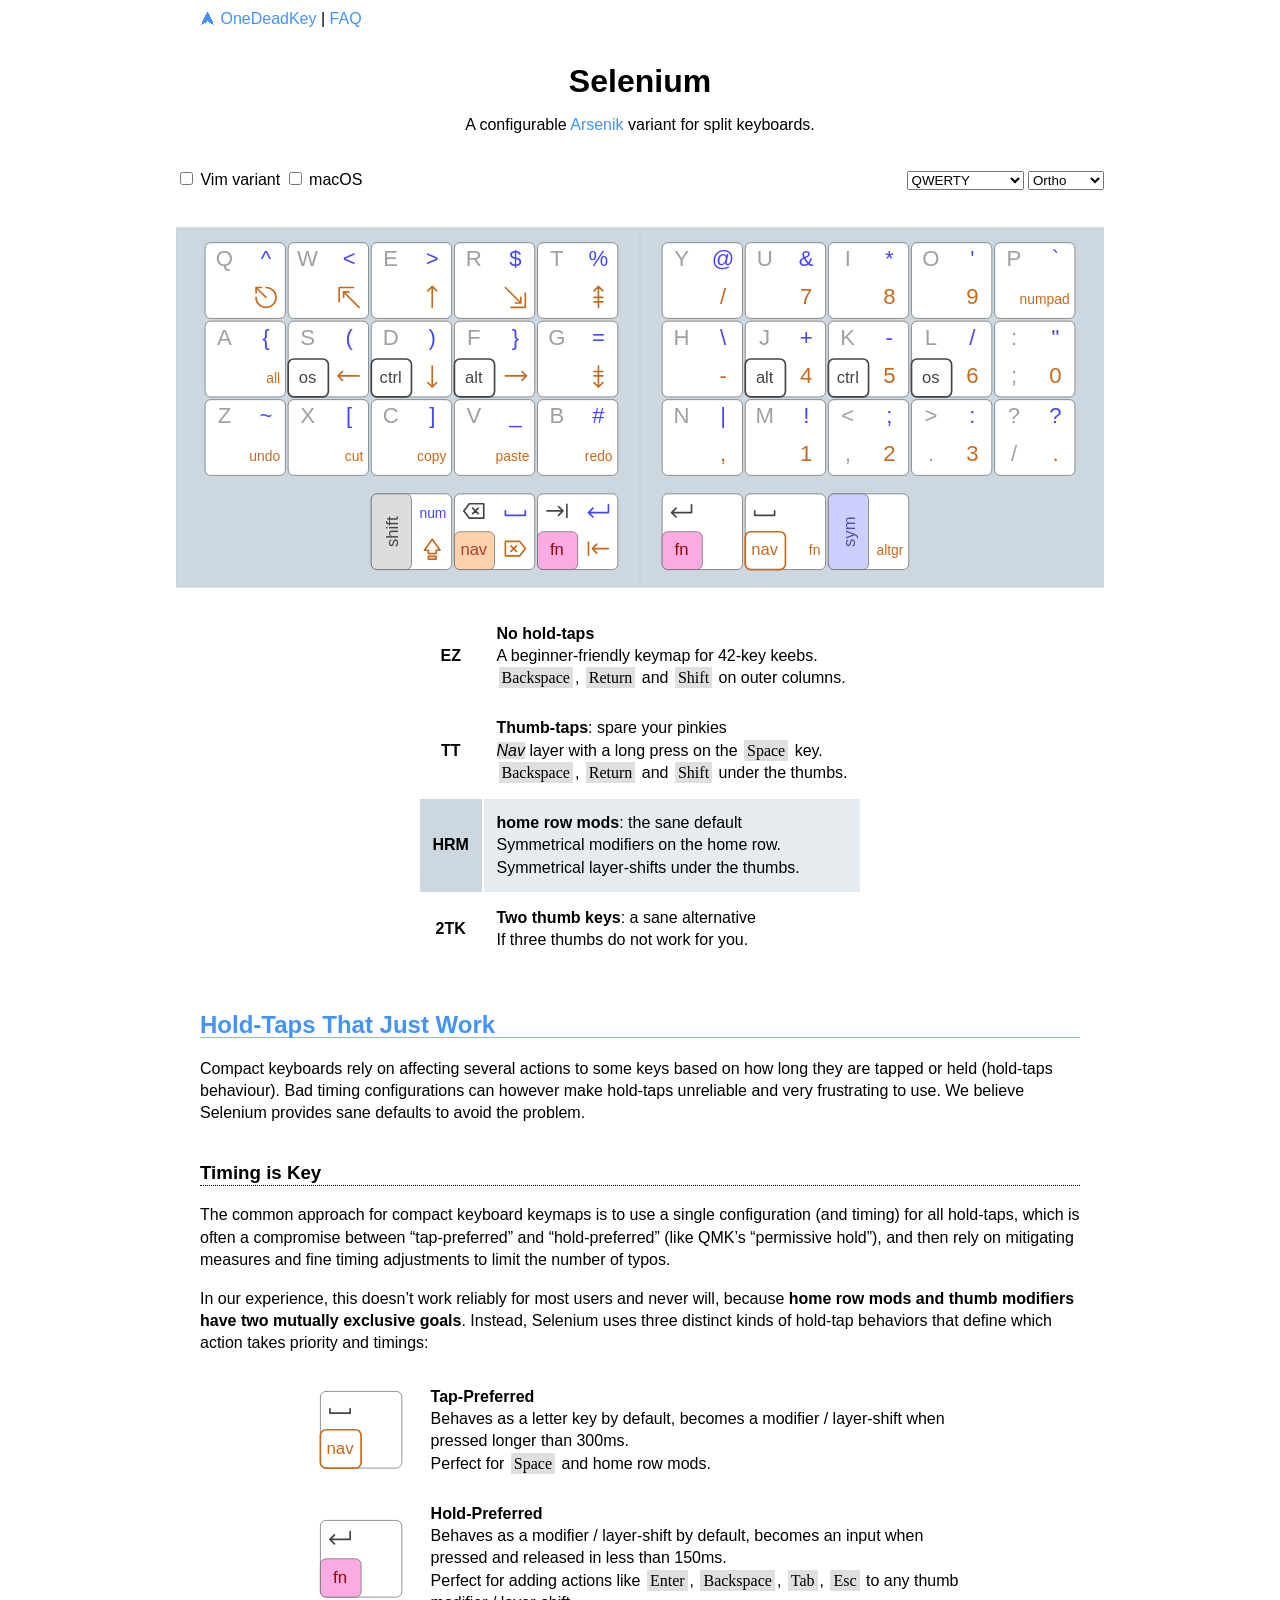
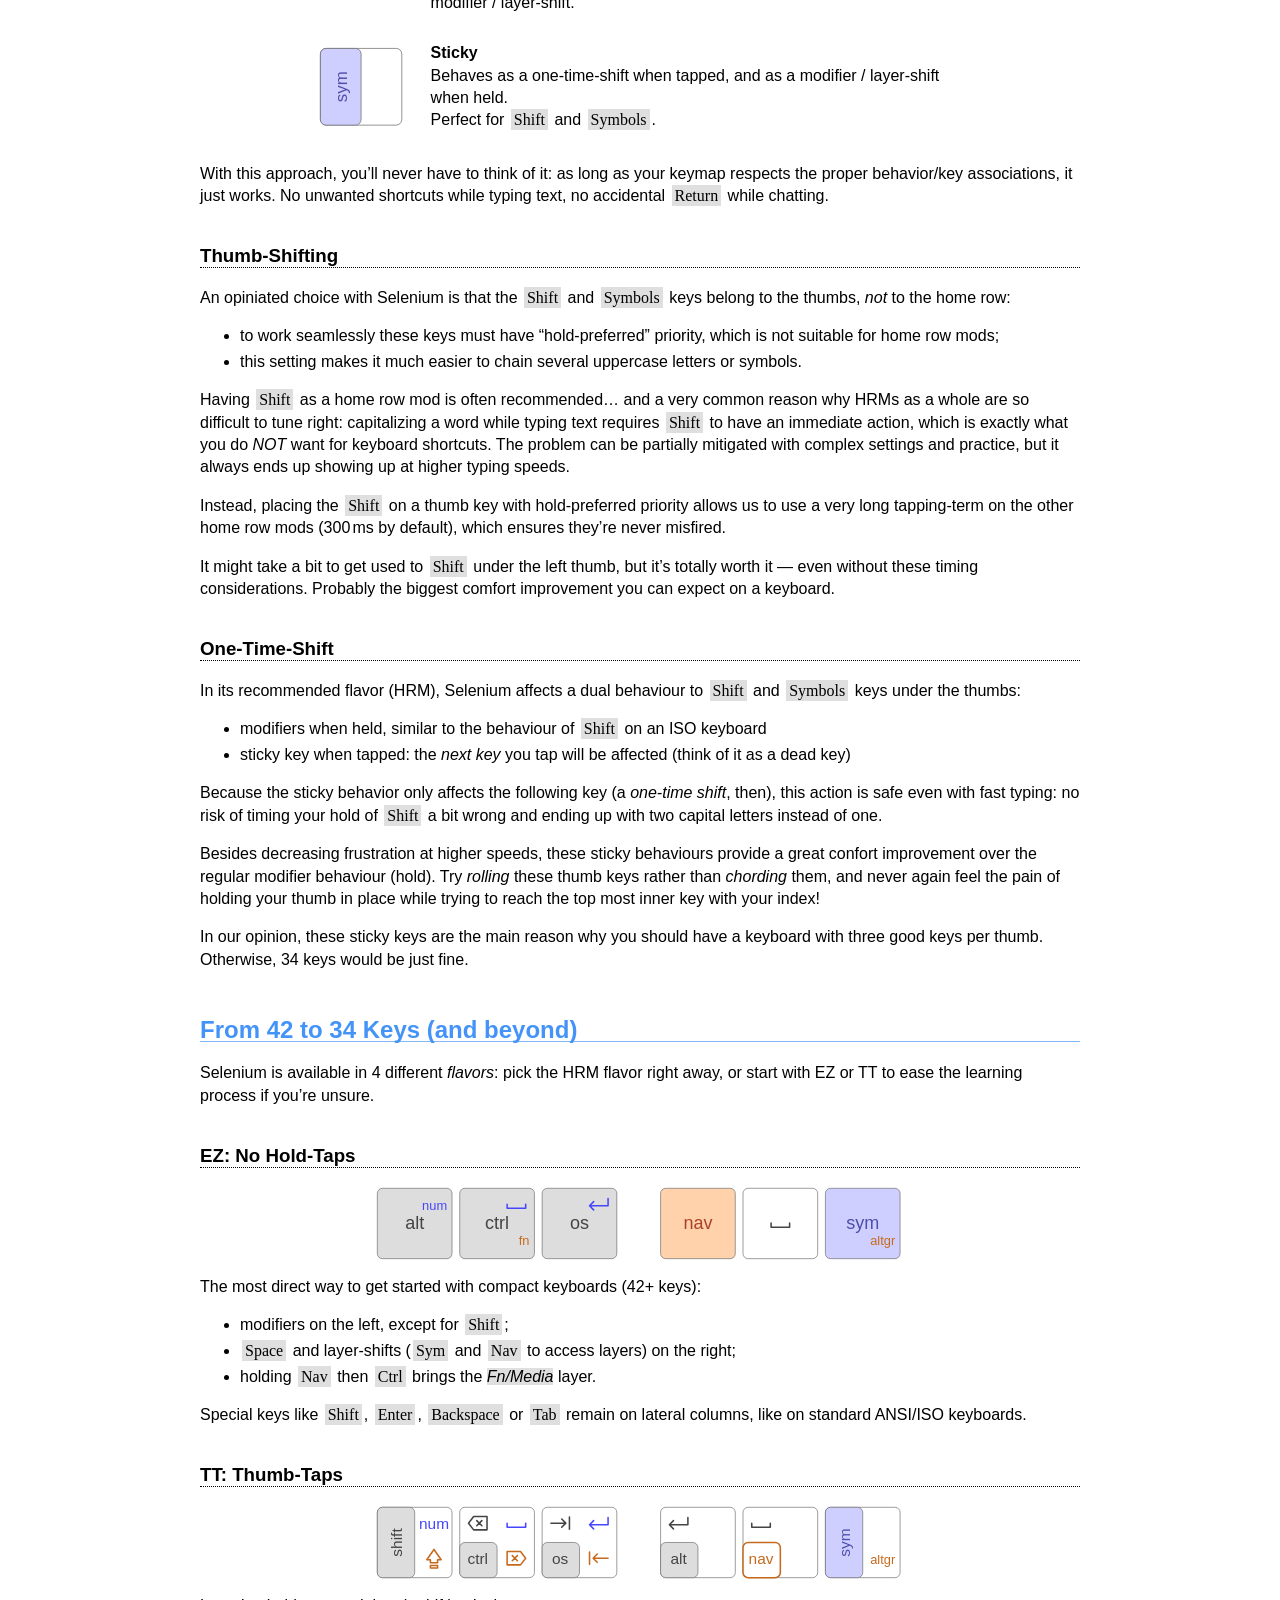
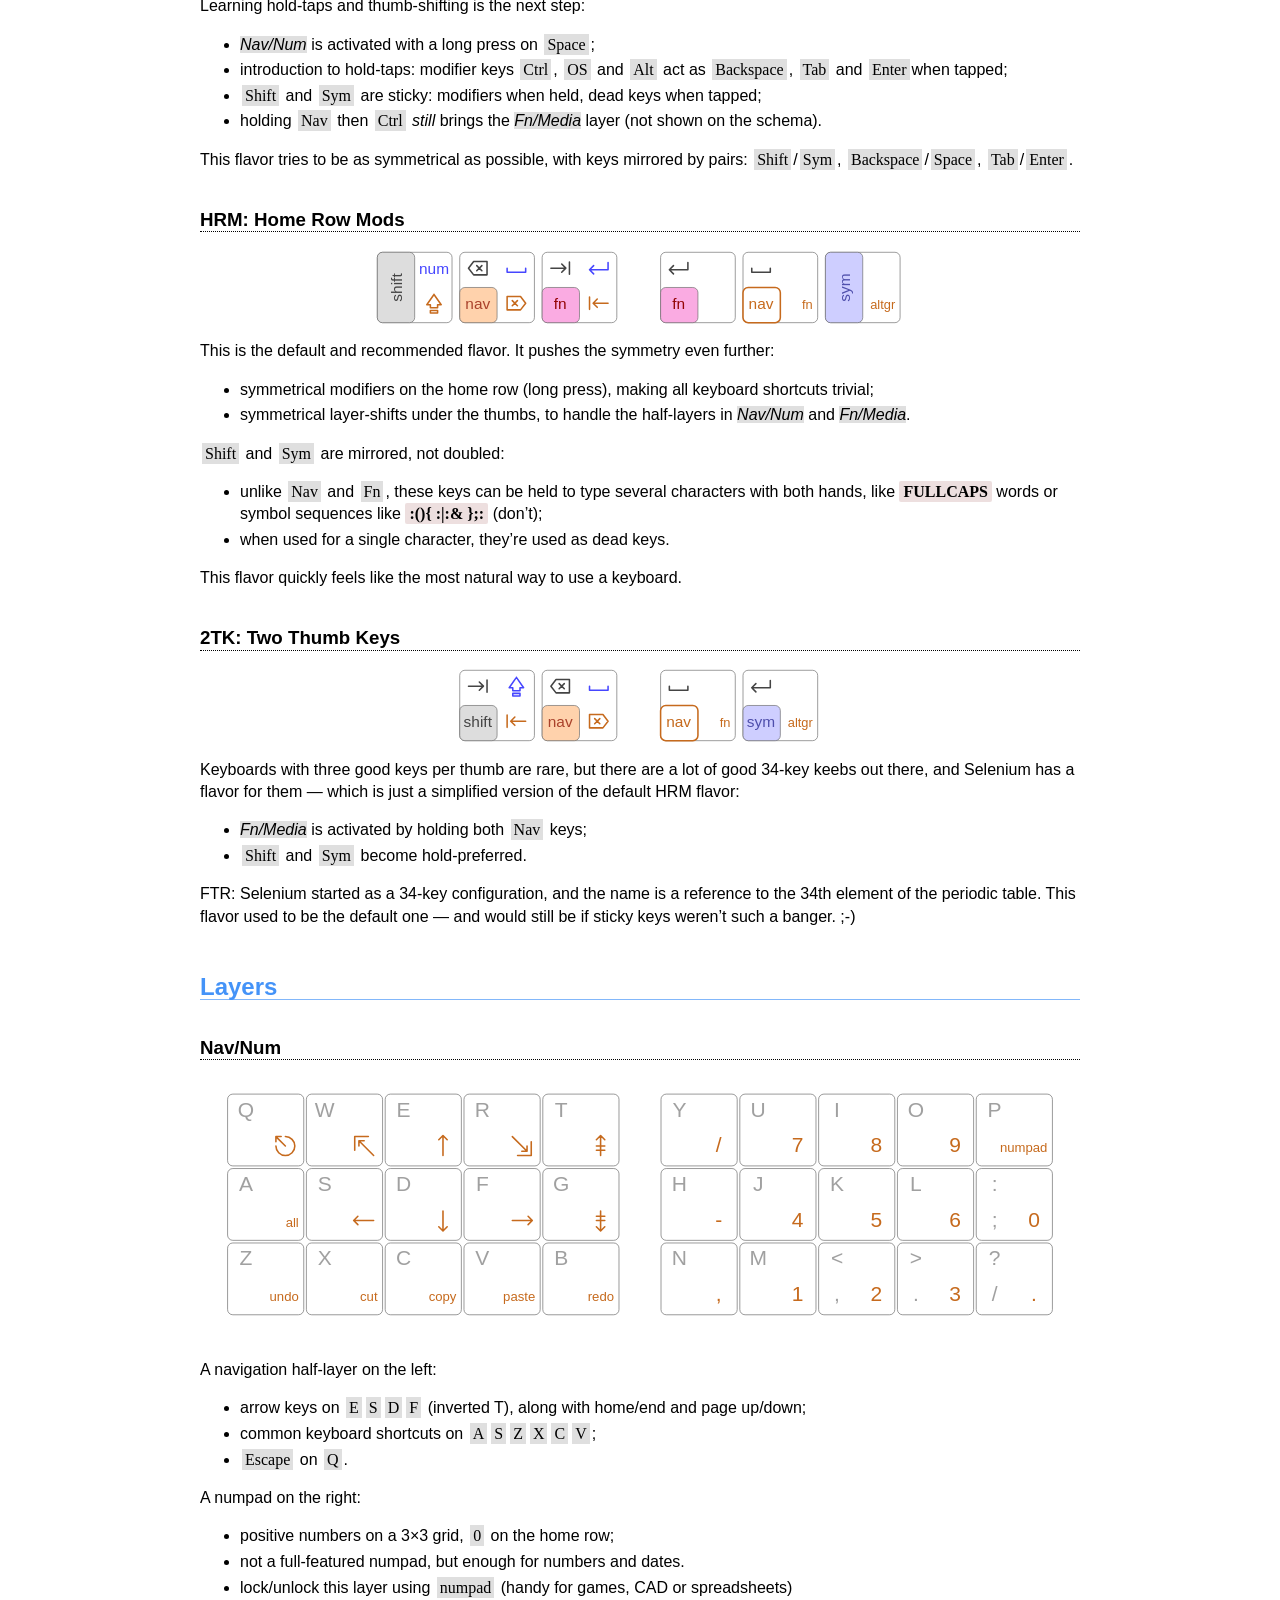
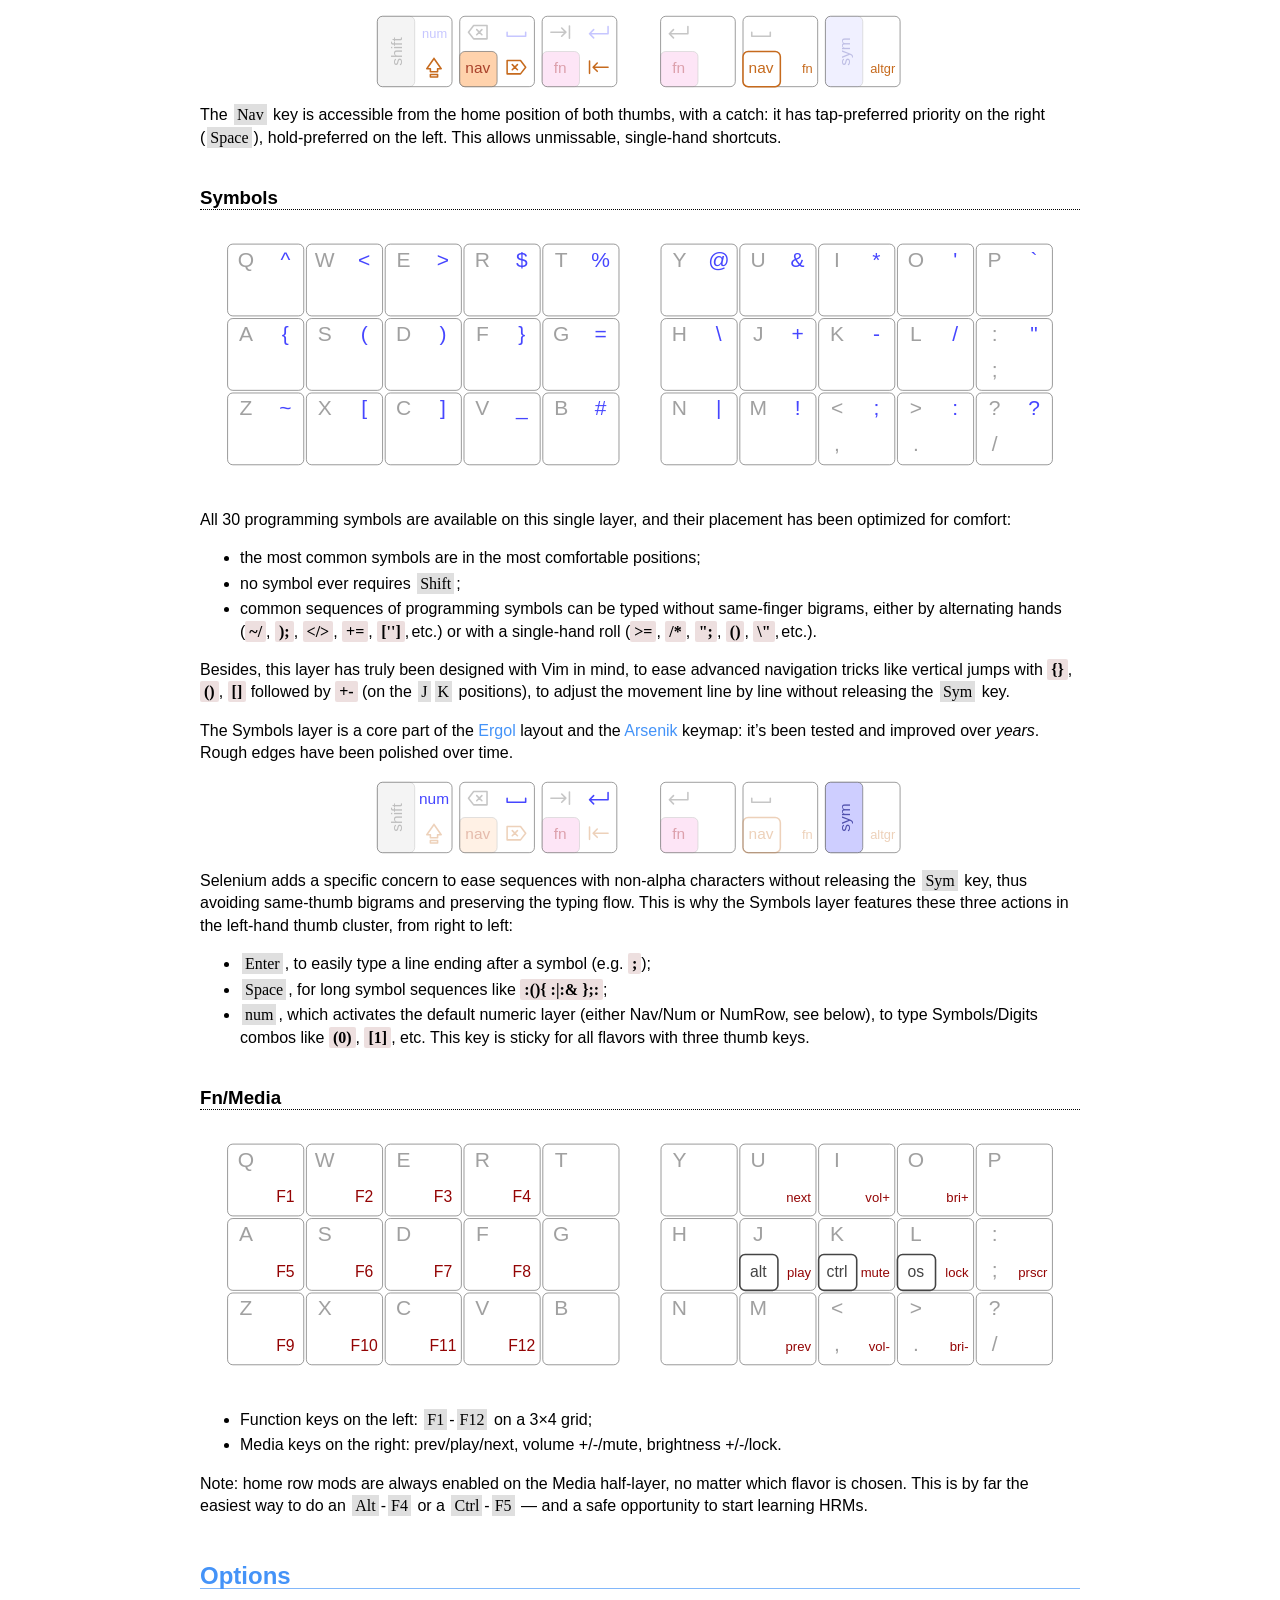
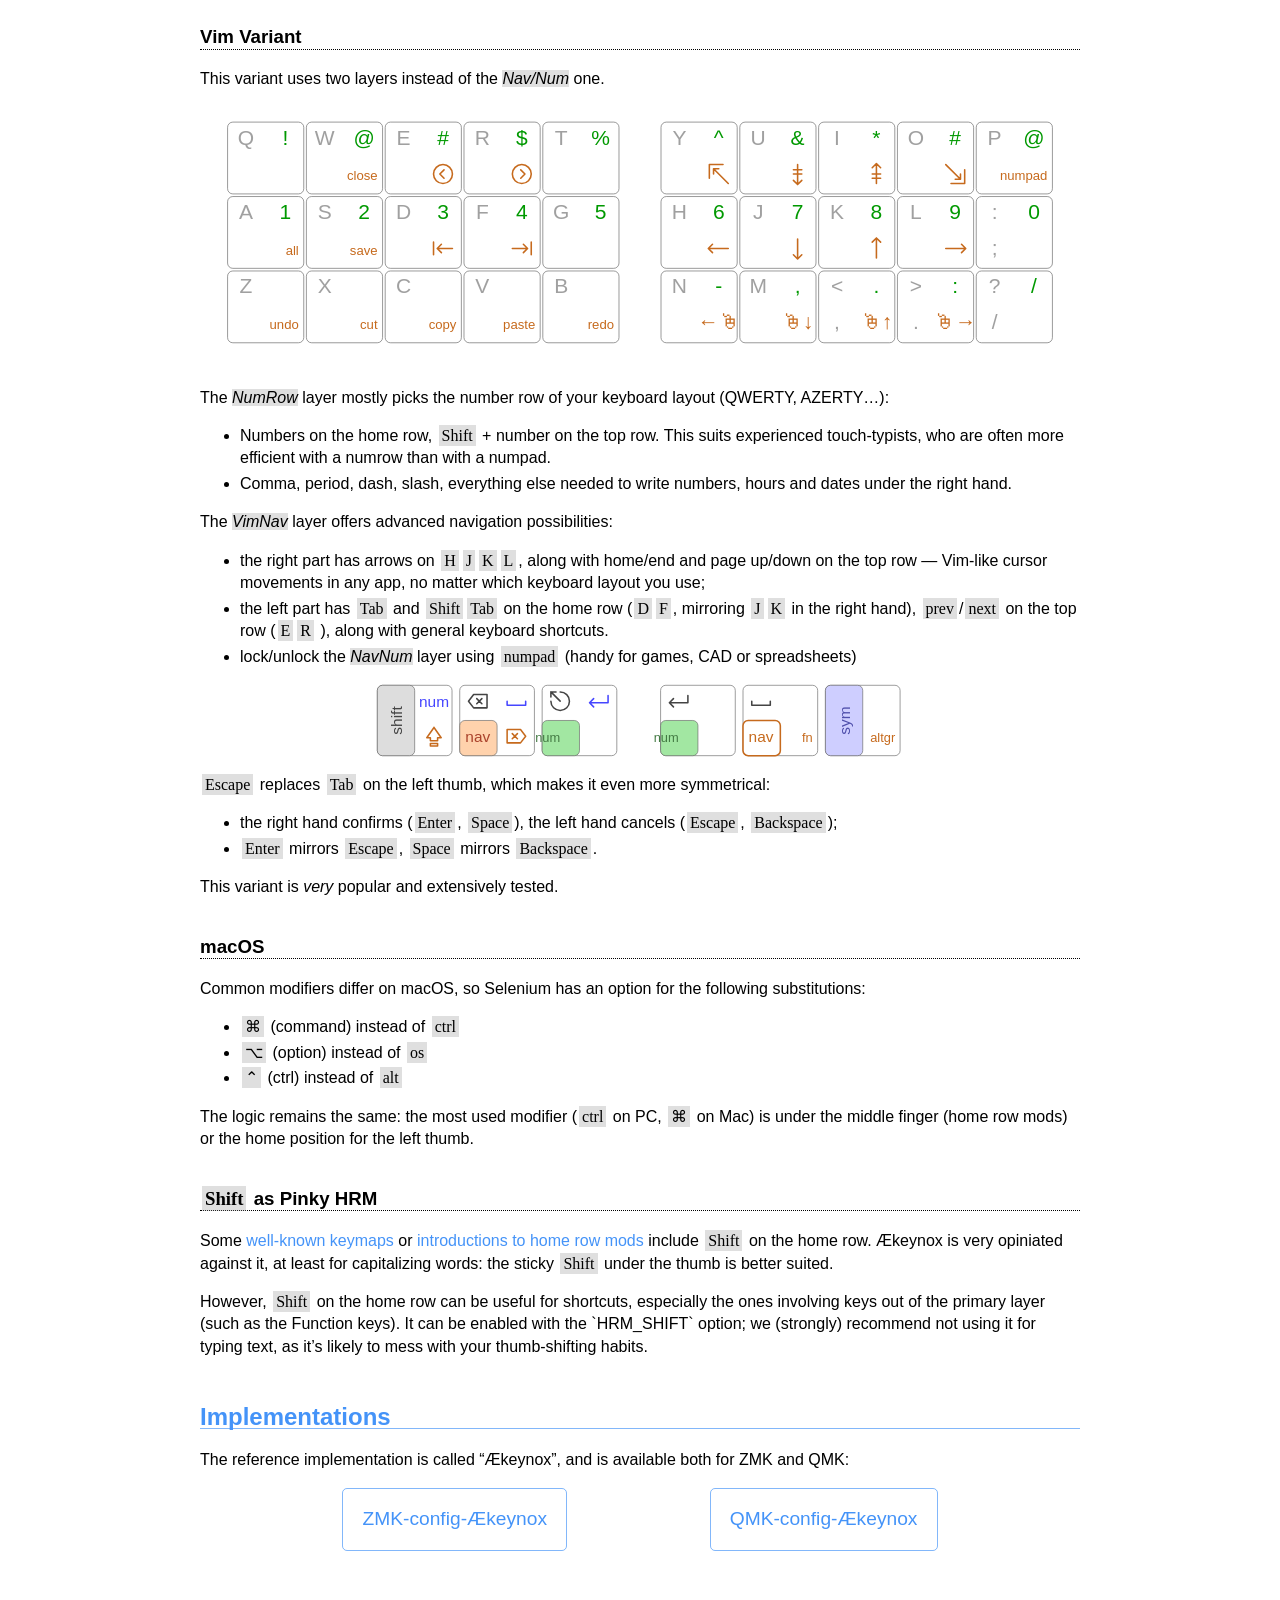
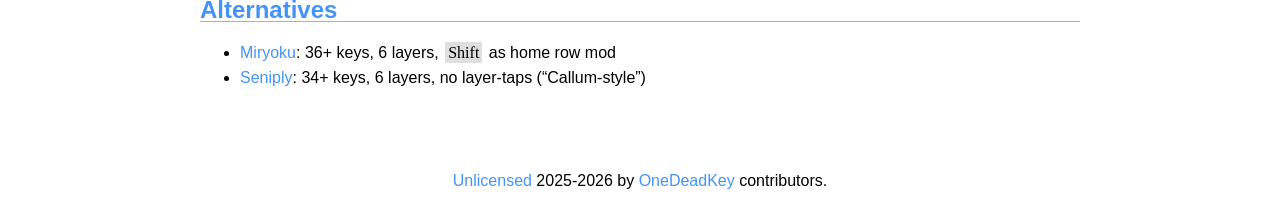
==== index.html @ 74059932 "refacto: NavNum + VimNav compatible numpad. As a user, I want to have access to the numpad layer loc" ====
<!DOCTYPE html>
<html>
  <head>
    <meta charset="utf8">
    <title>Selenium</title>
    <meta name="viewport"     content="width=device-width, initial-scale=1">
    <meta name="description"  content="A configurable Arsenik variant for split keyboards.">
    <meta property="og:type"  content="website">
    <meta property="og:url"   content="https://onedeadkey.github.io/selenium/">
    <meta property="og:image" content="https://onedeadkey.github.io/selenium/selenium-og.png">
    <meta property="og:title" content="Selenium: a flexible Arsenik variant for split keyboards.">
    <meta property="og:description"
      content="Selenium is a 34/36/42-key configuration with home row mods that just work. Beginner-friendly, flexible and reliable at high typing speeds.">
    <link type="image/svg+xml" rel="icon" href="favicon.svg" sizes="any">
    <link rel="stylesheet" href="style.css">
    <link rel="stylesheet" href="keeb.css">
    <script src="select.js" defer></script>
    <script src="keeb.js"></script>

    <svg style="display: none;">
      <style>
        .glyph {
          transform: scale(0.4) translate(-24px, -36px);
          stroke-width: 3px;
          stroke-linecap: round;
          stroke-linejoin: round;
          fill: none;
        }
      </style>
      <defs>
        <path class="glyph" id="glyph_backspace" d="M22,19l10,10 M22,29l10-10 M6,24l10,13h26v-26h-26z"/>
        <path class="glyph" id="glyph_delete"    d="M16,19l10,10 M16,29l10-10 M42,24l-10,13h-26v-26h26z"/>
        <path class="glyph" id="glyph_return"    d="M42,13V27H6 m8-8l-8,8l8,8"/>
        <path class="glyph" id="glyph_space"     d="M42,24V32H6V24"/>
        <path class="glyph" id="glyph_escape"    d="M24,24l-18-18 m0,10v-10h10 M24,6A18,18,0,1,1,6,24"/>
        <path class="glyph" id="glyph_tab"       d="M6,24h27 m-6-8l8,8l-8,8 M42,12V36"/>
        <path class="glyph" id="glyph_btab"      d="M42,24h-27 m6-8l-8,8l8,8 M6,12V36"/>
        <path class="glyph" id="glyph_shift"     d="M23,7l14,20h-7v16h-14v-16h-7l14,-20"/>
        <path class="glyph" id="glyph_caps"      d="M24,7l14,20h-7v6h-14v-6h-7l14,-20 M31,38v5h-14v-5z"/>
        <g class="thumb" id="sticky-shift">
          <rect/>
          <rect class="colorMod sticky"/>
          <text class="colorMod sticky pc">shift</text>
          <use  class="layerVim" href="#glyph_caps"/>
          <text class="layerSym pc">num</text>
        </g>
        <g class="thumb" id="sticky-sym">
          <rect/>
          <rect class="colorSym sticky"/>
          <text class="colorSym sticky pc">sym</text>
          <text class="layerNav shortcut">altgr</text>
        </g>
        <g class="thumb" id="nav-left">
          <rect/>
          <rect class="holdTap colorNav"/>
          <text class="level1  colorNav pc">nav</text>
          <use  class="level2"   href="#glyph_backspace"/>
          <use  class="layerNav" href="#glyph_delete"/>
          <use  class="layerSym" href="#glyph_space"/>
        </g>
        <g class="thumb" id="nav-right">
          <rect/>
          <rect class="holdTap borderNav tap-pref"/>
          <text class="level1  borderNav pc">nav</text>
          <use  class="level2" href="#glyph_space"/>
          <text class="layerNav shortcut">fn</text>
        </g>
      </defs>
    </svg>

    <style>
    /**
     * <object> elements have no height until their content is loaded,
     * which causes a reflow. As their aspect ratio is known (SVG viewbox),
     * <div> containers can be used to reserve the vertical space.
     * The `loaded` class is added by JS when their content is loaded.
     */
    object {
      width: 100%;
      opacity: 0;
    }
    .main-view,
    .main-view object {
      aspect-ratio: 88/38;
    }
    .main-view { /* url(background_main.svg) */
      background-image: url("data:image/svg+xml, <svg xmlns='http://www.w3.org/2000/svg' viewBox='100 -25 670 275' fill='none'> %3cstyle%3e :root { color-scheme: light dark; } rect { fill: %23fff; stroke: %23666; stroke-width: .5px; opacity: 0.8; } @media (prefers-color-scheme: dark) { rect { fill: %23333; stroke: %23333; }} path { fill: rgba(130, 156, 175, 0.30); } %3c/style%3e <path d='M100-10 h730 v260 h-730z M435-10 v260'/><rect x='121' y='1' rx='4' ry='4' width='298' height='168'/><rect x='451' y='1' rx='4' ry='4' width='298' height='168'/><rect x='451' y='181' rx='4' ry='4' width='178' height='54.67'/><rect x='241' y='181' rx='4' ry='4' width='178' height='54.67'/></svg>");
    }
    .keymap,
    .keymap object {
      aspect-ratio: 10/3;
    }
    .keymap { /* url(background.svg) */
      background-image: url("data:image/svg+xml, <svg xmlns='http://www.w3.org/2000/svg' viewBox='100 -10 670 180' fill='none'> %3cstyle%3e :root { color-scheme: light dark; } rect { fill: %23fff; stroke: %23666; stroke-width: .5px; opacity: 0.6; } @media (prefers-color-scheme: dark) { rect { fill: %23333; stroke: %23333; }} %3c/style%3e <rect x='121' y='1' rx='4' ry='4' width='298' height='168'/><rect x='451' y='1' rx='4' ry='4' width='298' height='168'/></svg>");
    }
    .main-view, .keymap {
      background-repeat: no-repeat;
      display: flex; /* XXX hack to avoid a bizarre height offset */
    }
    .loaded {
      background-image: none;
    }
    .loaded object {
      opacity: 1;
    }
    </style>
  </head>
  <body>
    <header>
      <nav><a href="https://onedeadkey.github.io">⮝ OneDeadKey</a>
        | <a href="faq">FAQ</a></nav>
      <h1>Selenium</h1>
      <p>A configurable <a href="https://github.com/OneDeadKey/arsenik">Arsenik</a>
        variant for split keyboards.</p>

      <form>
        <div class="menu">
          <span>
            <input type="checkbox" name="vim" id="option-vim" value="vim">
            <label for="option-vim">Vim variant</label>
            <input type="checkbox" name="mac" id="option-mac" value="mac">
            <label for="option-mac">macOS</label>
          </span>
          <span>
            <select name="layout">
              <option>AZERTY</option>
              <option selected>QWERTY</option>
              <option>QWERTZ</option>
              <option disabled>──────────</option>
              <option>Colemak</option>
              <option>Colemak-DH</option>
              <option>Dvorak</option>
              <option>Ergol</option>
              <option>ISRT</option>
              <option>MTGAP</option>
              <option>Sturdy</option>
              <option>Workman</option>
            </select>
            <select name="geometry">
              <option value="ortho" selected>Ortho</option>
              <option value="flex">Quacken</option>
            </select>
          </span>
        </div>
        <div class="main-view">
          <object type="image/svg+xml" data="keeb.svg"></object>
        </div>
        <table id="menu">
          <tr id="menu-ez">
            <th> EZ </th>
            <td> <strong>No hold-taps</strong>
              <br> A beginner-friendly keymap for 42-key keebs.
              <br> <kbd>Backspace</kbd>, <kbd>Return</kbd> and <kbd>Shift</kbd> on outer columns.
            </td>
          </tr>
          <tr id="menu-tt">
            <th> TT </th>
            <td> <strong>Thumb-taps</strong>: spare your pinkies
              <br><i class="layer">Nav</i> layer with a long press on the <kbd>Space</kbd> key.
              <br> <kbd>Backspace</kbd>, <kbd>Return</kbd> and <kbd>Shift</kbd> under the thumbs.
            </td>
          </tr>
          <tr id="menu-hrm" class="selected">
            <th> HRM </th>
            <td> <strong>home row mods</strong>: the sane default
              <br>Symmetrical modifiers on the home row.
              <br>Symmetrical layer-shifts under the thumbs.
            </td>
          </tr>
          <tr id="menu-2tk">
            <th> 2TK </th>
            <td> <strong>Two thumb keys</strong>: a sane alternative
              <br>If three thumbs do not work for you. </td>
          </tr>
        </table>
      </form>
    </header>

    <main>
      <h2 id="hold-taps">Hold-Taps That Just Work</h2>
      <p>Compact keyboards rely on affecting several actions to some keys based on how long they
        are tapped or held (hold-taps behaviour). Bad timing configurations can however make hold-taps unreliable and very
        frustrating to use. We believe Selenium provides sane defaults to avoid the problem. </p>

      <h3 id="timing-is-key">Timing is Key</h3>
      <p>The common approach for compact keyboard keymaps is to use a single configuration (and timing)
        for all hold-taps, which is often a compromise between “tap-preferred” and “hold-preferred” (like QMK’s
        “permissive hold”), and then rely on mitigating measures and fine timing adjustments to limit
        the number of typos.</p>
      <p>In our experience, this doesn’t work reliably for most users and never will, because
        <strong>home row mods and thumb modifiers have two mutually exclusive goals</strong>.
        Instead, Selenium uses three distinct kinds of hold-tap behaviors that define which
        action takes priority and timings:</p>
      <table>
        <tr>
          <td>
            <svg viewBox="0 0 60 57">
              <g class="thumb">
                <rect/>
                <rect class="holdTap borderNav tap-pref"/>
                <text class="level1  borderNav pc">nav</text>
                <use  class="level2" href="#glyph_space"/>
              </g>
            </svg>
          </td>
          <td>
            <strong>Tap-Preferred</strong><br>
            Behaves as a letter key by default, becomes a modifier / layer-shift when pressed longer
            than 300ms.<br>
            Perfect for <kbd>Space</kbd> and home row mods.
          </td>
        </tr>
        <tr>
          <td>
            <svg viewBox="0 0 60 57">
              <g class="thumb">
                <rect/>
                <rect class="holdTap colorFun"/>
                <text class="level1  colorFun pc">fn</text>
                <use  class="level2" href="#glyph_return"/>
              </g>
            </svg>
          </td>
          <td>
            <strong>Hold-Preferred</strong><br>
            Behaves as a modifier / layer-shift by default, becomes an input when pressed and
            released in less than 150ms.<br>
            Perfect for adding actions like <kbd>Enter</kbd>, <kbd>Backspace</kbd>, <kbd>Tab</kbd>,
            <kbd>Esc</kbd> to any thumb modifier / layer-shift.
          </td>
        </tr>
        <tr>
          <td>
            <svg viewBox="0 0 60 57">
              <g class="thumb">
                <rect/>
                <rect class="colorSym sticky"/>
                <text class="colorSym sticky pc">sym</text>
              </g>
            </svg>
          </td>
          <td>
            <strong>Sticky</strong><br>
            Behaves as a one-time-shift when tapped, and as a modifier / layer-shift when held.<br>
            Perfect for <kbd>Shift</kbd> and <kbd>Symbols</kbd>.
          </td>
        </tr>
      </table>
      <p>With this approach, you’ll never have to think of it: as long as your keymap respects the
        proper behavior/key associations, it just works. No unwanted shortcuts while typing text, no
        accidental <kbd>Return</kbd> while chatting.</p>

      <h3 id="thumb-shifting">Thumb-Shifting</h3>
      <p>An opiniated choice with Selenium is that the <kbd>Shift</kbd> and <kbd>Symbols</kbd>
        keys belong to the thumbs, <em>not</em> to the home row:</p>
      <ul>
        <li>to work seamlessly these keys must have “hold-preferred” priority, which is not suitable for home row mods;</li>
        <li>this setting makes it <em></em>much easier<em></em> to chain several uppercase letters or symbols.</li>
      </ul>
      <p>Having <kbd>Shift</kbd> as a home row mod is often recommended… and a very common reason why HRMs as a whole are
        so difficult to tune right: capitalizing a word while typing text requires <kbd>Shift</kbd>
        to have an immediate action, which is exactly what you do <em>NOT</em> want for keyboard
        shortcuts. The problem can be partially mitigated with complex settings and practice, but it
        always ends up showing up at higher typing speeds.</p>
      <p>Instead, placing the <kbd>Shift</kbd> on a thumb key with hold-preferred priority allows us to use a very
        long tapping-term on the other home row mods (300 ms by default), which ensures they’re never misfired. </p>
      <p> It might take a bit to get used to <kbd>Shift</kbd> under the left thumb, but it’s totally
        worth it — even without these timing considerations. Probably the biggest comfort improvement
        you can expect on a keyboard. </p>

      <h3 id="one-time-shift">One-Time-Shift</h3>
      <p>In its recommended flavor (HRM), Selenium affects a dual behaviour to <kbd>Shift</kbd> and <kbd>Symbols</kbd>
        keys under the thumbs:
      <ul>
        <li>modifiers when held, similar to the behaviour of <kbd>Shift</kbd> on an ISO keyboard</li>
        <li>sticky key when tapped: the <em>next key</em> you tap will be affected (think of it as a dead key)</li>
      </ul>
      <p>Because the sticky behavior only affects the following key (a <em>one-time shift</em>, then), this action is safe
        even with fast typing: no risk of timing your hold of <kbd>Shift</kbd> a bit wrong and ending up with two
        capital letters instead of one.
      <p>Besides decreasing frustration at higher speeds, these sticky behaviours provide a great confort improvement over
        the regular modifier behaviour (hold). Try <em>rolling</em> these thumb keys rather than <em>chording</em> them,
        and never again feel the pain of holding your thumb in place while trying to reach the top most inner key with your index!
      <p>In our opinion, these sticky keys are the main reason why you should have a keyboard with
        three good keys per thumb. Otherwise, 34 keys would be just fine.</p>

      <h2 id="flavors">From 42 to 34 Keys (and beyond)</h2>
      <p>Selenium is available in 4 different <em>flavors</em>: pick the HRM flavor right away,
        or start with EZ or TT to ease the learning process if you’re unsure.</p>

      <h3 id="flavor-ez">EZ: No Hold-Taps</h3>
      <svg viewBox="0 10 410 57">
        <g class="left" id="ez-left">
          <g class="tucked specialKey">
            <rect class="colorMod"/>
            <text class="colorMod level0">alt</text>
            <text class="layerSym shortcut">num</text>
          </g>
          <g class="comfy specialKey">
            <rect class="colorMod"/>
            <text class="colorMod level0">ctrl</text>
            <text class="layerNav shortcut">fn</text>
            <use  class="layerSym" href="#glyph_space"/>
          </g>
          <g class="reachy specialKey">
            <rect class="colorMod"/>
            <text class="colorMod level0">os</text>
            <use  class="layerSym" href="#glyph_return"/>
          </g>
        </g>
        <g class="right" id="ez-right">
          <g class="reachy specialKey">
            <rect class="colorNav"/>
            <text class="colorNav level0">nav</text>
          </g>
          <g class="comfy thumb">
            <rect/>
            <use  class="level0" href="#glyph_space"/>
          </g>
          <g class="tucked specialKey">
            <rect class="colorSym"/>
            <text class="colorSym level0">sym</text>
            <text class="layerNav shortcut">altgr</text>
          </g>
        </g>
      </svg>
      <p> The most direct way to get started with compact keyboards (42+ keys): </p>
      <ul>
        <li> modifiers on the left, except for <kbd>Shift</kbd>; </li>
        <li> <kbd>Space</kbd> and layer-shifts (<kbd>Sym</kbd> and <kbd>Nav</kbd> to access layers) on the right; </li>
        <li> holding <kbd>Nav</kbd> then <kbd>Ctrl</kbd> brings the <i class="layer">Fn/Media</i> layer. </li>
      </ul>
      <p> Special keys like <kbd>Shift</kbd>, <kbd>Enter</kbd>, <kbd>Backspace</kbd> or
        <kbd>Tab</kbd> remain on lateral columns, like on standard ANSI/ISO keyboards. </p>

      <h3 id="flavor-tt">TT: Thumb-Taps</h3>
      <svg viewBox="0 10 410 57">
        <g class="left">
          <use class="tucked" href="#sticky-shift"/>
          <g class="comfy thumb">
            <rect/>
            <rect class="holdTap colorMod"/>
            <text class="level1  colorMod pc">ctrl</text>
            <use  class="level2"   href="#glyph_backspace"/>
            <use  class="layerNav" href="#glyph_delete"/>
            <use  class="layerSym" href="#glyph_space"/>
          </g>
          <g class="reachy thumb">
            <rect/>
            <rect class="holdTap colorMod"/>
            <text class="level1  colorMod pc">os</text>
            <use  class="level2"   href="#glyph_tab"/>
            <use  class="layerNav" href="#glyph_btab"/>
            <use  class="layerSym" href="#glyph_return"/>
          </g>
        </g>
        <g class="right">
          <g class="reachy thumb">
            <rect/>
            <rect class="holdTap colorMod"/>
            <text class="level1  colorMod pc">alt</text>
            <use  class="level2" href="#glyph_return"/>
          </g>
          <g class="comfy thumb">
            <rect/>
            <rect class="holdTap borderNav tap-pref"/>
            <text class="level1  borderNav pc">nav</text>
            <use  class="level2" href="#glyph_space"/>
          </g>
          <use class="tucked" href="#sticky-sym"/>
        </g>
      </svg>
      <p> Learning hold-taps and thumb-shifting is the next step:</p>
      <ul>
        <li> <i class="layer">Nav/Num</i> is activated with a long press on <kbd>Space</kbd>; </li>
        <li> introduction to hold-taps: modifier keys <kbd>Ctrl</kbd>, <kbd>OS</kbd> and
          <kbd>Alt</kbd> act as <kbd>Backspace</kbd>, <kbd>Tab</kbd> and <kbd>Enter</kbd>when tapped; </li>
        <li> <kbd>Shift</kbd> and <kbd>Sym</kbd> are sticky: modifiers when held,
          dead keys when tapped; </li>
        <li> holding <kbd>Nav</kbd> then <kbd>Ctrl</kbd> <em>still</em> brings the <i class="layer">Fn/Media</i>
          layer (not shown on the schema). </li>
      </ul>
      <p> This flavor tries to be as symmetrical as possible, with keys mirrored by pairs:
        <kbd>Shift</kbd>/<kbd>Sym</kbd>, <kbd>Backspace</kbd>/<kbd>Space</kbd>,
        <kbd>Tab</kbd>/<kbd>Enter</kbd>.
      </p>

      <h3 id="flavor-hrm">HRM: Home Row Mods</h3>
      <svg viewBox="0 10 410 57">
        <g class="left">
          <use class="tucked" href="#sticky-shift"/>
          <use class="comfy"  href="#nav-left"/>
          <g class="reachy thumb">
            <rect/>
            <rect class="holdTap colorFun"/>
            <text class="level1  colorFun pc">fn</text>
            <use  class="level2"   href="#glyph_tab"/>
            <use  class="layerNav" href="#glyph_btab"/>
            <use  class="layerSym" href="#glyph_return"/>
          </g>
        </g>
        <g class="right">
          <g class="reachy thumb">
            <rect/>
            <rect class="holdTap colorFun"/>
            <text class="level1  colorFun pc">fn</text>
            <use  class="level2" href="#glyph_return"/>
          </g>
          <use class="comfy"  href="#nav-right"/>
          <use class="tucked" href="#sticky-sym"/>
        </g>
      </svg>
      <p> This is the default and recommended flavor. It pushes the symmetry even further: </p>
      <ul>
        <li> symmetrical modifiers on the home row (long press), making all keyboard shortcuts
          trivial; </li>
        <li> symmetrical layer-shifts under the thumbs, to handle the half-layers in
          <i class="layer">Nav/Num</i> and <i class="layer">Fn/Media</i>. </li>
      </ul>
      <p> <kbd>Shift</kbd> and <kbd>Sym</kbd> are mirrored, not doubled: </p>
      <ul>
        <li> unlike <kbd>Nav</kbd> and <kbd>Fn</kbd>, these keys can be held to type several
          characters with both hands, like <code>FULLCAPS</code> words or symbol sequences like
          <code>:(){ :|:& };:</code> (don’t); </li>
        <li> when used for a single character, they’re used as dead keys.</li>
      </ul>
      <p> This flavor quickly feels like the most natural way to use a keyboard. </p>

      <h3 id="flavor-2tk">2TK: Two Thumb Keys</h3>
      <svg viewBox="0 10 410 57">
        <g class="left">
          <g class="comfy thumb">
            <rect/>
            <rect class="holdTap colorMod"/>
            <text class="level1 colorMod pc">shift</text>
            <use  class="level2"   href="#glyph_tab"/>
            <use  class="layerNav" href="#glyph_btab"/>
            <use  class="layerSym" href="#glyph_caps"/>
          </g>
          <use class="reachy" href="#nav-left"/>
        </g>
        <g class="right">
          <use class="reachy" href="#nav-right"/>
          <g class="comfy thumb">
            <rect/>
            <rect class="holdTap colorSym"/>
            <text class="level1  colorSym pc">sym</text>
            <use  class="level2" href="#glyph_return"/>
            <text class="layerNav shortcut">altgr</text>
          </g>
        </g>
      </svg>
      <p> Keyboards with three good keys per thumb are rare, but there are a lot of good 34-key
        keebs out there, and Selenium has a flavor for them — which is just a simplified version of
        the default HRM flavor: </p>
      <ul>
        <li> <i class="layer">Fn/Media</i> is activated by holding both <kbd>Nav</kbd> keys; </li>
        <li> <kbd>Shift</kbd> and <kbd>Sym</kbd> become hold-preferred. </li>
      </ul>
      <p> FTR: Selenium started as a 34-key configuration, and the name is a reference to the 34th
        element of the periodic table. This flavor used to be the default one — and would still be
        if sticky keys weren’t such a banger. ;-) </p>

      <h2 id="layers">Layers</h2>

      <h3 id="layer-nav-num">Nav/Num</h3>
      <div class="keymap">
        <object type="image/svg+xml" data="keeb.svg" class="nav"></object>
      </div>
      <p>A navigation half-layer on the left:</p>
      <ul>
        <li>arrow keys on <kbd>E</kbd><kbd>S</kbd><kbd>D</kbd><kbd>F</kbd> (inverted T),
          along with home/end and page up/down;</li>
        <li>common keyboard shortcuts on
          <kbd>A</kbd><kbd>S</kbd><kbd>Z</kbd><kbd>X</kbd><kbd>C</kbd><kbd>V</kbd>; </li>
        <li><kbd>Escape</kbd> on <kbd>Q</kbd>.</li>
      </ul>
      <p>A numpad on the right:</p>
      <ul>
        <li>positive numbers on a 3×3 grid, <kbd>0</kbd> on the home row; </li>
        <li>not a full-featured numpad, but enough for numbers and dates.</li>
        <li>lock/unlock this layer using <kbd>numpad</kbd> (handy for games, CAD or spreadsheets)</li>
      </ul>
      <svg viewBox="0 10 410 57">
        <g class="left">
          <g class="tucked thumb">
            <rect/>
            <rect class="dimmed colorMod sticky"/>
            <text class="dimmed colorMod sticky pc">shift</text>
            <use  class="       layerVim" href="#glyph_caps"/>
            <text class="dimmed layerSym shortcut">num</text>
          </g>
          <g class="comfy thumb">
            <rect/>
            <rect class="holdTap colorNav"/>
            <text class="level1  colorNav pc">nav</text>
            <use  class="dimmed level2"   href="#glyph_backspace"/>
            <use  class="       layerNav" href="#glyph_delete"/>
            <use  class="dimmed layerSym" href="#glyph_space"/>
          </g>
          <g class="reachy thumb">
            <rect/>
            <rect class="dimmed holdTap colorFun"/>
            <text class="dimmed level1  colorFun pc">fn</text>
            <use  class="dimmed level2"   href="#glyph_tab"/>
            <use  class="       layerNav" href="#glyph_btab"/>
            <use  class="dimmed layerSym" href="#glyph_return"/>
          </g>
        </g>
        <g class="right">
          <g class="reachy thumb">
            <rect/>
            <rect class="dimmed holdTap colorFun"/>
            <text class="dimmed level1  colorFun pc">fn</text>
            <use  class="dimmed level2" href="#glyph_return"/>
          </g>
          <g class="comfy thumb">
            <rect/>
            <rect class="holdTap borderNav tap-pref"/>
            <text class="level1  borderNav pc">nav</text>
            <use  class="dimmed level2" href="#glyph_space"/>
            <text class="layerNav shortcut">fn</text>
          </g>
          <g class="tucked thumb">
            <rect/>
            <rect class="dimmed colorSym sticky"/>
            <text class="dimmed colorSym sticky pc">sym</text>
            <text class="layerNav shortcut">altgr</text>
          </g>
        </g>
      </svg>
      <p>The <kbd>Nav</kbd> key is accessible from the home position of both thumbs, with a catch:
        it has tap-preferred priority on the right (<kbd>Space</kbd>), hold-preferred on the left.
        This allows unmissable, single-hand shortcuts. </p>

      <h3 id="layer-symbols">Symbols</h3>
      <div class="keymap">
        <object type="image/svg+xml" data="keeb.svg" class="sym"></object>
      </div>
      <p>All 30 programming symbols are available on this single layer, and their placement has been
        optimized for comfort: </p>
      <ul>
        <li> the most common symbols are in the most comfortable positions; </li>
        <li> no symbol ever requires <kbd>Shift</kbd>; </li>
        <li> common sequences of programming symbols can be typed without same-finger bigrams,
          either by alternating hands (<code>~/</code>, <code>);</code>, <code>&lt;/&gt;</code>,
        <code>+=</code>, <code>['']</code>, etc.) or with a single-hand roll (<code>&gt;=</code>,
        <code>/*</code>, <code>";</code>, <code>()</code>, <code>\"</code>, etc.). </li>
      </ul>
      <p> Besides, this layer has truly been designed with Vim in mind, to ease advanced
        navigation tricks like vertical jumps with <code>{}</code>, <code>()</code>, <code>[]</code>
        followed by <code>+-</code> (on the <kbd>J</kbd><kbd>K</kbd> positions), to adjust the
        movement line by line without releasing the <kbd>Sym</kbd> key. </p>
      <p>The Symbols layer is a core part of the <a href="https://ergol.org">Ergol</a> layout and
        the <a href="https://github.com/OneDeadKey/arsenik">Arsenik</a> keymap: it’s been tested and
        improved over <em>years</em>. Rough edges have been polished over time. </p>
      <svg viewBox="0 10 410 57">
        <g class="left">
          <g class="tucked thumb">
            <rect/>
            <rect class="dimmed colorMod sticky"/>
            <text class="dimmed colorMod sticky pc">shift</text>
            <use  class="dimmed layerVim" href="#glyph_caps"/>
            <text class="layerSym pc">num</text>
          </g>
          <g class="comfy thumb">
            <rect/>
            <rect class="dimmed holdTap colorNav"/>
            <text class="dimmed level1  colorNav pc">nav</text>
            <use  class="dimmed level2"   href="#glyph_backspace"/>
            <use  class="dimmed layerNav" href="#glyph_delete"/>
            <use  class="       layerSym" href="#glyph_space"/>
          </g>
          <g class="reachy thumb">
            <rect/>
            <rect class="dimmed holdTap colorFun"/>
            <text class="dimmed level1  colorFun pc">fn</text>
            <use  class="dimmed level2"   href="#glyph_tab"/>
            <use  class="dimmed layerNav" href="#glyph_btab"/>
            <use  class="       layerSym" href="#glyph_return"/>
          </g>
        </g>
        <g class="right">
          <g class="reachy thumb">
            <rect/>
            <rect class="dimmed holdTap colorFun"/>
            <text class="dimmed level1  colorFun pc">fn</text>
            <use  class="dimmed level2" href="#glyph_return"/>
          </g>
          <g class="comfy thumb">
            <rect/>
            <rect class="dimmed holdTap borderNav tap-pref"/>
            <text class="dimmed level1  borderNav pc">nav</text>
            <use  class="dimmed level2" href="#glyph_space"/>
            <text class="dimmed layerNav shortcut">fn</text>
          </g>
          <g class="tucked thumb">
            <rect/>
            <rect class="colorSym sticky"/>
            <text class="colorSym sticky pc">sym</text>
            <text class="dimmed layerNav shortcut">altgr</text>
          </g>
        </g>
      </svg>
      <p>Selenium adds a specific concern to ease sequences with non-alpha characters without
        releasing the <kbd>Sym</kbd> key, thus avoiding same-thumb bigrams and preserving the typing
        flow. This is why the Symbols layer features these three actions in the left-hand thumb
        cluster, from right to left: </p>
      <ul>
        <li> <kbd>Enter</kbd>, to easily type a line ending after a symbol (e.g. <code>;</code>); </li>
        <li> <kbd>Space</kbd>, for long symbol sequences like <code>:(){ :|:& };:</code>; </li>
        <li> <kbd>num</kbd>, which activates the default numeric layer (either Nav/Num or NumRow,
          see below), to type Symbols/Digits combos like <code>(0)</code>, <code>[1]</code>, etc.
          This key is sticky for all flavors with three thumb keys. </li>
      </ul>

      <h3 id="layer-fn-media">Fn/Media</h3>
      <div class="keymap">
        <object type="image/svg+xml" data="keeb.svg" class="fun"></object>
      </div>
      <ul>
        <li>Function keys on the left: <kbd>F1</kbd>-<kbd>F12</kbd> on a 3×4 grid; </li>
        <li>Media keys on the right: prev/play/next, volume +/-/mute, brightness +/-/lock.</li>
      </ul>
      <p>Note: home row mods are always enabled on the Media half-layer, no matter which flavor is
        chosen. This is by far the easiest way to do an <kbd>Alt</kbd>‑<kbd>F4</kbd> or a
        <kbd>Ctrl</kbd>‑<kbd>F5</kbd> — and a safe opportunity to start learning HRMs. </p>

      <h2 id="options">Options</h2>

      <h3 id="vim-variant">Vim Variant</h3>
      <p>This variant uses two layers instead of the <i class="layer">Nav/Num</i> one.</p>
      <div class="keymap">
        <object type="image/svg+xml" data="keeb.svg" class="vim"></object>
      </div>
      <p>The <i class="layer">NumRow</i> layer mostly picks the number row of your keyboard layout
        (QWERTY, AZERTY…):</p>
      <ul>
        <li>Numbers on the home row, <kbd>Shift</kbd> + number on the top row. This suits experienced
          touch-typists, who are often more efficient with a numrow than with a numpad. </li>
        <li>Comma, period, dash, slash, everything else needed to write numbers, hours and dates
          under the right hand.</li>
      </ul>
      <p>The <i class="layer">VimNav</i> layer offers advanced navigation possibilities:</p>
      <ul>
        <li>the right part has arrows on <kbd>H</kbd><kbd>J</kbd><kbd>K</kbd><kbd>L</kbd>, along
          with home/end and page up/down on the top row — Vim-like cursor movements in any app, no
          matter which keyboard layout you use; </li>
        <li>the left part has <kbd>Tab</kbd> and <kbd>Shift</kbd><kbd>Tab</kbd> on the home row
          (<kbd>D</kbd><kbd>F</kbd>, mirroring <kbd>J</kbd><kbd>K</kbd> in the right hand),
          <kbd>prev</kbd>/<kbd>next</kbd> on the top row (<kbd>E</kbd><kbd>R</kbd> ), along with
          general keyboard shortcuts. </li>
        <li>lock/unlock the <i class="layer">NavNum</i> layer using <kbd>numpad</kbd> (handy for games, CAD or spreadsheets)</li>
      </ul>
      <svg viewBox="0 10 410 57">
        <g class="left">
          <use class="tucked" href="#sticky-shift"/>
          <use class="comfy"  href="#nav-left"/>
          <g class="reachy thumb">
            <rect/>
            <rect class="holdTap colorNum"/>
            <text class="level1  colorNum shortcut">num</text>
            <use  class="level2"   href="#glyph_escape"/>
            <use  class="layerSym" href="#glyph_return"/>
          </g>
        </g>
        <g class="right">
          <g class="reachy thumb">
            <rect/>
            <rect class="holdTap colorNum"/>
            <text class="level1  colorNum shortcut">num</text>
            <use  class="level2" href="#glyph_return"/>
          </g>
          <use class="comfy"  href="#nav-right"/>
          <use class="tucked" href="#sticky-sym"/>
        </g>
      </svg>
      <p><kbd>Escape</kbd> replaces <kbd>Tab</kbd> on the left thumb, which makes it even more
        symmetrical: </p>
      <ul>
        <li>the right hand confirms (<kbd>Enter</kbd>, <kbd>Space</kbd>), the left hand cancels
          (<kbd>Escape</kbd>, <kbd>Backspace</kbd>); </li>
        <li><kbd>Enter</kbd> mirrors <kbd>Escape</kbd>,
          <kbd>Space</kbd> mirrors <kbd>Backspace</kbd>.</li>
      </ul>
      <p>This variant is <em>very</em> popular and extensively tested.</p>

      <h3 id="macOS">macOS</h3>
      <p>Common modifiers differ on macOS, so Selenium has an option for the following substitutions:</p>
      <ul>
        <li> <kbd>⌘</kbd> (command) instead of <kbd>ctrl</kbd></li>
        <li> <kbd>⌥</kbd> (option) instead of <kbd>os</kbd></li>
        <li> <kbd>⌃</kbd> (ctrl) instead of <kbd>alt</kbd></li>
      </ul>
      <p>The logic remains the same: the most used modifier (<kbd>ctrl</kbd> on PC, <kbd>⌘</kbd> on Mac)
        is under the middle finger (home row mods) or the home position for the left thumb. </p>

      <h3 id="hrm-shift"><kbd>Shift</kbd> as Pinky HRM</h3>
      <p>Some <a href="https://github.com/manna-harbour/miryoku">well-known keymaps</a> or
        <a href="https://precondition.github.io/home-row-mods">introductions to home row mods</a>
        include <kbd>Shift</kbd> on the home row. Ækeynox is very opiniated against it, at least
        for capitalizing words: the sticky <kbd>Shift</kbd> under the thumb is better suited. </p>
      <p>However, <kbd>Shift</kbd> on the home row can be useful for shortcuts, especially the ones
        involving keys out of the primary layer (such as the Function keys). It can be enabled with
        the `HRM_SHIFT` option; we (strongly) recommend not using it for typing text, as it’s likely
        to mess with your thumb-shifting habits.</p>

      <h2 id="implementations">Implementations</h2>
      <p>The reference implementation is called “Ækeynox”, and is available both for ZMK and QMK:</p>
      <nav class="big-links">
        <a href="https://github.com/OneDeadKey/zmk-config-aekeynox">ZMK-config-Ækeynox</a>
        <a href="https://github.com/OneDeadKey/qmk-config-aekeynox">QMK-config-Ækeynox</a>
      </nav>

      <h2 id="alternatives">Alternatives</h2>
      <ul>
        <li><a href="https://github.com/manna-harbour/miryoku">Miryoku</a>:
          36+ keys, 6 layers, <kbd>Shift</kbd> as home row mod
        </li>
        <li><a href="https://stevep99.github.io/seniply/">Seniply</a>:
          34+ keys, 6 layers, no layer-taps (“Callum-style”)
        </li>
      </ul>
    </main>

    <script> // anchors
      document.querySelectorAll("h2[id], h3[id]").forEach((heading) => {
        heading.innerHTML = `${heading.innerHTML} <a href="#${heading.id}">#</a>`;
      });
    </script>

    <footer>
      <a href="https://unlicense.org">Unlicensed</a> 2025-2026 by
      <a href="https://github.com/OneDeadKey/selenium">OneDeadKey</a> contributors.
    </footer>
  </body>
</html>
---- style.css ----
/**
 * ╭───────────────────────────────────────────────────────────────╮
 * │                         Color Palette                         │
 * ╰───────────────────────────────────────────────────────────────╯
**/

:root {
  color-scheme: light dark;

  /* <h2|a|code> and specific emphasis */
  --bg-accent:        #b884;
  --fg-accent-border: #4493f8aa;
  --fg-accent:        #4493f8;

  /* <kbd> and special inline content */
  --bg-key:           #8884;
  --fg-key-border:    #888;

  /* flavor menu */
  --bg-menu-head: rgba(130, 156, 175, 0.4);
  --bg-menu-cell: rgba(130, 156, 175, 0.2);
}


/**
 * ╭───────────────────────────────────────────────────────────────╮
 * │                          Main Layout                          │
 * ╰───────────────────────────────────────────────────────────────╯
**/

:root {
  --main-padding: 12px;
  --list-indent: 1.5em;
}

body {
  width: 99%;
  margin: 0 auto;
  font-family: sans-serif;
  font-size: 1em;
}

header {
  text-align: center;
}
header h1 {
  margin-top: 1em;
}
header h1+p {
  margin-bottom: 2em;
}

h2 a,
h3 a {
  display: none;
}
h2:hover a,
h3:hover a {
  display: inline;
}

form {
  padding: 0 1em;
}

form .menu {
  display: flex;
  flex-direction: row;
  flex-wrap: wrap;
  margin-bottom: 1em;
  justify-content: space-between;
}

html {
  height: 100%;
  width:  100%;
  font-family: sans-serif;
}

body {
  display: flex;
  flex-direction: column;
  justify-content: space-between;
  margin: auto;
  max-width: 60em;
  min-height: 100%;

  line-height: 1.4em;
}

main {
  display: block; /* enable 'flex' here on a per-page basis */
  flex: fit-content;
  flex-direction: column;
  justify-content: space-evenly;
  padding: 0 var(--main-padding);
}

footer {
  text-align: center;
  padding: 2em var(--main-padding);
}

h2 {
  color: var(--fg-accent);
  border-bottom: 1px inset var(--fg-accent-border);
}

h3 {
  border-bottom: 1px dotted;
}

h2, h3, footer {
  margin-top: 2em;
}

ol, ul {
  padding-left: var(--list-indent);
  margin-left: 0;
}

li {
  margin: 0.2em 0;
}

a[href] {
  color: var(--fg-accent);
  text-decoration: none;
}

a[href]:hover {
  text-decoration: underline;
}

header nav {
  text-align: left;
  padding: 0 var(--main-padding);
}
header nav a {
  padding: 0.5em 0;
  display: inline-block;
}

.big-links {
  display: flex;
  flex-direction: row;
  justify-content: space-evenly;
}
.big-links a {
  display: inline-block;
  font-size: larger;
  border: 1px solid var(--fg-accent-border);
  border-radius: 5px;
  padding: 1em;
  text-align: center;
}


/**
 * ╭───────────────────────────────────────────────────────────────╮
 * │                          Keys & Chars                         │
 * ╰───────────────────────────────────────────────────────────────╯
**/

.thumbs {
  max-width: 26em;
}

svg {
  display: block;
  margin: auto;
  max-width: 60%;
}

table { /* behaviors */
  max-width: 42em;
  margin: auto;
}
th, td {
  padding: 0.8em;
}
td svg {
  height: 80px;
  max-width: inherit;
}
td {
  text-align: left;
}

#menu tr:hover {
  background-color: var(--bg-menu-head);
  cursor: pointer;
}
tr.selected th {
  background-color: var(--bg-menu-head);
}
tr.selected td {
  background-color: var(--bg-menu-cell);
}

.left  .tucked { transform: translate(  0px, 10px); }
.left  .comfy  { transform: translate( 64px, 10px); }
.left  .reachy { transform: translate(128px, 10px); }
.right .reachy { transform: translate(220px, 10px); }
.right .comfy  { transform: translate(284px, 10px); }
.right .tucked { transform: translate(348px, 10px); }

/* XXX dirty WebKit fix */
@supports (-webkit-hyphens: none) {
  .right { transform: translate(-15px, 0); }
}

i.layer {
  background-color: var(--bg-key);
}

kbd { /* key */
  margin: 0 2px;
  font-family: serif;
  font-size: 1em;
  border: 1px outset var(--bg-key-border);
  background-color: var(--bg-key);
  padding: 2px 3px;
  text-wrap: nowrap;
}

code { /* character, digrams, trigrams */
  font-weight: bold;
  font-family: serif;
  background-color: var(--bg-accent);
  padding: 2px 4px;
  border-radius: 2px;
  text-wrap: nowrap;
}


/**
 * ╭───────────────────────────────────────────────────────────────╮
 * │                          Desktop Mode                         │
 * ╰───────────────────────────────────────────────────────────────╯
**/

@media only screen and (min-width: 768px) {
  :root {
    --main-padding: 40px;
    --list-indent: 2.5em;
  }
}
---- keeb.css ----
/*****************************************************************************
 * Keyboard Geometry
******************************************************************************/

/* XXX magic numbers */
#left  .matrix { transform-origin: -8px 56px; }
#right .matrix { transform-origin: 67px 56px; }
.leftThumb  .thumb { transform-origin: -14px -62px; }
.rightThumb .thumb { transform-origin:  74px -62px; }

/* XXX Quacken Zero 25.07 */
.zero #left    { transform: translate(-9px, 3px); }
.zero #right   { transform: translate(914px, 3px); }
.zero #outline { transform: translate(-194px, -242px) scale(3.34); }

/* XXX Quacken Flex 25.12+ */
.flex #left    { transform: translate(-12px, 45px); }
.flex #right   { transform: translate(908px, 45px); }
.flex #outline { transform: translate(478px, 191px) scale(3.338, -3.338); }

/* QuackMatrix */
.qmx #right { transform: translate(970px, 0px); }

/* Generic ortholinear view */
.none  #right,
.ortho #right { transform: translate(810px, 0px); }
.none  .col6,
.ortho .col6 { display: none; }
.none .thumbCluster { display: none !important; }

/* XXX dirty WebKit fixes */
@supports (-webkit-hyphens: none) {
  .flex #left    { transform: translate(-10px, 53px); }
  .flex #right   { transform: translate(863px, 50px); }
  .flex #outline { transform: translate(455px, 191px) scale(3.338, -3.338); }
  .none  #right,
  .ortho #right  { transform: translate(772px, 0px); }
}

.board {
  fill:   rgba(130, 156, 175, 0.40);
  stroke: rgba(130, 156, 175, 0.10);
  stroke-width: 1px;
  stroke-linecap: round;
  stroke-linejoin: round;
  display: none;
}
.keycaps {
  stroke: navy;
  stroke-width: 0.5px;
  stroke-dasharray: 1 2;
  display: none !important;
}
.tap-pref {
  stroke-width: 1.2px;
}
text.sticky {
  transform: rotate(-90deg);
}
.zero .zero, .flex .flex,
.qmx .qmx, .qmx_natural .qmx_natural, .qmx_straight .qmx_straight,
.ortho .ortho {
  display: block;
}


/*****************************************************************************
 * Labels: text, symbols
******************************************************************************/

text {
  font: normal 16px sans-serif;
  text-align: center;
  text-anchor: middle;
}
.specialKey text {
  font-size: 14px;
}
text.mac {
  font-size: 14px;
  transform: translate(0, 2px);
}
text.pc, text.fn {
  font-size: 12px;
}
text.title,
text.shortcut {
  font-size: 10px;
}
text.shortcut {
  text-anchor: end;
}

text.level0, use.level0,
text.level1, use.level1,
text.level2, use.level2 { opacity: 0.5; }
text.colorNav, text.borderNav,
text.colorNum, text.borderNum,
text.colorFun, text.borderFun,
text.colorSym, text.borderSym,
text.colorMod, text.borderMod,
.thumb .level0,
.thumb .level1,
.thumb .level2 { opacity: 1; }
/* ugly but used for manual overrides only */
.dimmed { opacity: 0.3 !important; }

/* symbols */
use.level0,
use.level2,
use.layerSym,
use.layerNav,
use.layerVim {
  stroke-width: 2.5px;
  stroke-linecap: round;
  stroke-linejoin: round;
  fill: none;
}

.matrix .layerNav { display: none; }
.matrix .layerVim { display: none; }
.matrix .layerFun { display: none; }
.matrix .layerSym { display: none; }
.matrix .layerNum { display: none; }

[layer3="nav"] .layerNav { display: block; }
[layer3="vim"] .layerVim { display: block; }
[layer3="fun"] .layerFun { display: block; }
[layer4="sym"] .layerSym { display: block; }
[layer4="num"] .layerNum { display: block; }

[layer3="nav"] .layerVim,
[layer3="vim"] .layerNav { display: none !important; }
.thumb  text.title,
.matrix text.title,
.key:hover        use.title,
.thumb:hover  >   use.title,
.specialKey:hover use.title { display: none; }
use.title,
.key:hover        text.title,
.thumb:hover  >   text.title,
.specialKey:hover text.title { display: block; }

#select {
  transform: translate(70px, 280px);
}
#select text {
  font-size: 10px;
  text-align: left;
  text-anchor: start;
}

.dual .holdTap { display: none; }
.hrm .holdTap,
#right[layer3="fun"] .holdTap { display: block; }

.holdTap .pc,
.holdTap .mac { display: none; }
.pc .holdTap .pc,
.mac .holdTap .mac { display: block; }

.specialKey .pc,
.specialKey .mac { display: none; }
:host(.pc) .specialKey .pc,
:host(.mac) .specialKey .mac { display: block; }


/*****************************************************************************
 * Color Theme
******************************************************************************/

:root {
  color-scheme: light dark;
  --board: rgba(130, 156, 175, 0.40);

  --key-bg: #fff;
  --key-fg: #666;
  --key-label: #444;
  --key-special: #ddd;

  /* Symbol layer */
  --layer-sym-fg: #4646ff;
  --shift-sym-fg: #4f4fac;
  --shift-sym-bg: #ceceff;

  /* Navigation layer */
  --layer-nav-fg: rgb(198, 106, 29);
  --shift-nav-fg: #aa422b;
  --shift-nav-bg: #ffd2ac;

  /* Numeric layer */
  --layer-num-fg: #009900;
  --shift-num-fg: #437a43;
  --shift-num-bg: #a2e7a2;

  /* Function layer */
  --layer-fun-fg: #930404;
  --shift-fun-fg: #930404;
  --shift-fun-bg: #faabe2;
}

@media (prefers-color-scheme: dark) { :root {
  --key-bg: #333;
  --key-fg: #333;
  --key-label: #aaa;
  --key-special: #555;

  /* Symbol layer */
  --layer-sym-fg: #99f;
  --shift-sym-fg: #11a;
  --shift-sym-bg: #66b;

  /* Navigation layer */
  --layer-nav-fg: #e94;
  --shift-nav-fg: #832;
  --shift-nav-bg: #a75;

  /* Numeric layer */
  --layer-num-fg: #5b5;
  --shift-num-fg: #141;
  --shift-num-bg: #484;

  /* Function layer */
  --layer-fun-fg: #e77;
  --shift-fun-fg: #522;
  --shift-fun-bg: #955;
}}

rect {
  fill:   var(--key-bg);
  stroke: var(--key-fg);
  stroke-width: .5px;
  /* opacity: 0.7; */
}

rect.specialKey,
rect.colorSpc,
.col6 rect { fill: var(--key-special); }
text       { fill: var(--key-label); }
use.level0,
use.level2 { stroke: var(--key-label); }

/* Modifier keys */
rect.borderMod,
use.layerMod { stroke: var(--key-label); }
text.colorMod  { fill: var(--key-label); }
rect.colorMod  { fill: var(--key-special); }

/* Symbol layer */
rect.borderSym,
use.layerSym { stroke: var(--layer-sym-fg); }
text.borderSym,
text.layerSym  { fill: var(--layer-sym-fg); }
text.colorSym  { fill: var(--shift-sym-fg); }
rect.colorSym  { fill: var(--shift-sym-bg); }

/* Navigation layers (NavNum, VimNav) */
rect.borderNav,
use.layerVim,
use.layerNav { stroke: var(--layer-nav-fg); }
text.borderNav,
text.layerVim,
text.layerNav  { fill: var(--layer-nav-fg); }
text.colorNav  { fill: var(--shift-nav-fg); }
rect.colorNav  { fill: var(--shift-nav-bg); }

/* Numeric layer (NumRow) */
rect.borderNum,
use.layerNum { stroke: var(--layer-num-fg); }
text.borderNum,
text.layerNum  { fill: var(--layer-num-fg); }
text.colorNum  { fill: var(--shift-num-fg); }
rect.colorNum  { fill: var(--shift-num-bg); }

/* Function/Media layer */
text.layerFun  { fill: var(--layer-fun-fg); }
text.colorFun  { fill: var(--shift-fun-fg); }
rect.colorFun  { fill: var(--shift-fun-bg); }

@media (prefers-color-scheme: dark) {
  .specialKey text.layerSym  { fill: #00f; }
  .specialKey use.layerSym { stroke: #00f; }
}
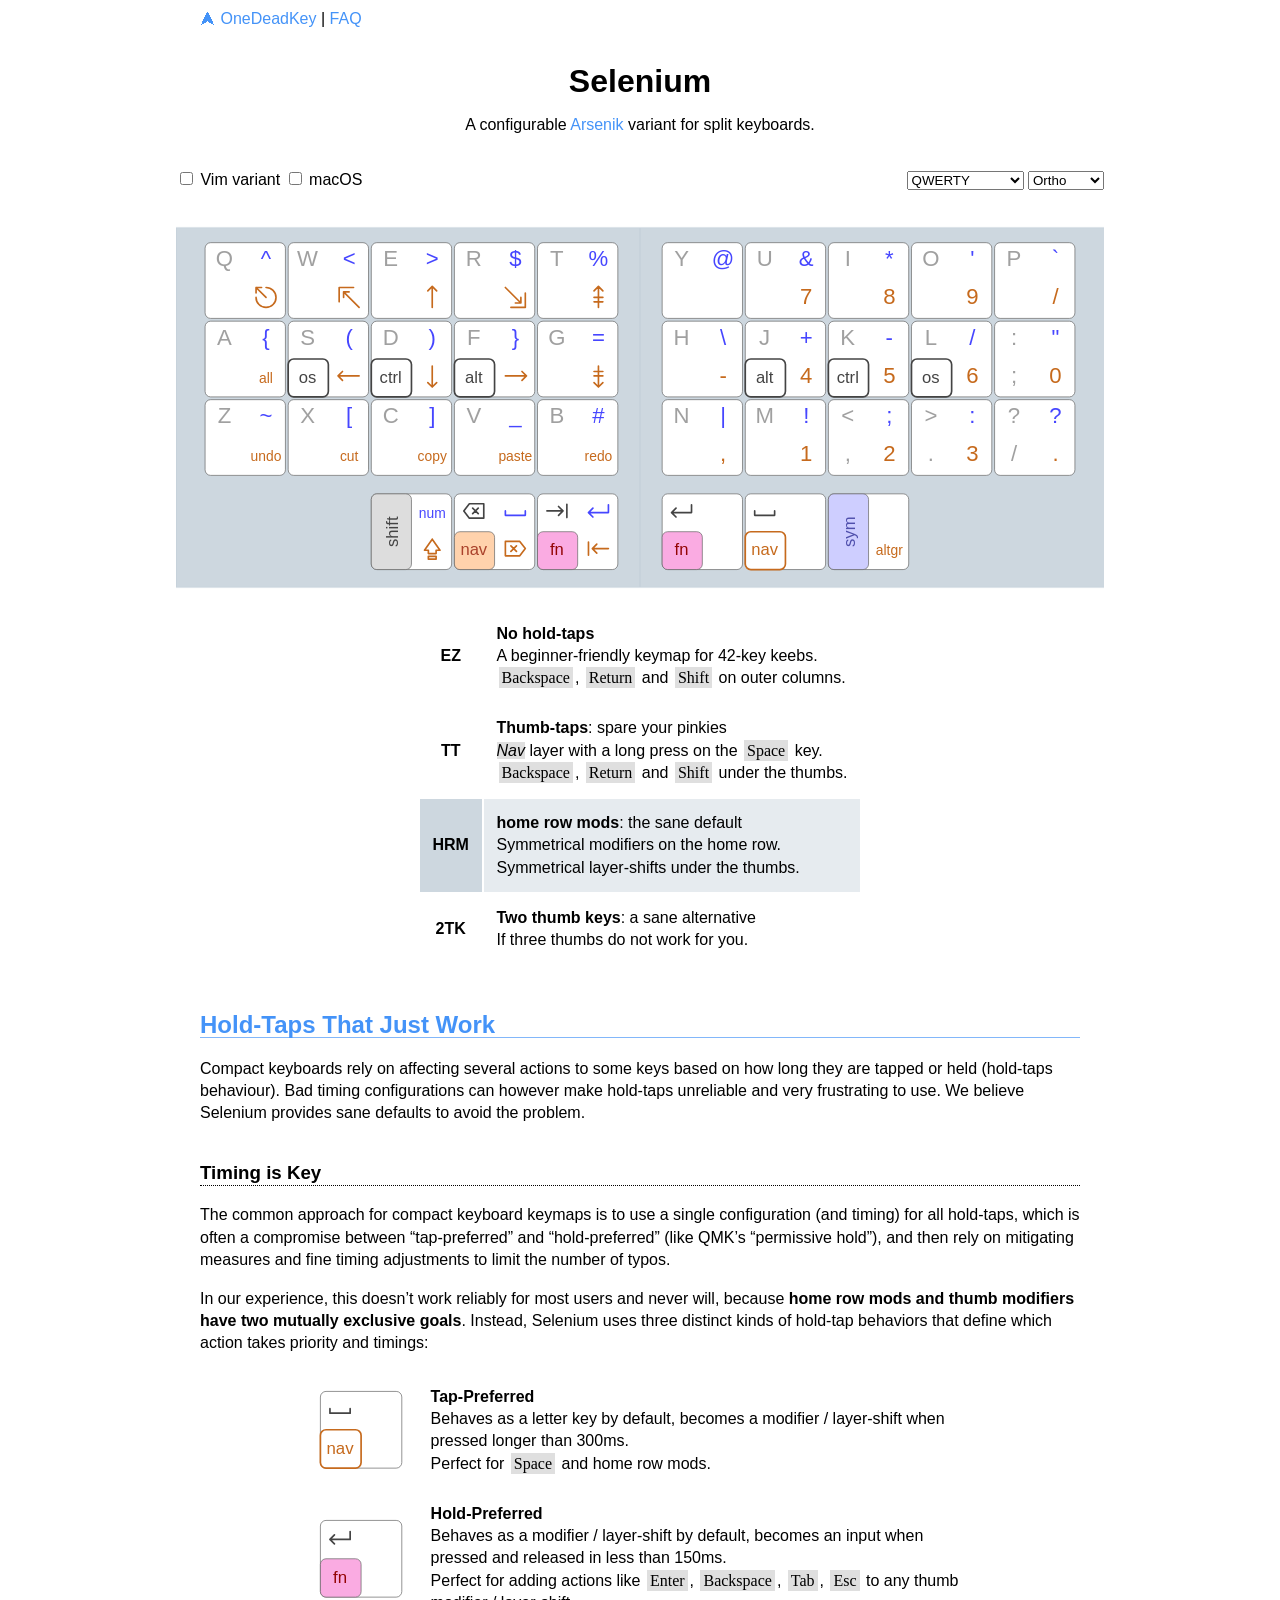
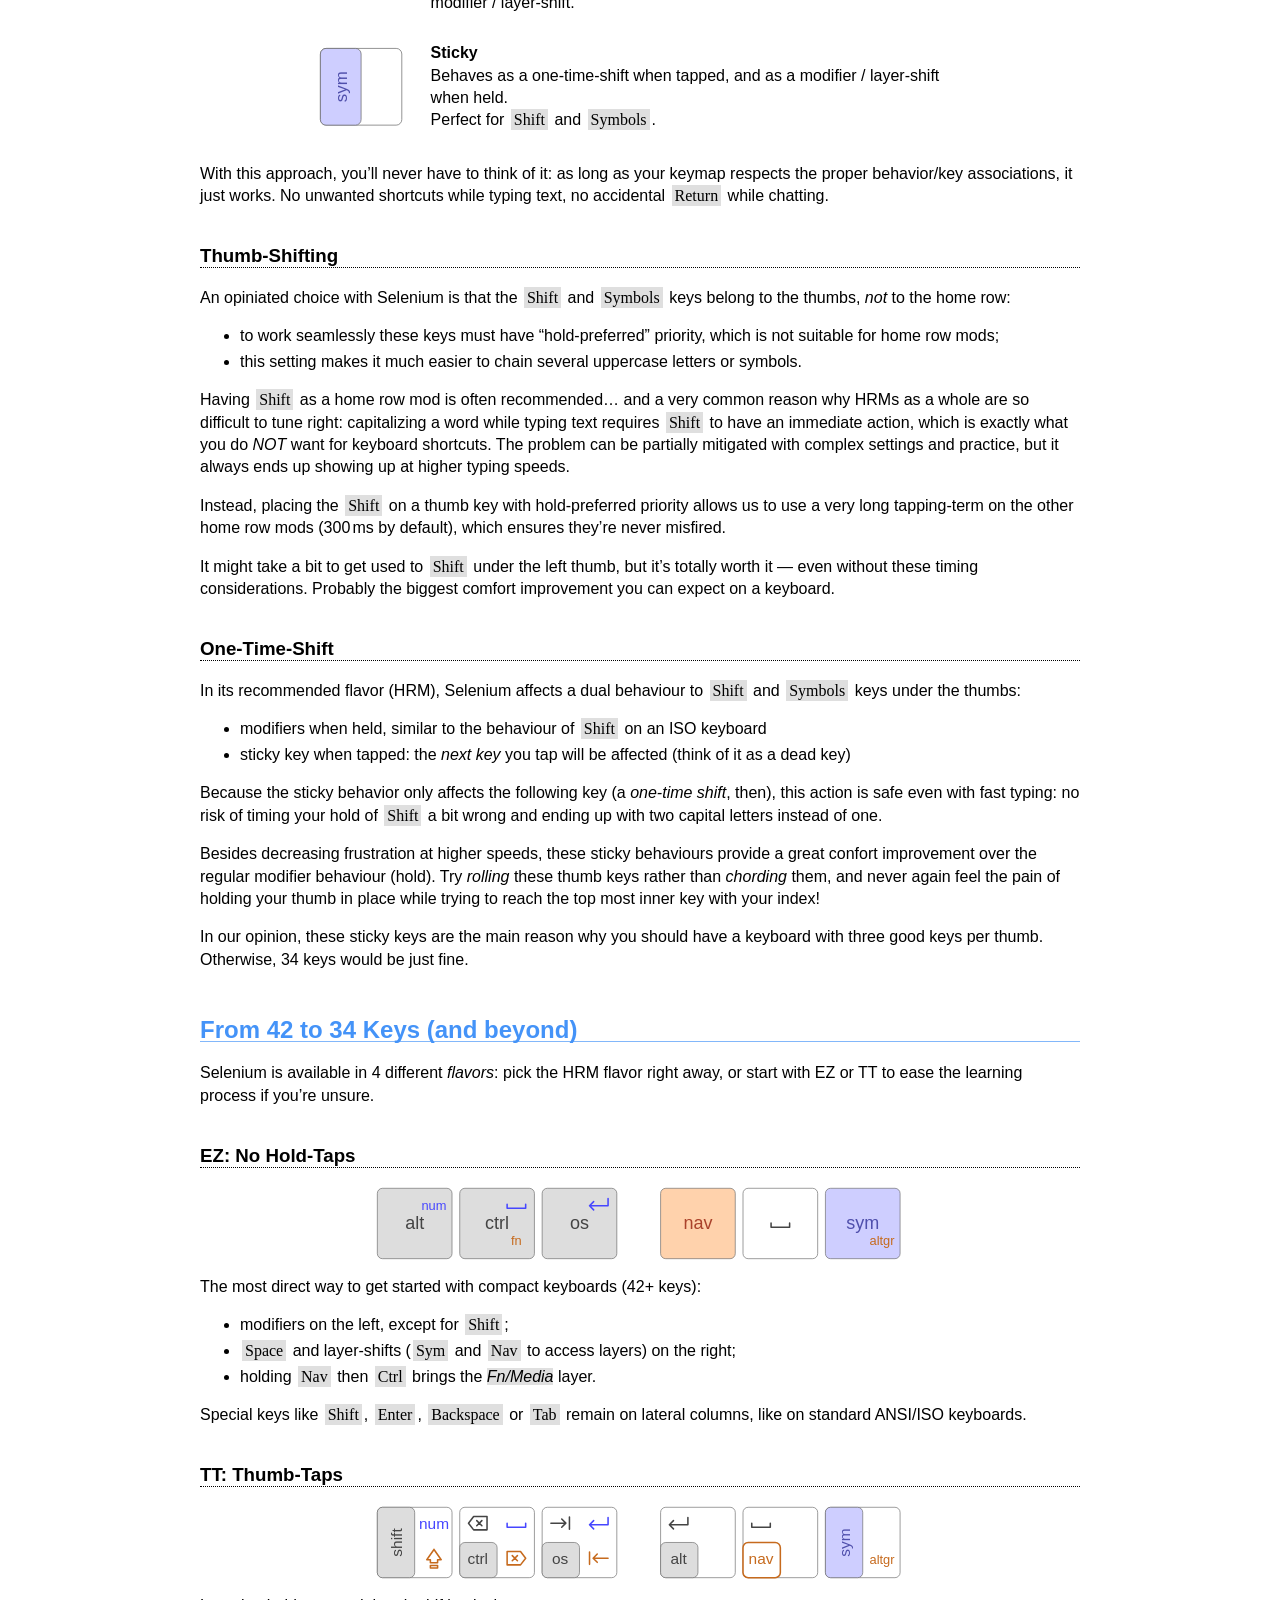
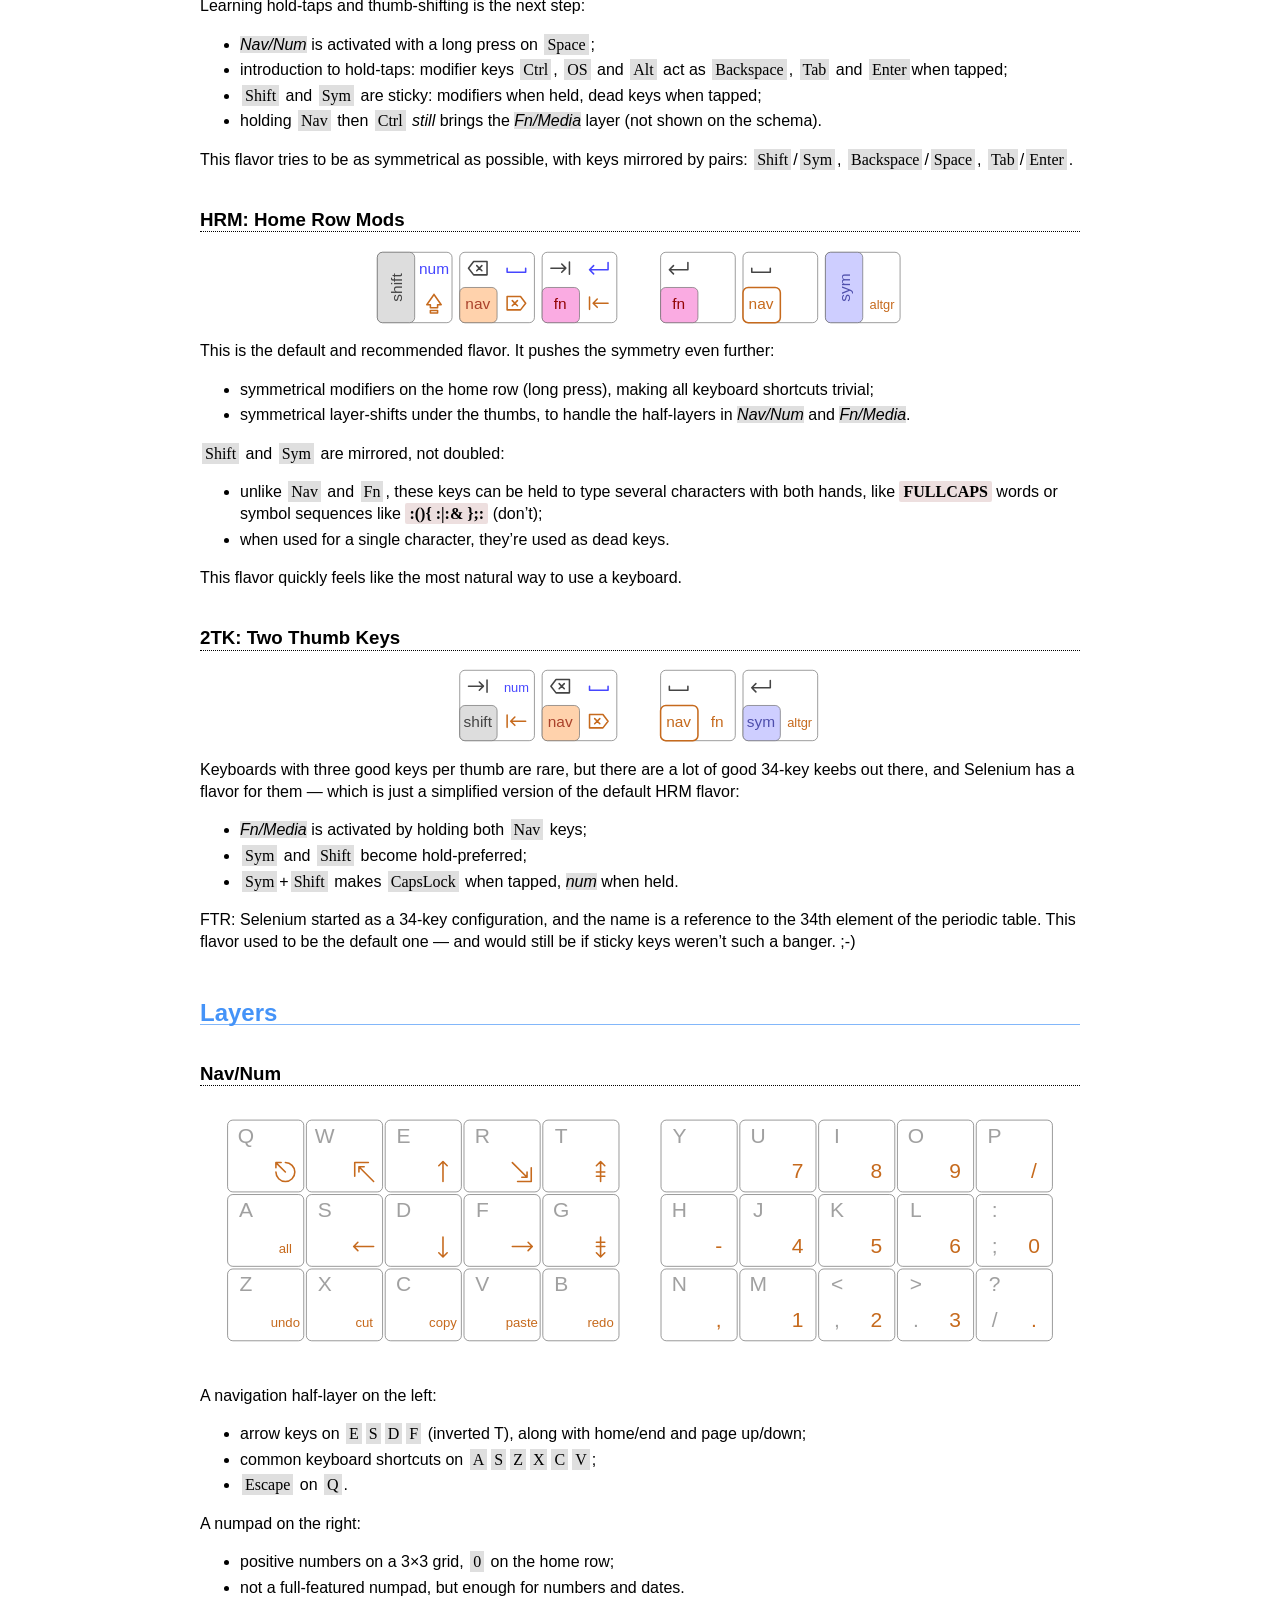
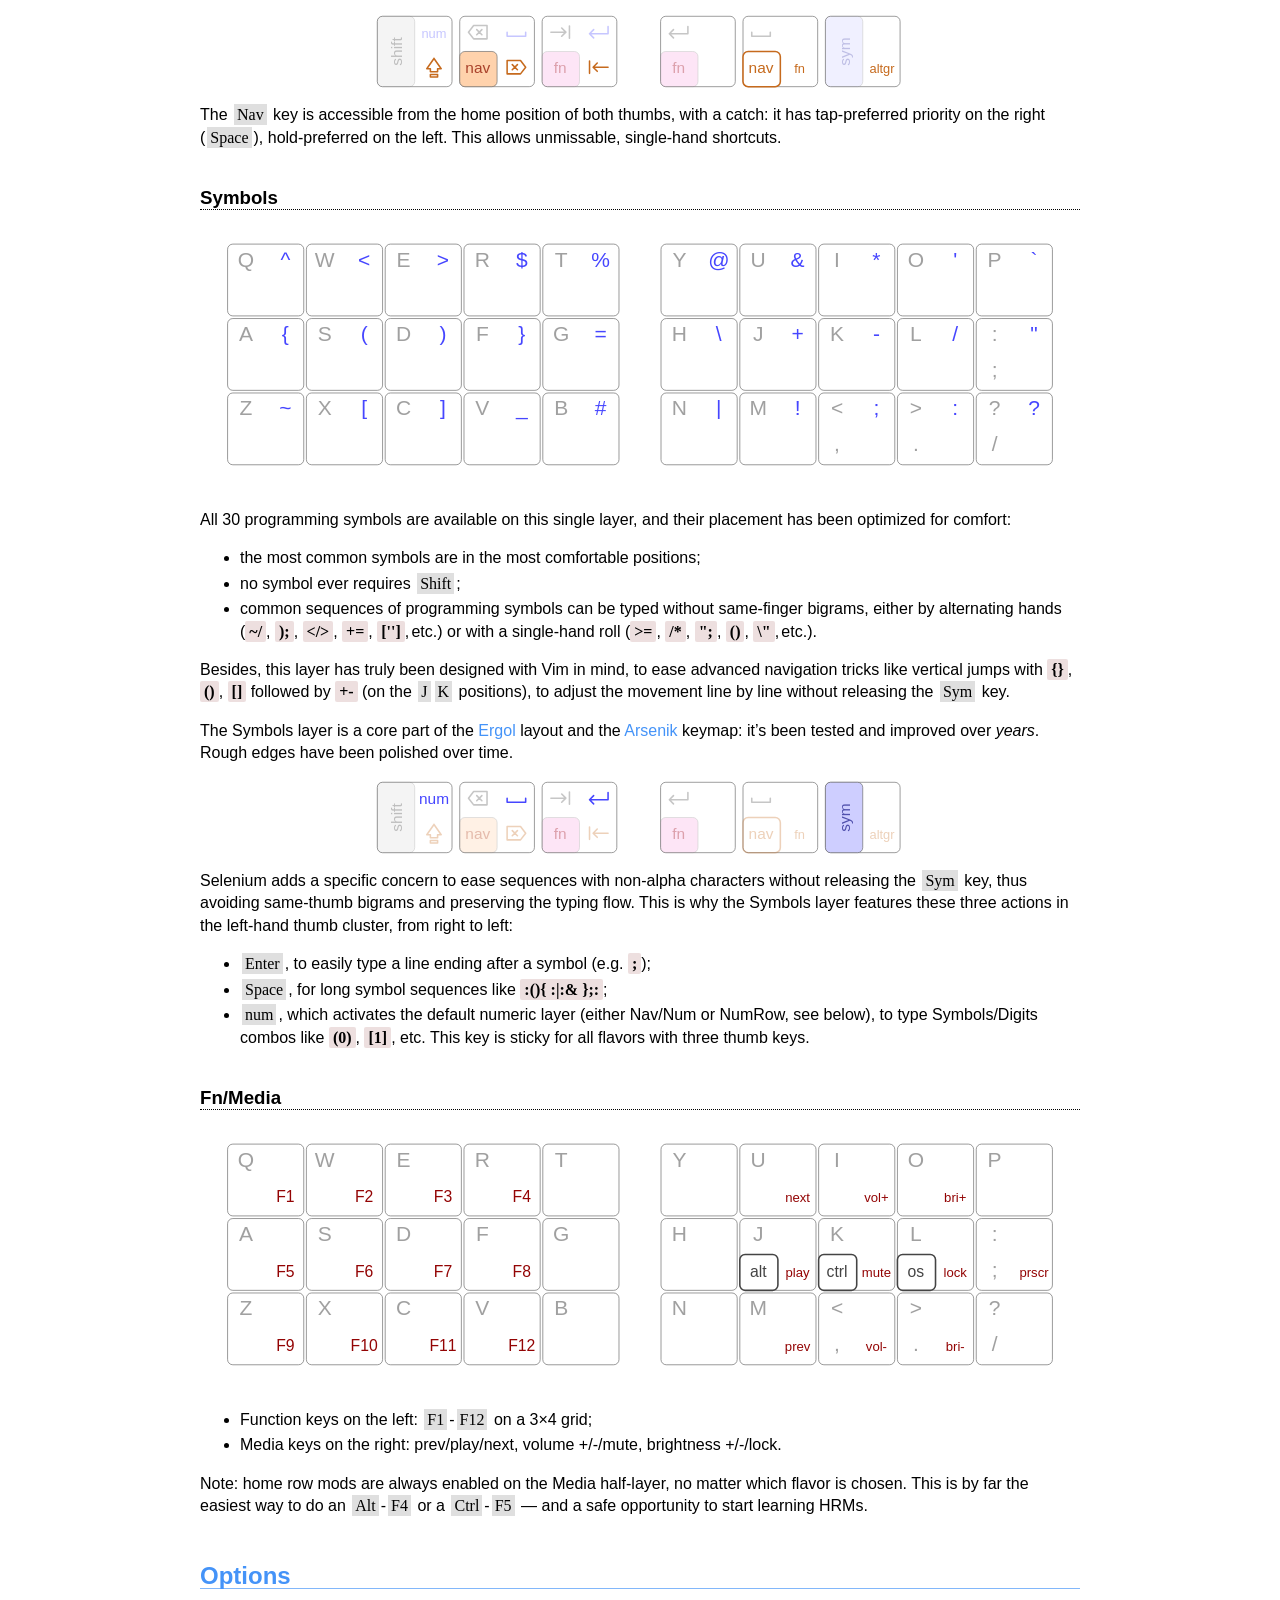
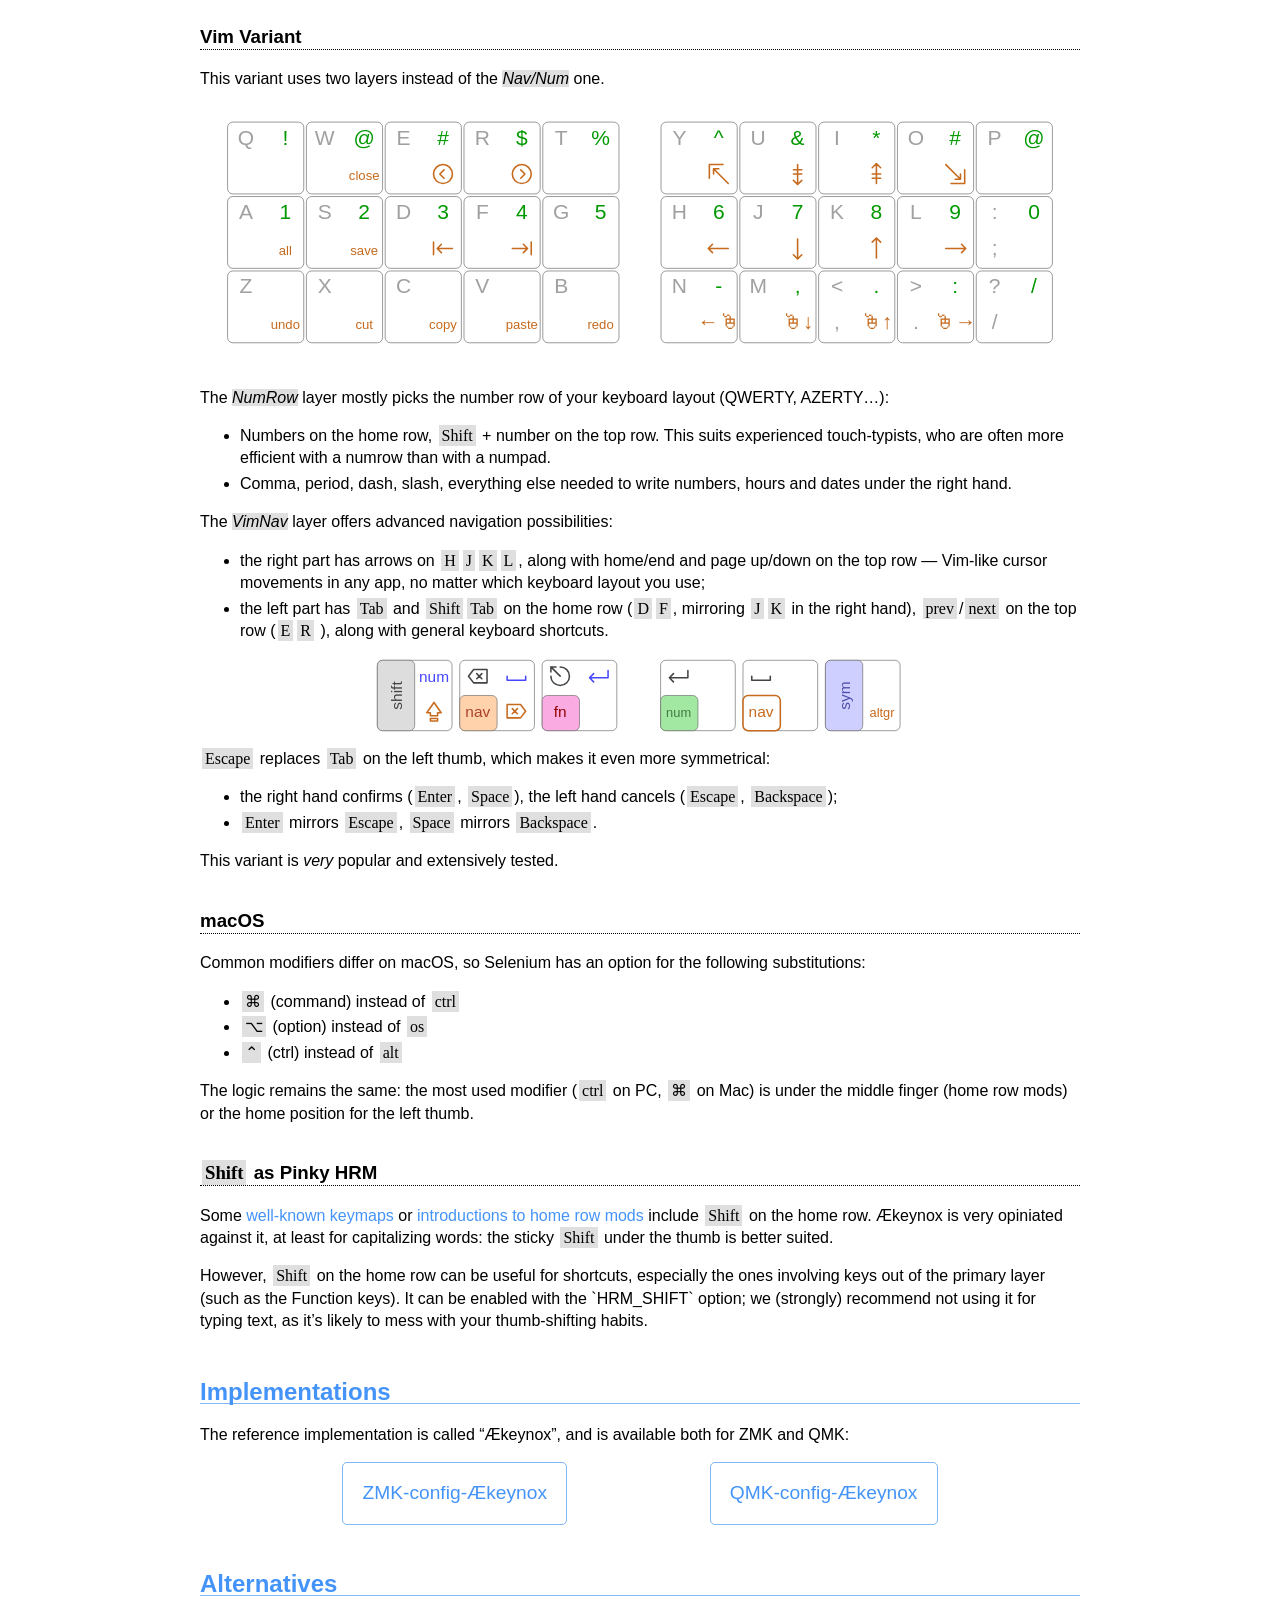
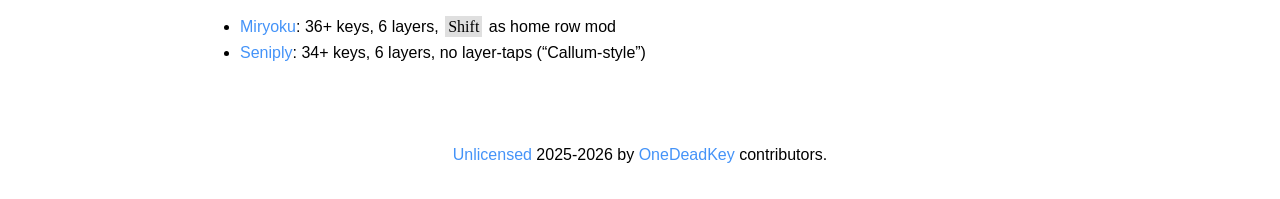
==== commit 85873590: "feat(HRM+Vim): replace left Num by Fn (#60) - prevents same-thumb digrams when mixing numbers and up" ====
--- a/index.html
+++ b/index.html
@@ -63,7 +63,6 @@
           <rect class="holdTap borderNav tap-pref"/>
           <text class="level1  borderNav pc">nav</text>
           <use  class="level2" href="#glyph_space"/>
-          <text class="layerNav shortcut">fn</text>
         </g>
       </defs>
     </svg>
@@ -435,12 +434,18 @@
             <text class="level1 colorMod pc">shift</text>
             <use  class="level2"   href="#glyph_tab"/>
             <use  class="layerNav" href="#glyph_btab"/>
-            <use  class="layerSym" href="#glyph_caps"/>
+            <text class="layerSym shortcut">num</text>
           </g>
           <use class="reachy" href="#nav-left"/>
         </g>
         <g class="right">
-          <use class="reachy" href="#nav-right"/>
+          <g class="reachy thumb">
+            <rect/>
+            <rect class="holdTap borderNav tap-pref"/>
+            <text class="level1  borderNav pc">nav</text>
+            <use  class="level2" href="#glyph_space"/>
+            <text class="layerNav pc">fn</text>
+          </g>
           <g class="comfy thumb">
             <rect/>
             <rect class="holdTap colorSym"/>
@@ -455,7 +460,9 @@
         the default HRM flavor: </p>
       <ul>
         <li> <i class="layer">Fn/Media</i> is activated by holding both <kbd>Nav</kbd> keys; </li>
-        <li> <kbd>Shift</kbd> and <kbd>Sym</kbd> become hold-preferred. </li>
+        <li> <kbd>Sym</kbd> and <kbd>Shift</kbd> become hold-preferred; </li>
+        <li> <kbd>Sym</kbd>+<kbd>Shift</kbd> makes <kbd>CapsLock</kbd> when tapped,
+          <i class="layer">num</i> when held.</li>
       </ul>
       <p> FTR: Selenium started as a 34-key configuration, and the name is a reference to the 34th
         element of the periodic table. This flavor used to be the default one — and would still be
@@ -479,7 +486,6 @@
       <ul>
         <li>positive numbers on a 3×3 grid, <kbd>0</kbd> on the home row; </li>
         <li>not a full-featured numpad, but enough for numbers and dates.</li>
-        <li>lock/unlock this layer using <kbd>numpad</kbd> (handy for games, CAD or spreadsheets)</li>
       </ul>
       <svg viewBox="0 10 410 57">
         <g class="left">
@@ -650,7 +656,6 @@
           (<kbd>D</kbd><kbd>F</kbd>, mirroring <kbd>J</kbd><kbd>K</kbd> in the right hand),
           <kbd>prev</kbd>/<kbd>next</kbd> on the top row (<kbd>E</kbd><kbd>R</kbd> ), along with
           general keyboard shortcuts. </li>
-        <li>lock/unlock the <i class="layer">NavNum</i> layer using <kbd>numpad</kbd> (handy for games, CAD or spreadsheets)</li>
       </ul>
       <svg viewBox="0 10 410 57">
         <g class="left">
@@ -658,8 +663,8 @@
           <use class="comfy"  href="#nav-left"/>
           <g class="reachy thumb">
             <rect/>
-            <rect class="holdTap colorNum"/>
-            <text class="level1  colorNum shortcut">num</text>
+            <rect class="holdTap colorFun"/>
+            <text class="level1  colorFun pc">fn</text>
             <use  class="level2"   href="#glyph_escape"/>
             <use  class="layerSym" href="#glyph_return"/>
           </g>
--- a/keeb.css
+++ b/keeb.css
@@ -86,9 +86,6 @@
 text.title,
 text.shortcut {
   font-size: 10px;
-}
-text.shortcut {
-  text-anchor: end;
 }
 
 text.level0, use.level0,
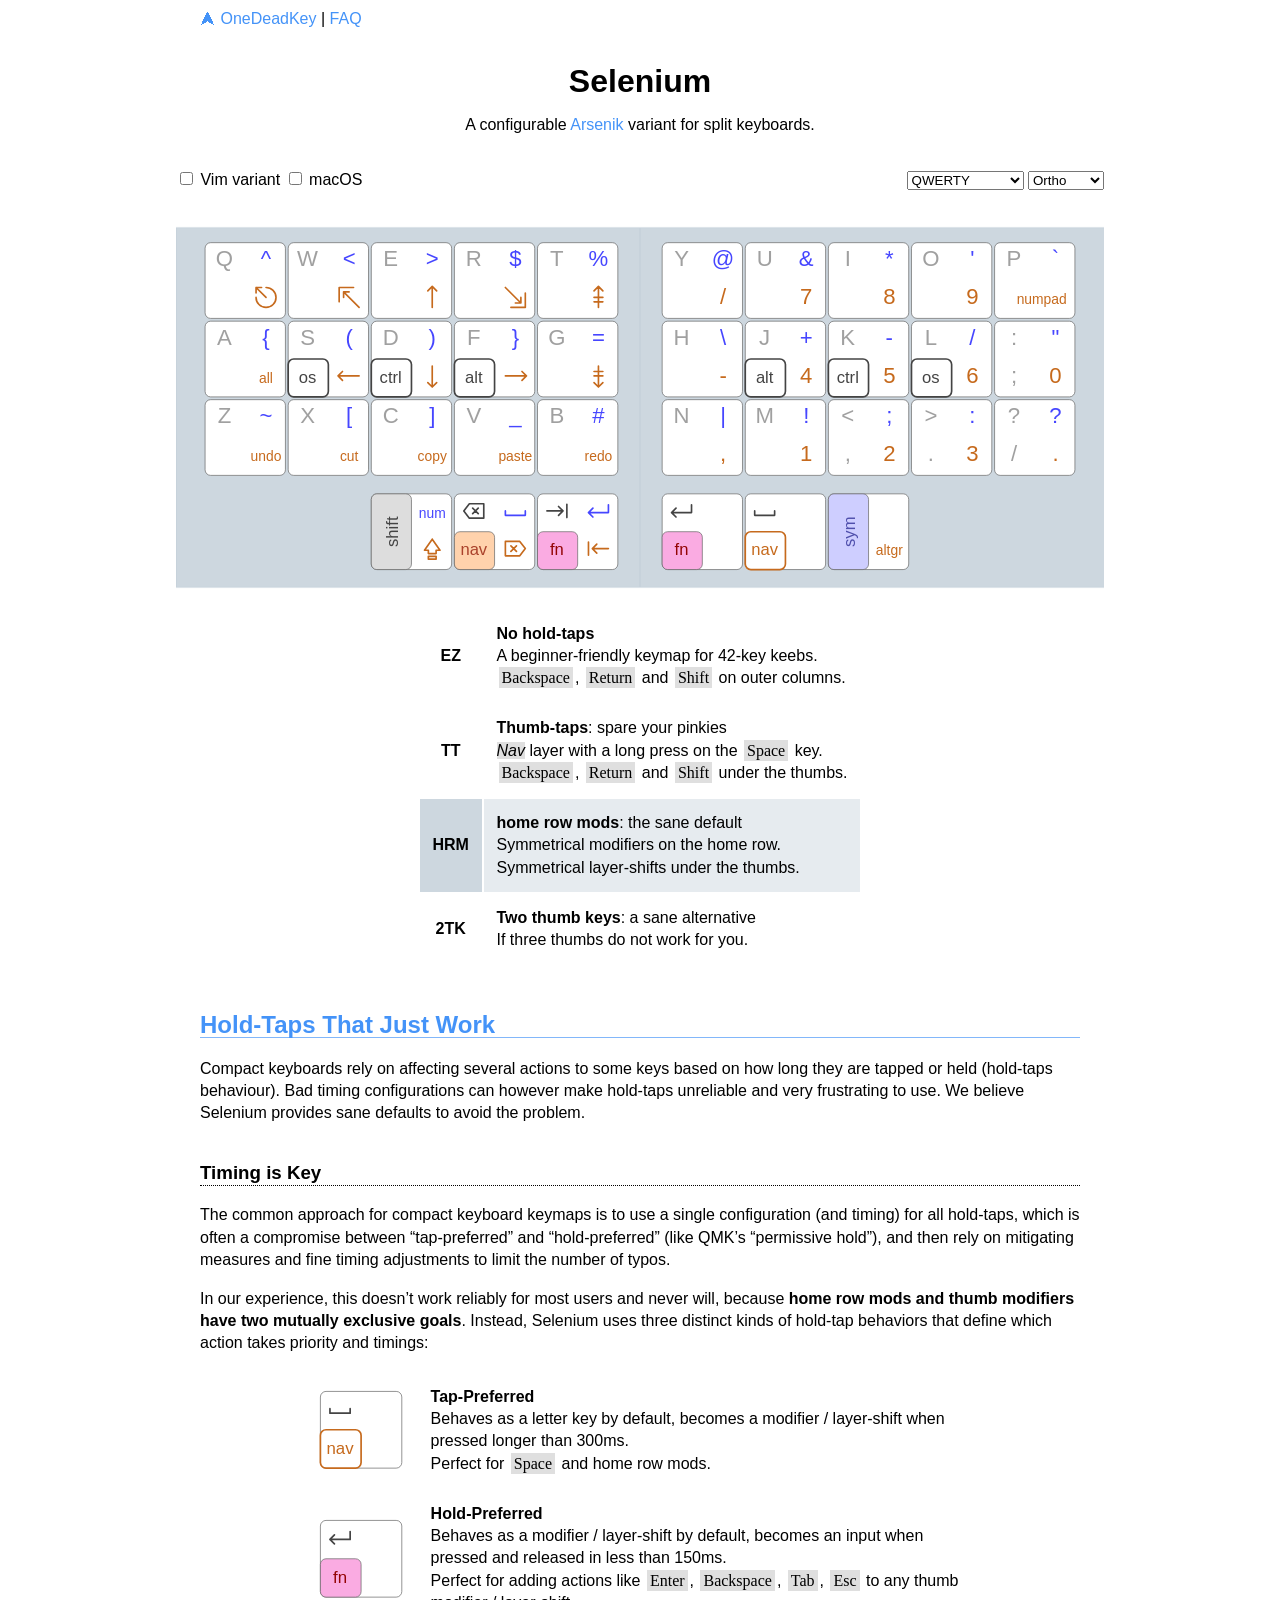
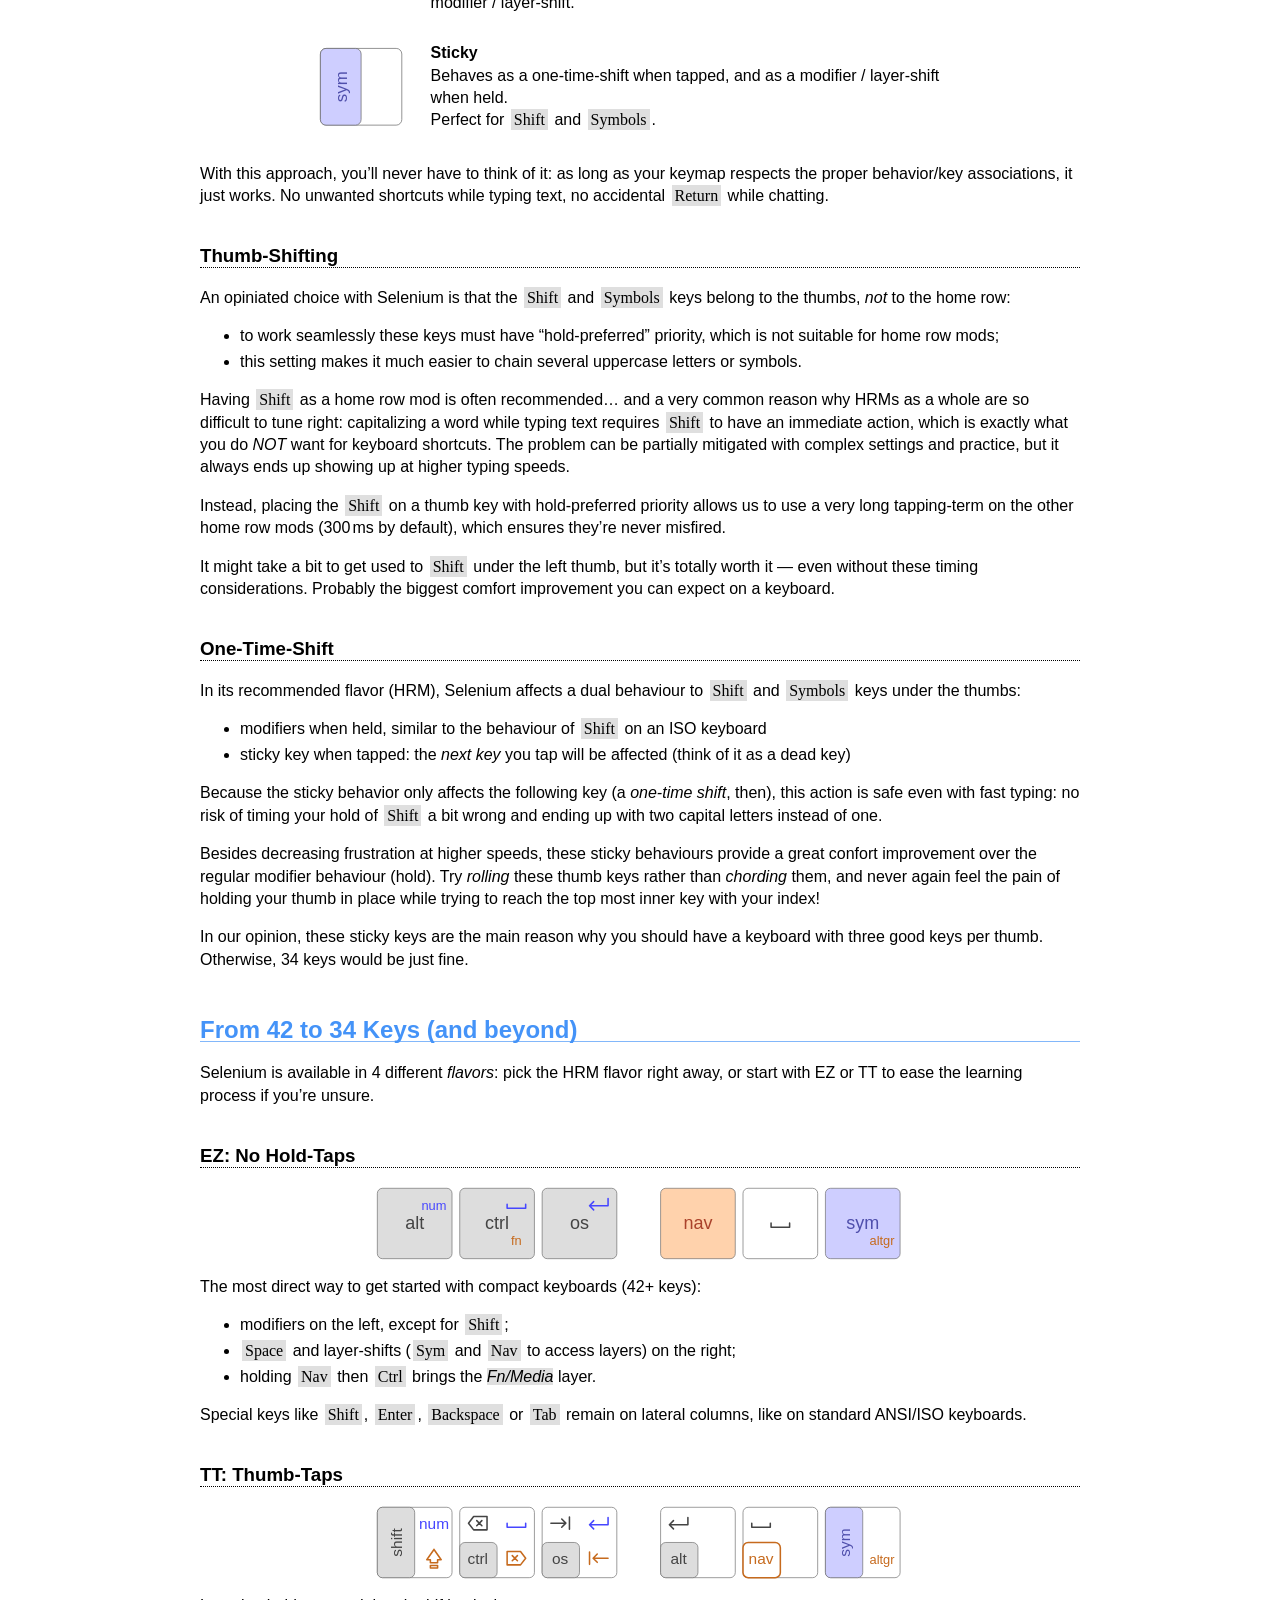
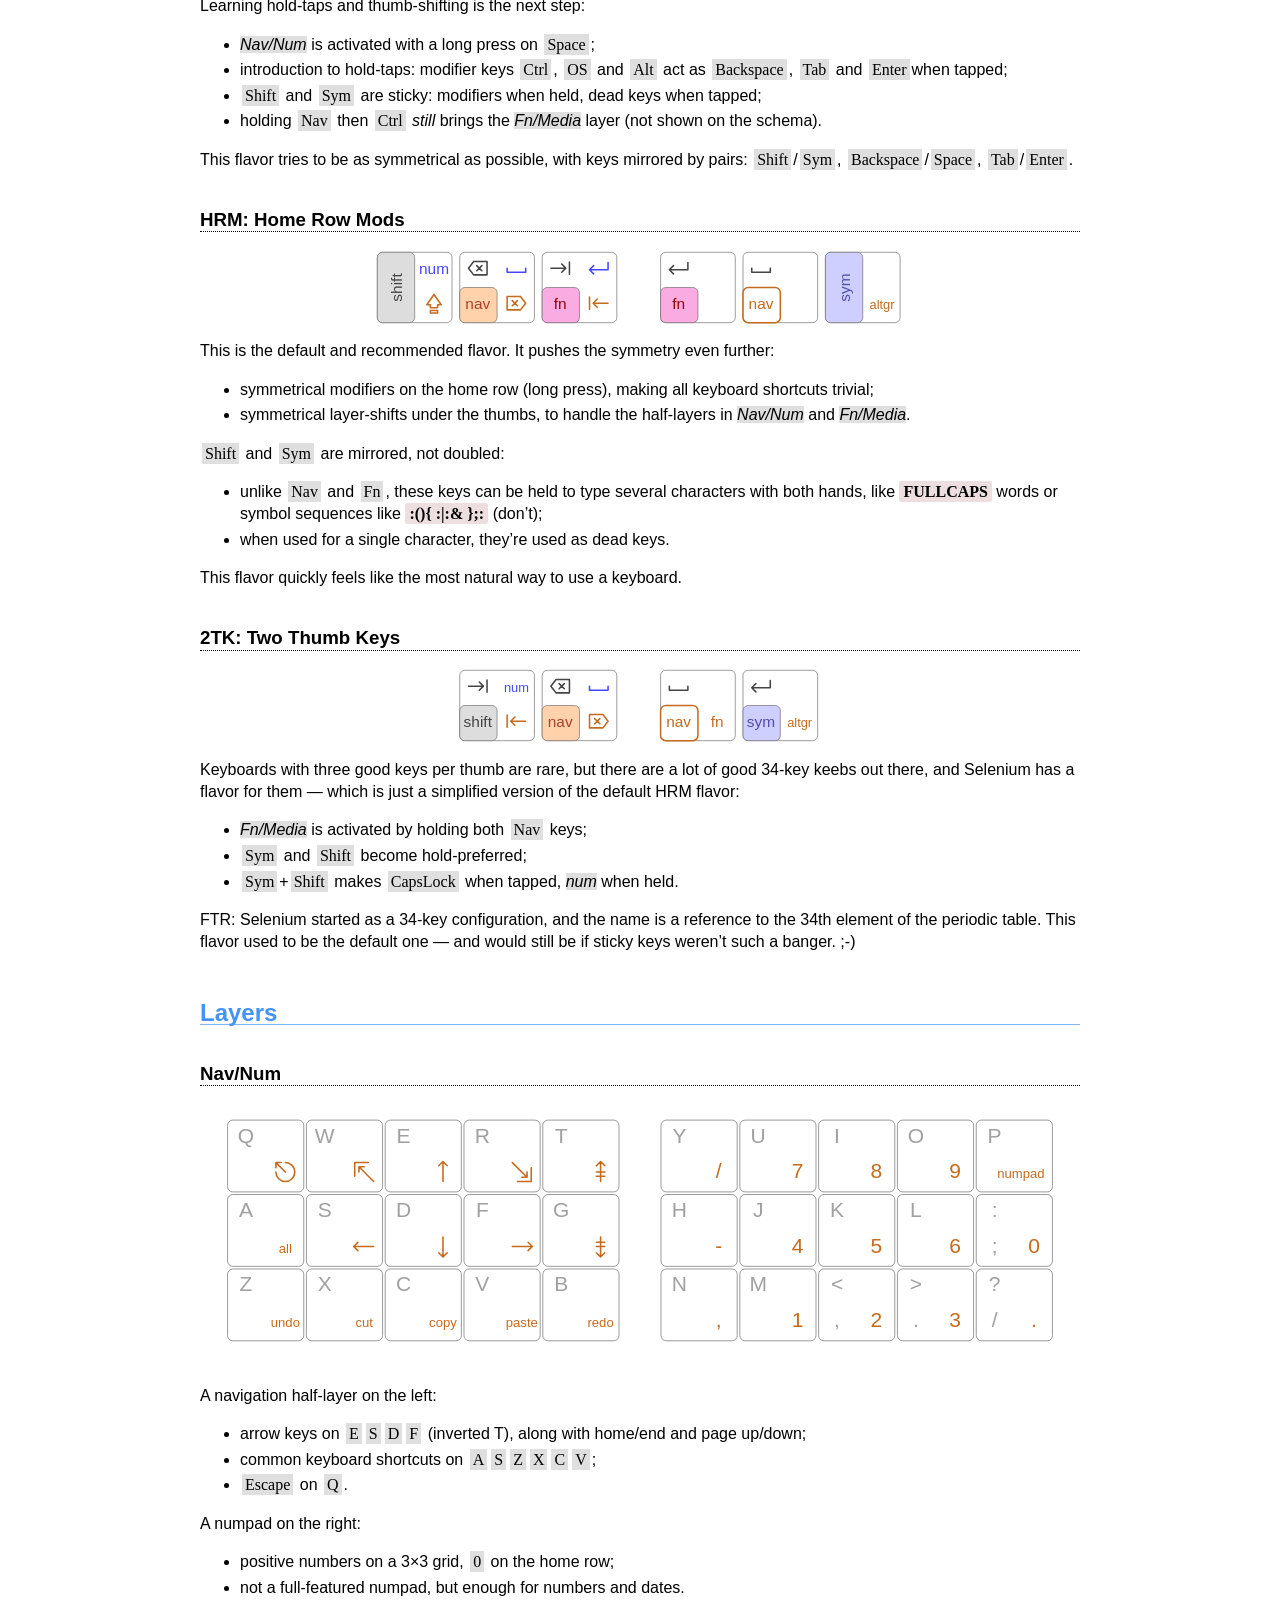
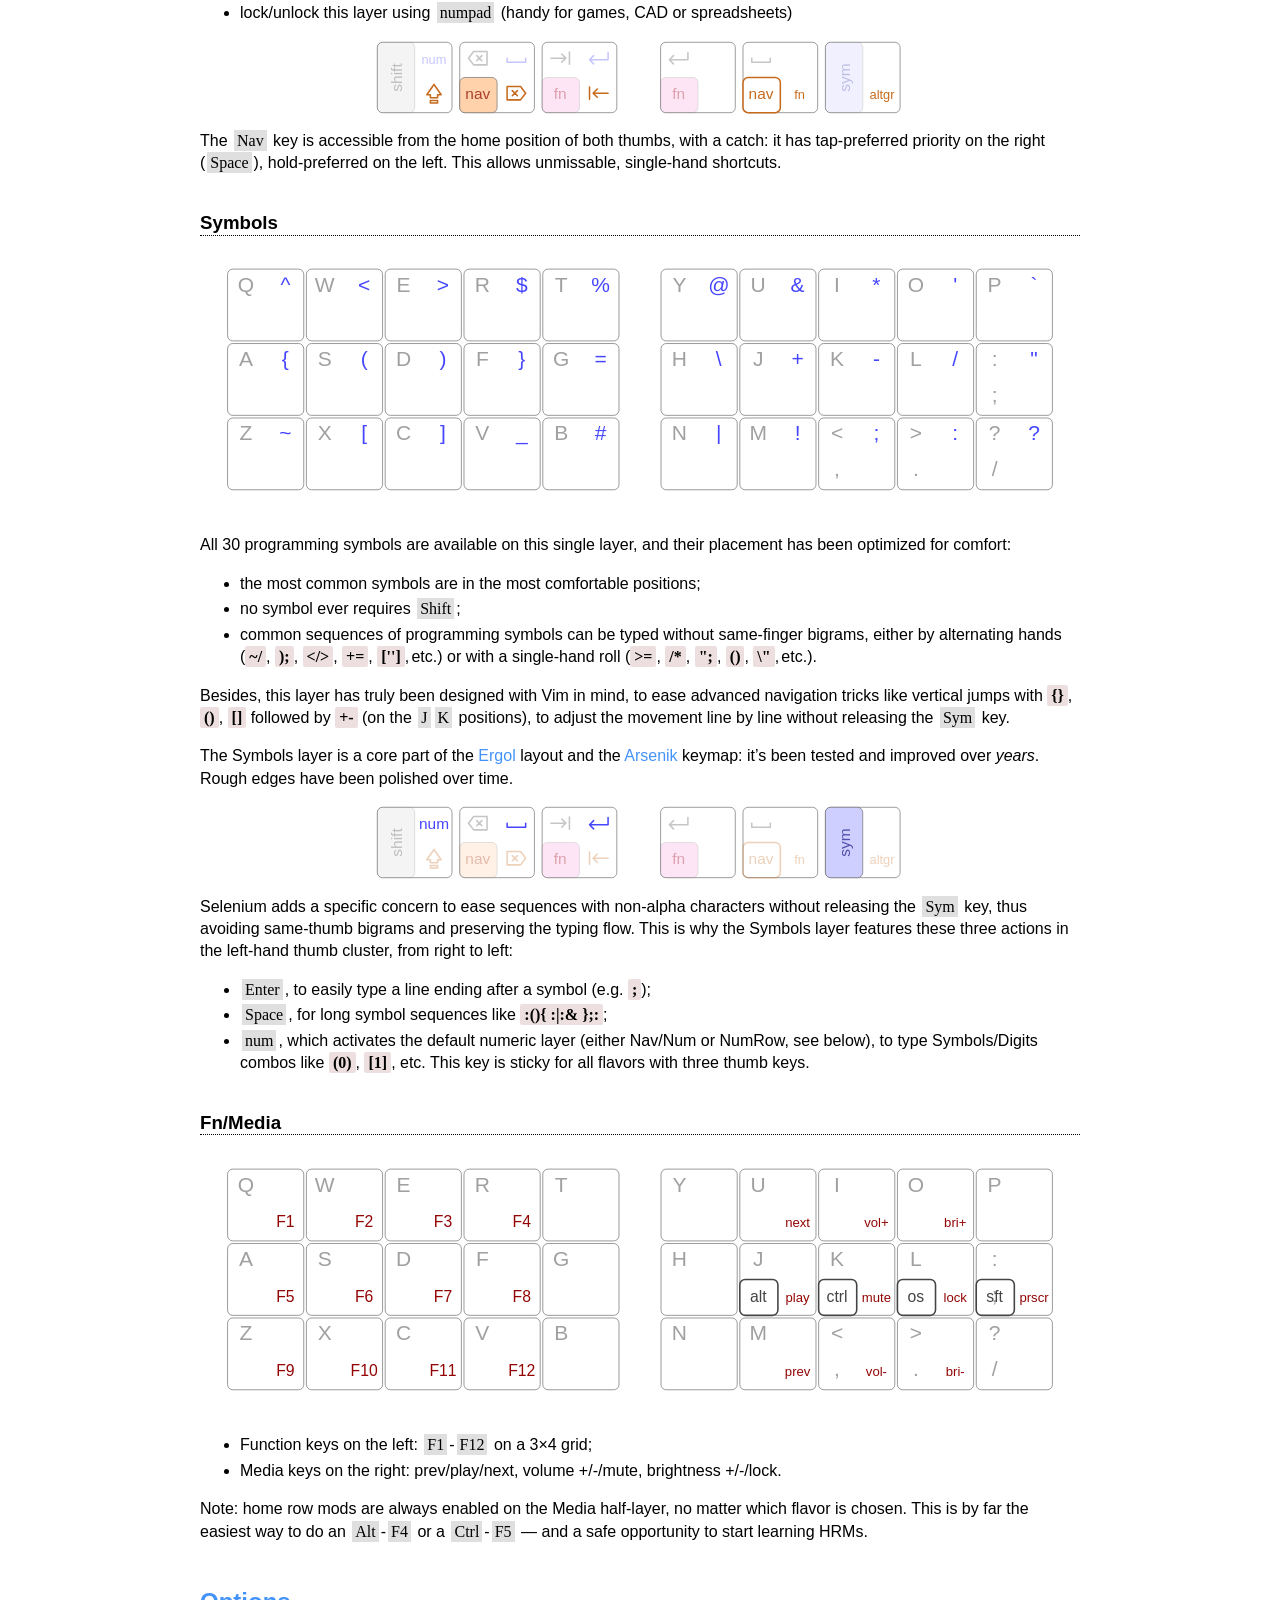
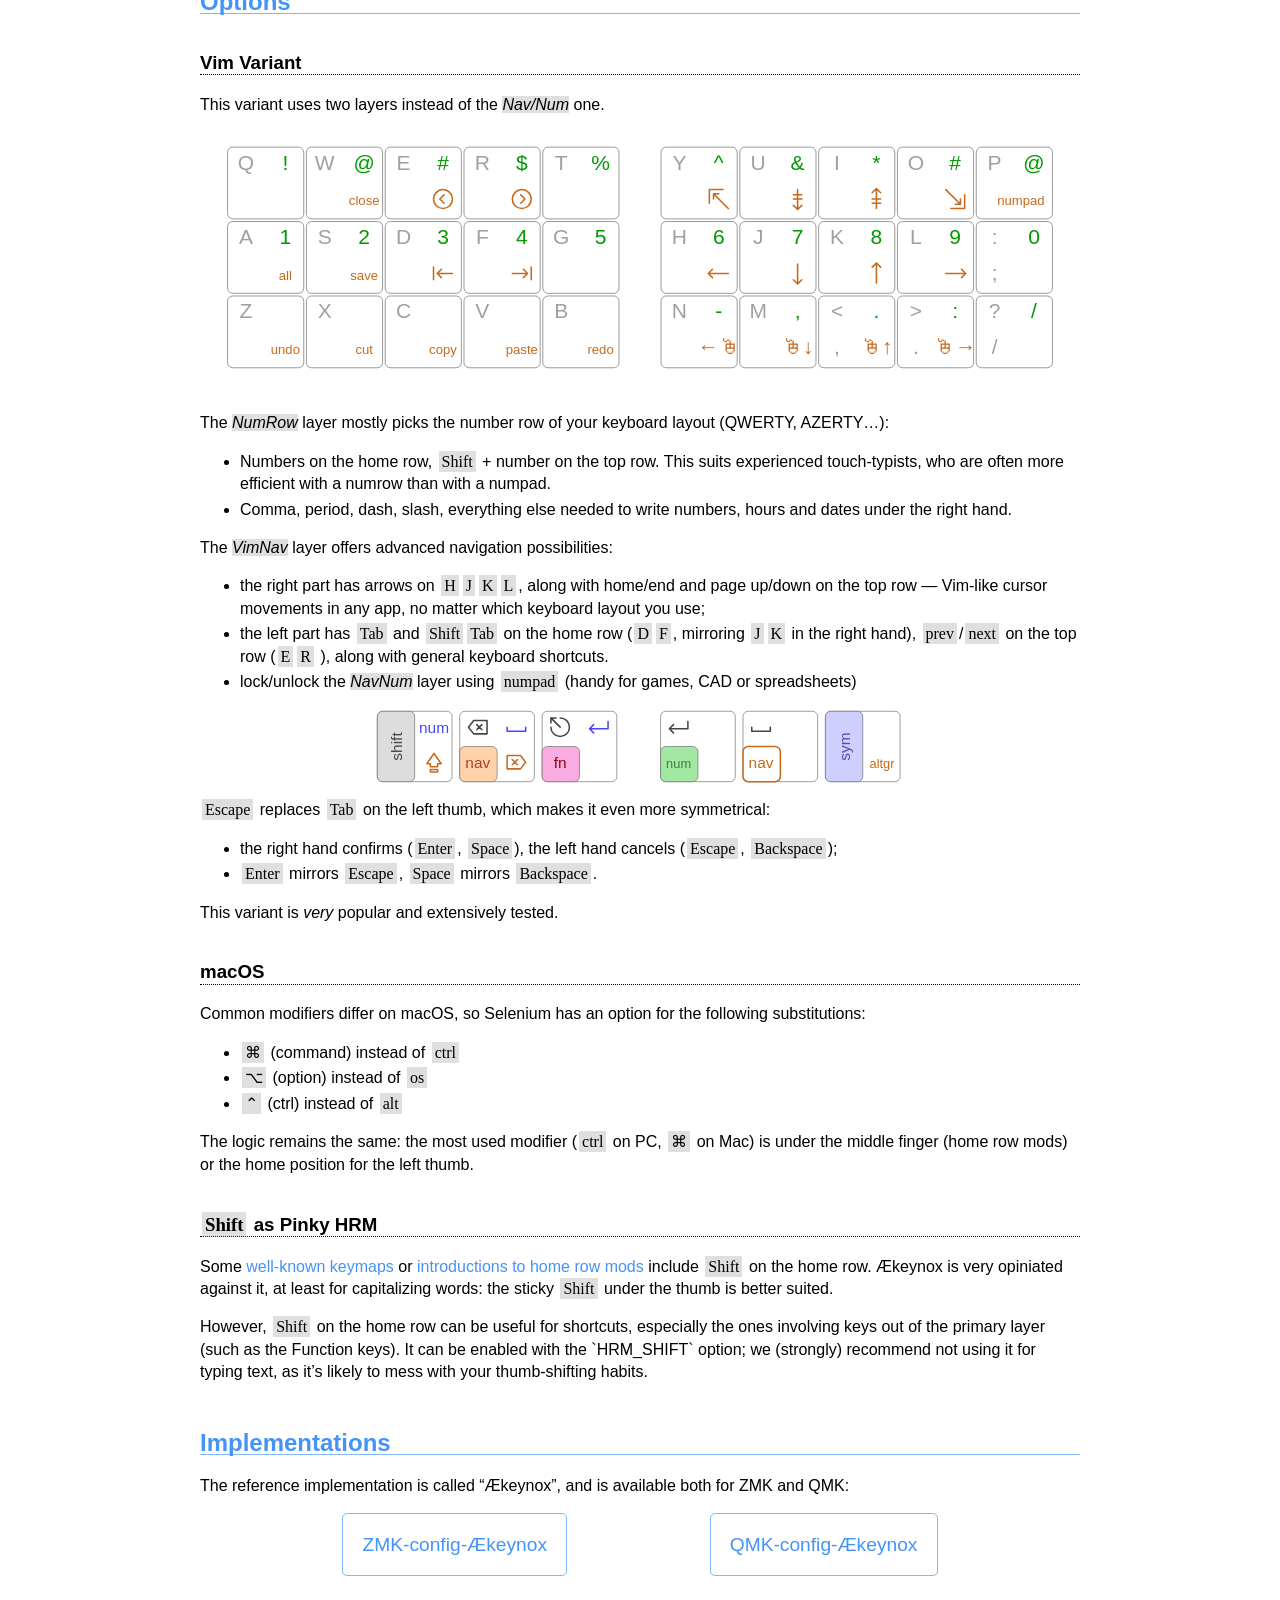
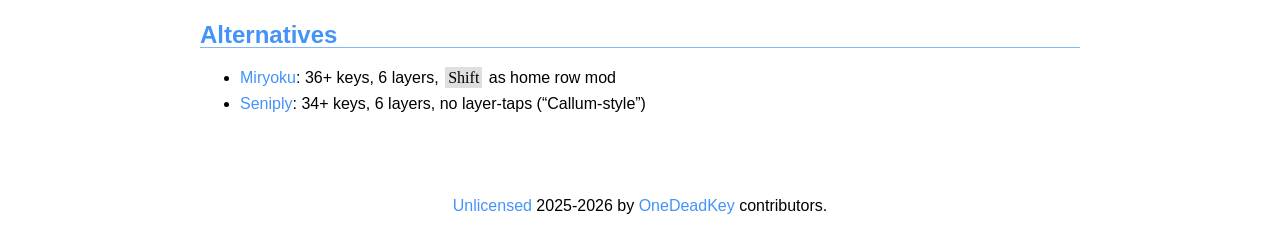
==== commit 216b1417: "Merge 4a0b4ca23da86509174570811f926ea5cd2fb0c7 into 402cbe5d2bc0ed78c75bc155ba5e1177230c31d5" ====
--- a/index.html
+++ b/index.html
@@ -486,6 +486,7 @@
       <ul>
         <li>positive numbers on a 3×3 grid, <kbd>0</kbd> on the home row; </li>
         <li>not a full-featured numpad, but enough for numbers and dates.</li>
+        <li>lock/unlock this layer using <kbd>numpad</kbd> (handy for games, CAD or spreadsheets)</li>
       </ul>
       <svg viewBox="0 10 410 57">
         <g class="left">
@@ -656,6 +657,7 @@
           (<kbd>D</kbd><kbd>F</kbd>, mirroring <kbd>J</kbd><kbd>K</kbd> in the right hand),
           <kbd>prev</kbd>/<kbd>next</kbd> on the top row (<kbd>E</kbd><kbd>R</kbd> ), along with
           general keyboard shortcuts. </li>
+        <li>lock/unlock the <i class="layer">NavNum</i> layer using <kbd>numpad</kbd> (handy for games, CAD or spreadsheets)</li>
       </ul>
       <svg viewBox="0 10 410 57">
         <g class="left">
--- a/keeb.css
+++ b/keeb.css
@@ -147,6 +147,7 @@
   text-anchor: start;
 }
 
+.hrm .holdTap.pinkyHRM,
 .dual .holdTap { display: none; }
 .hrm .holdTap,
 #right[layer3="fun"] .holdTap { display: block; }
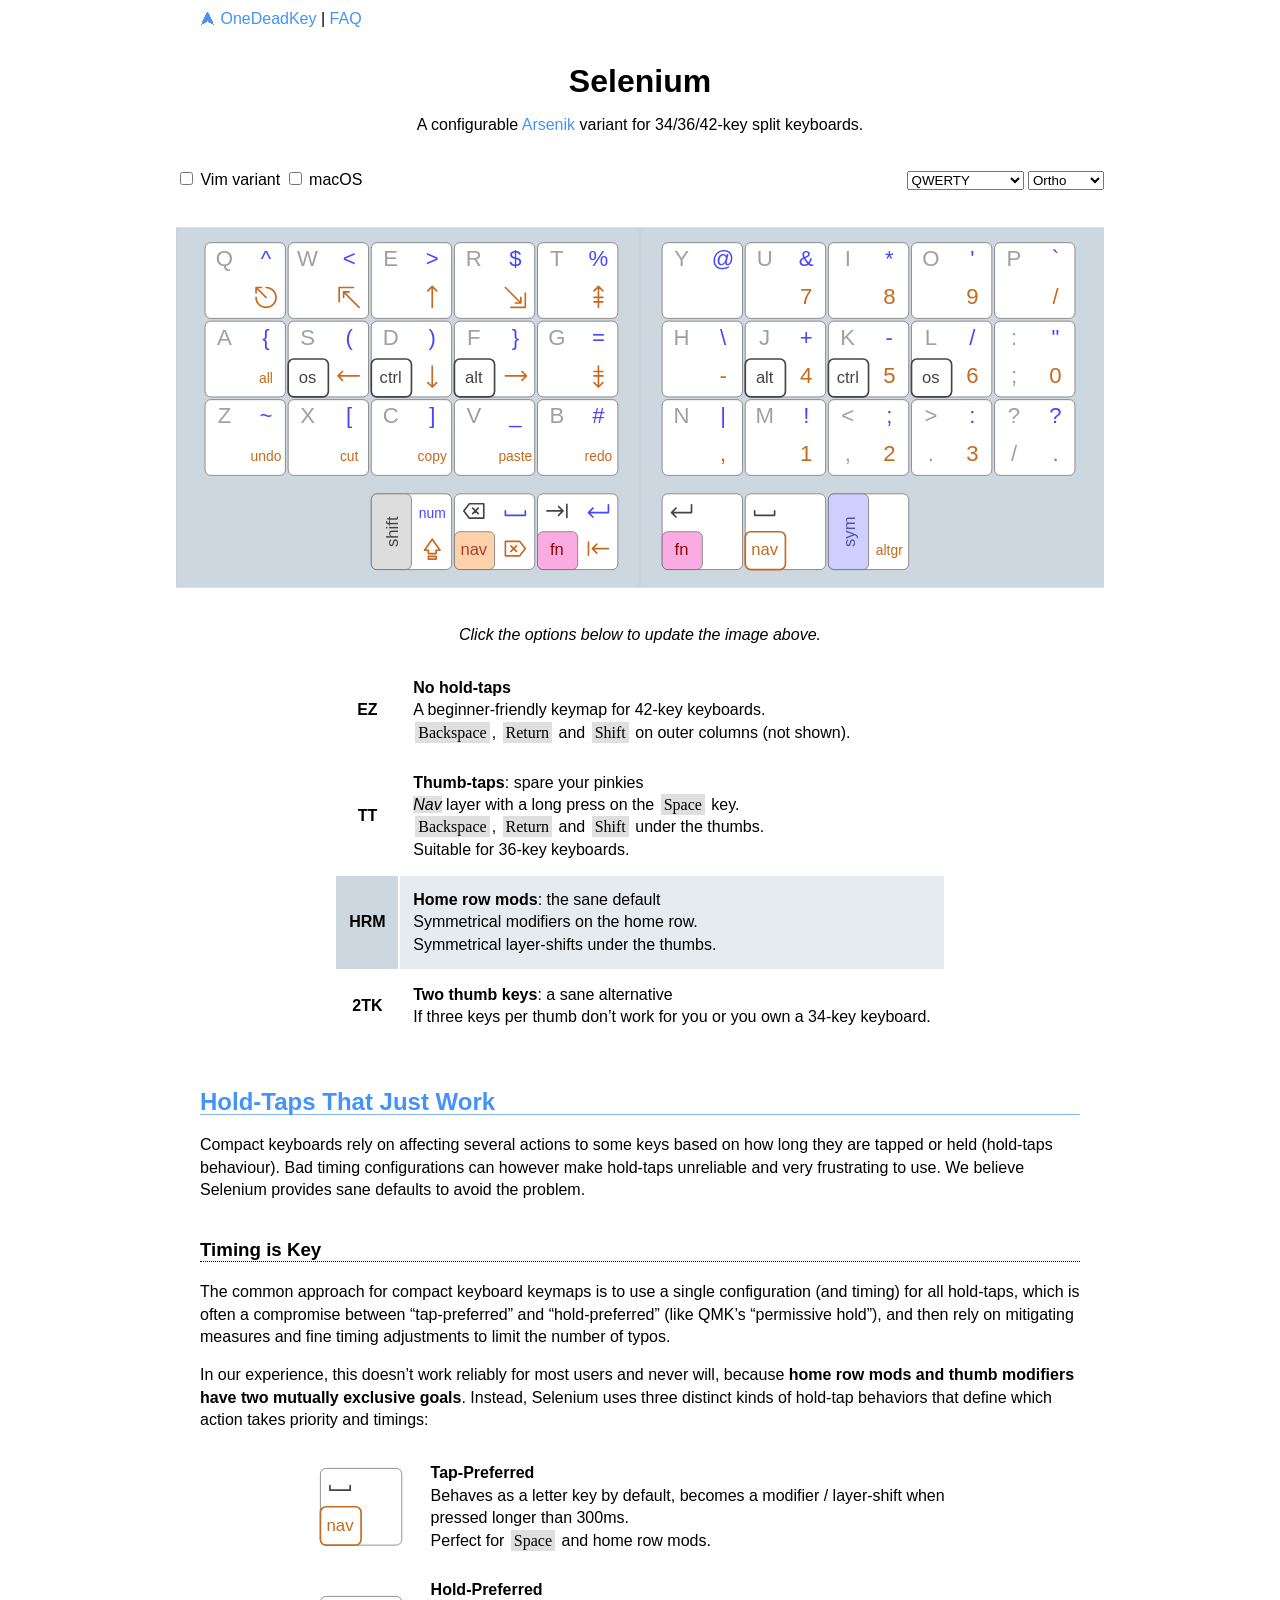
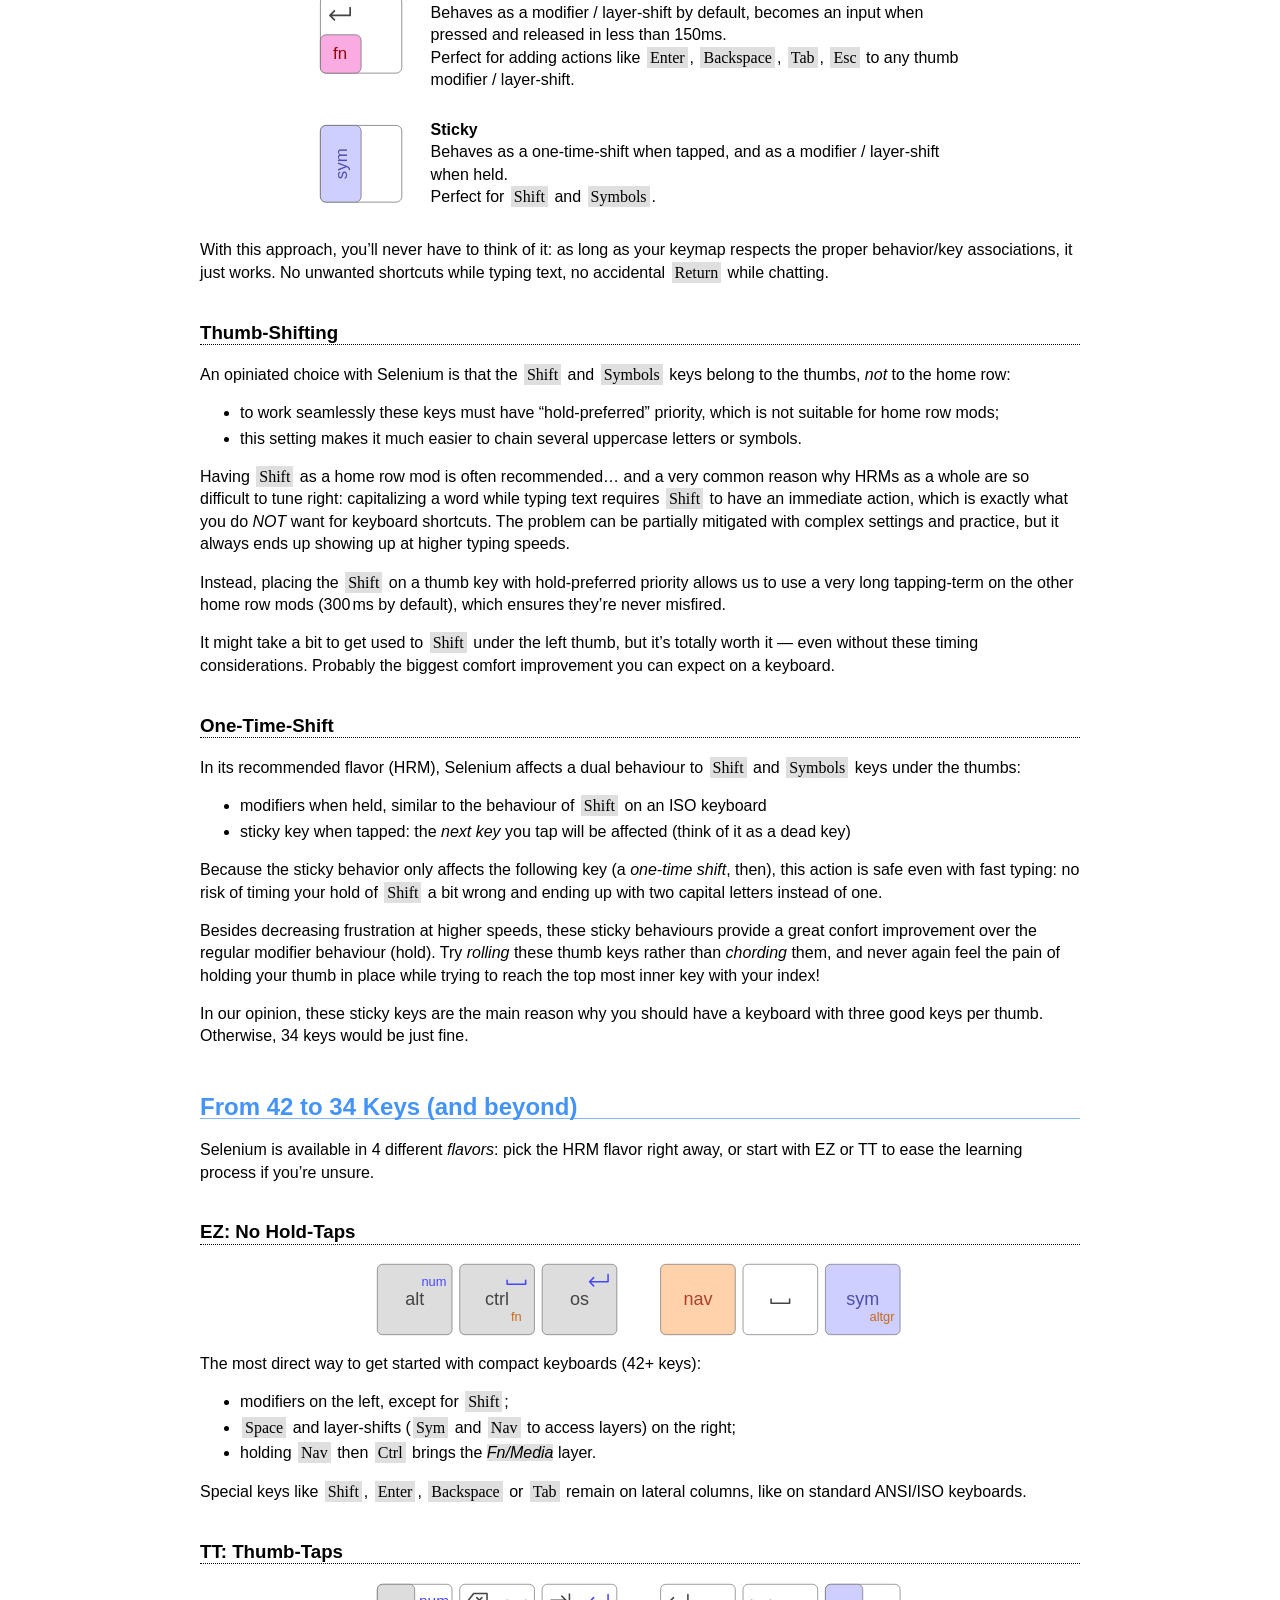
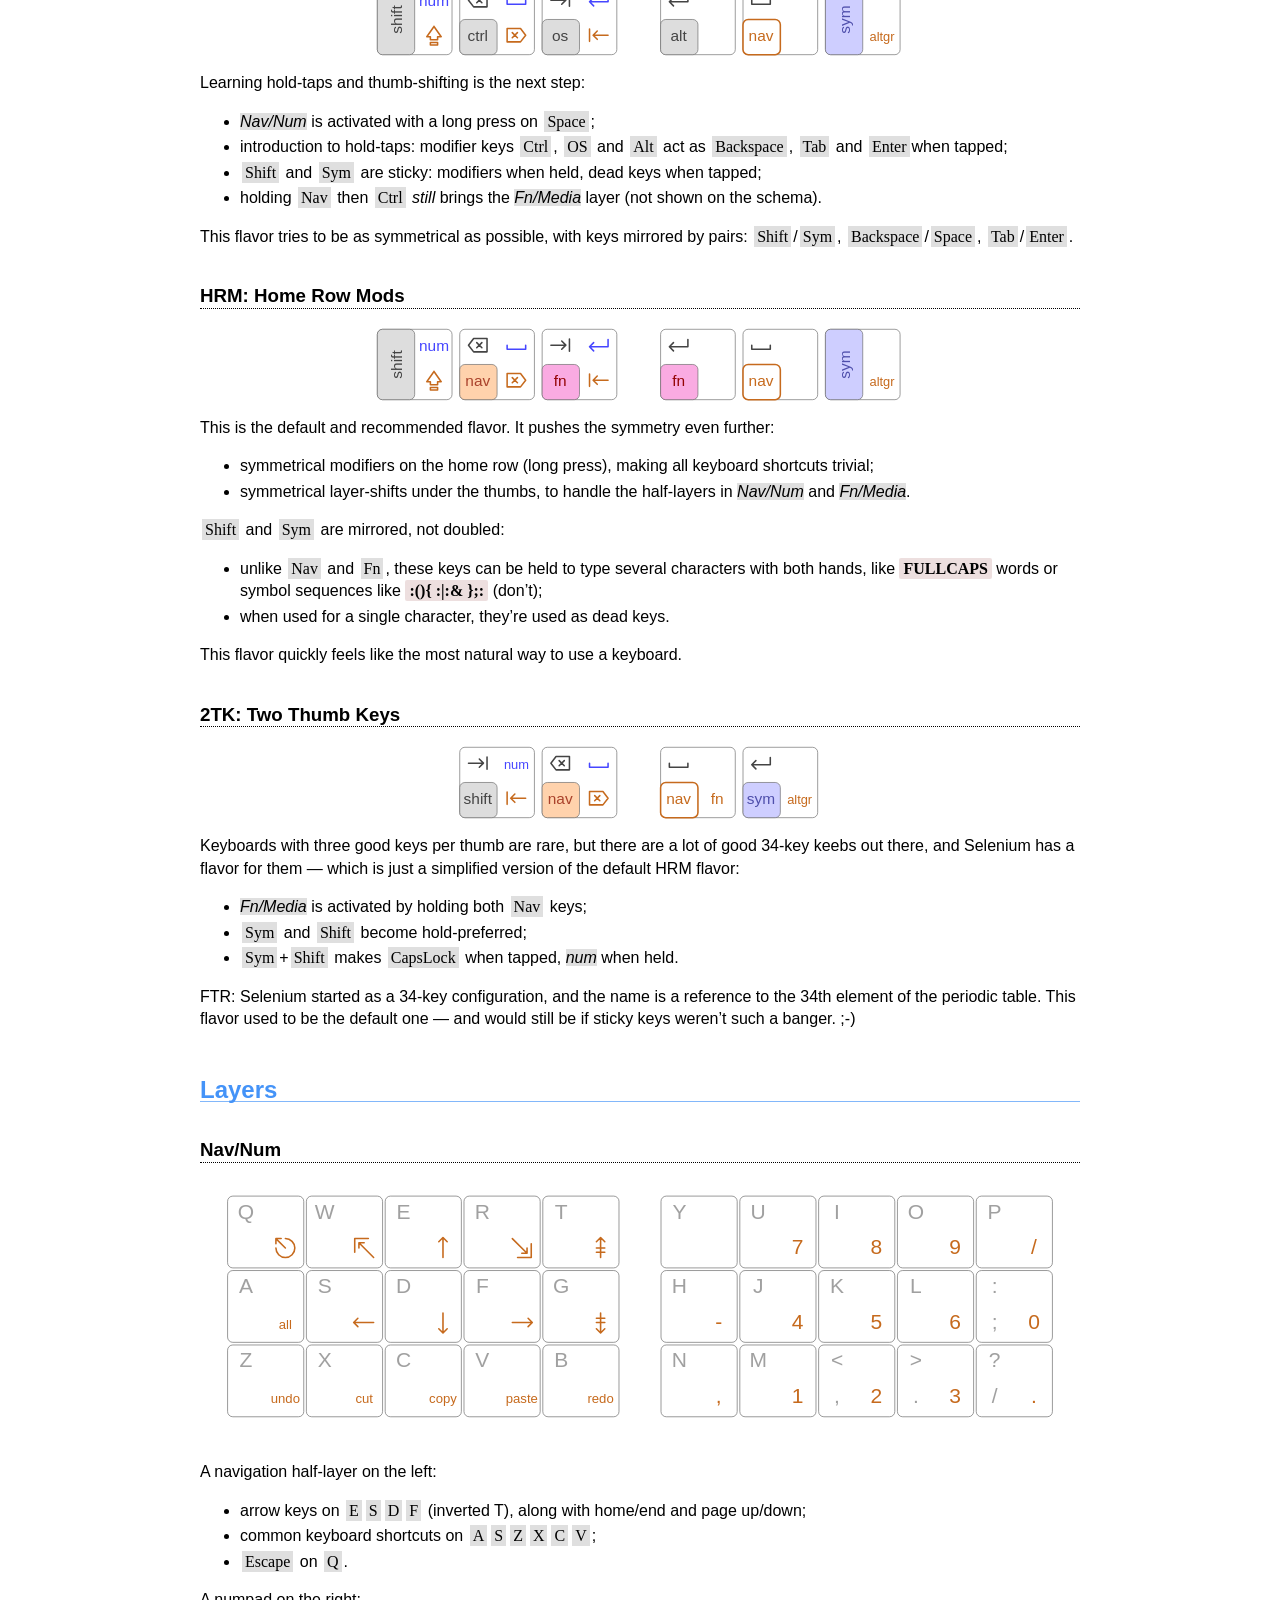
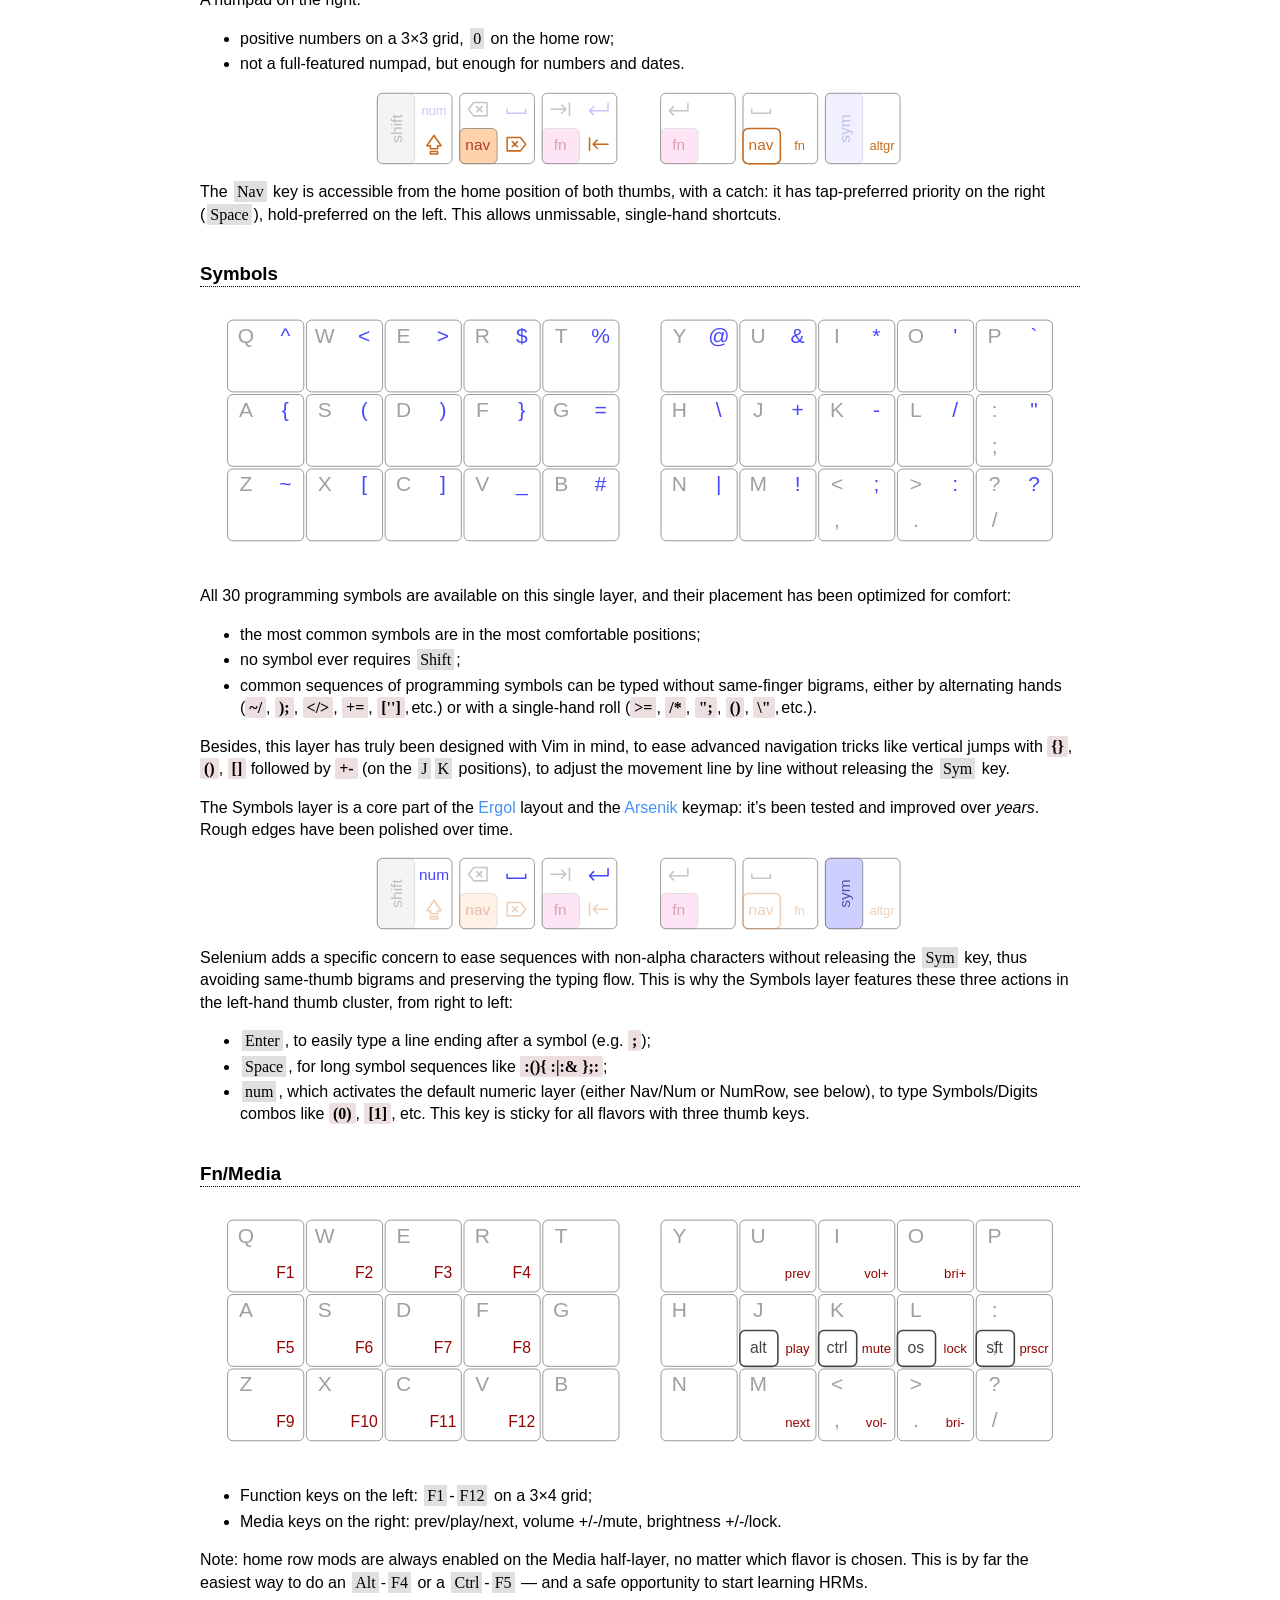
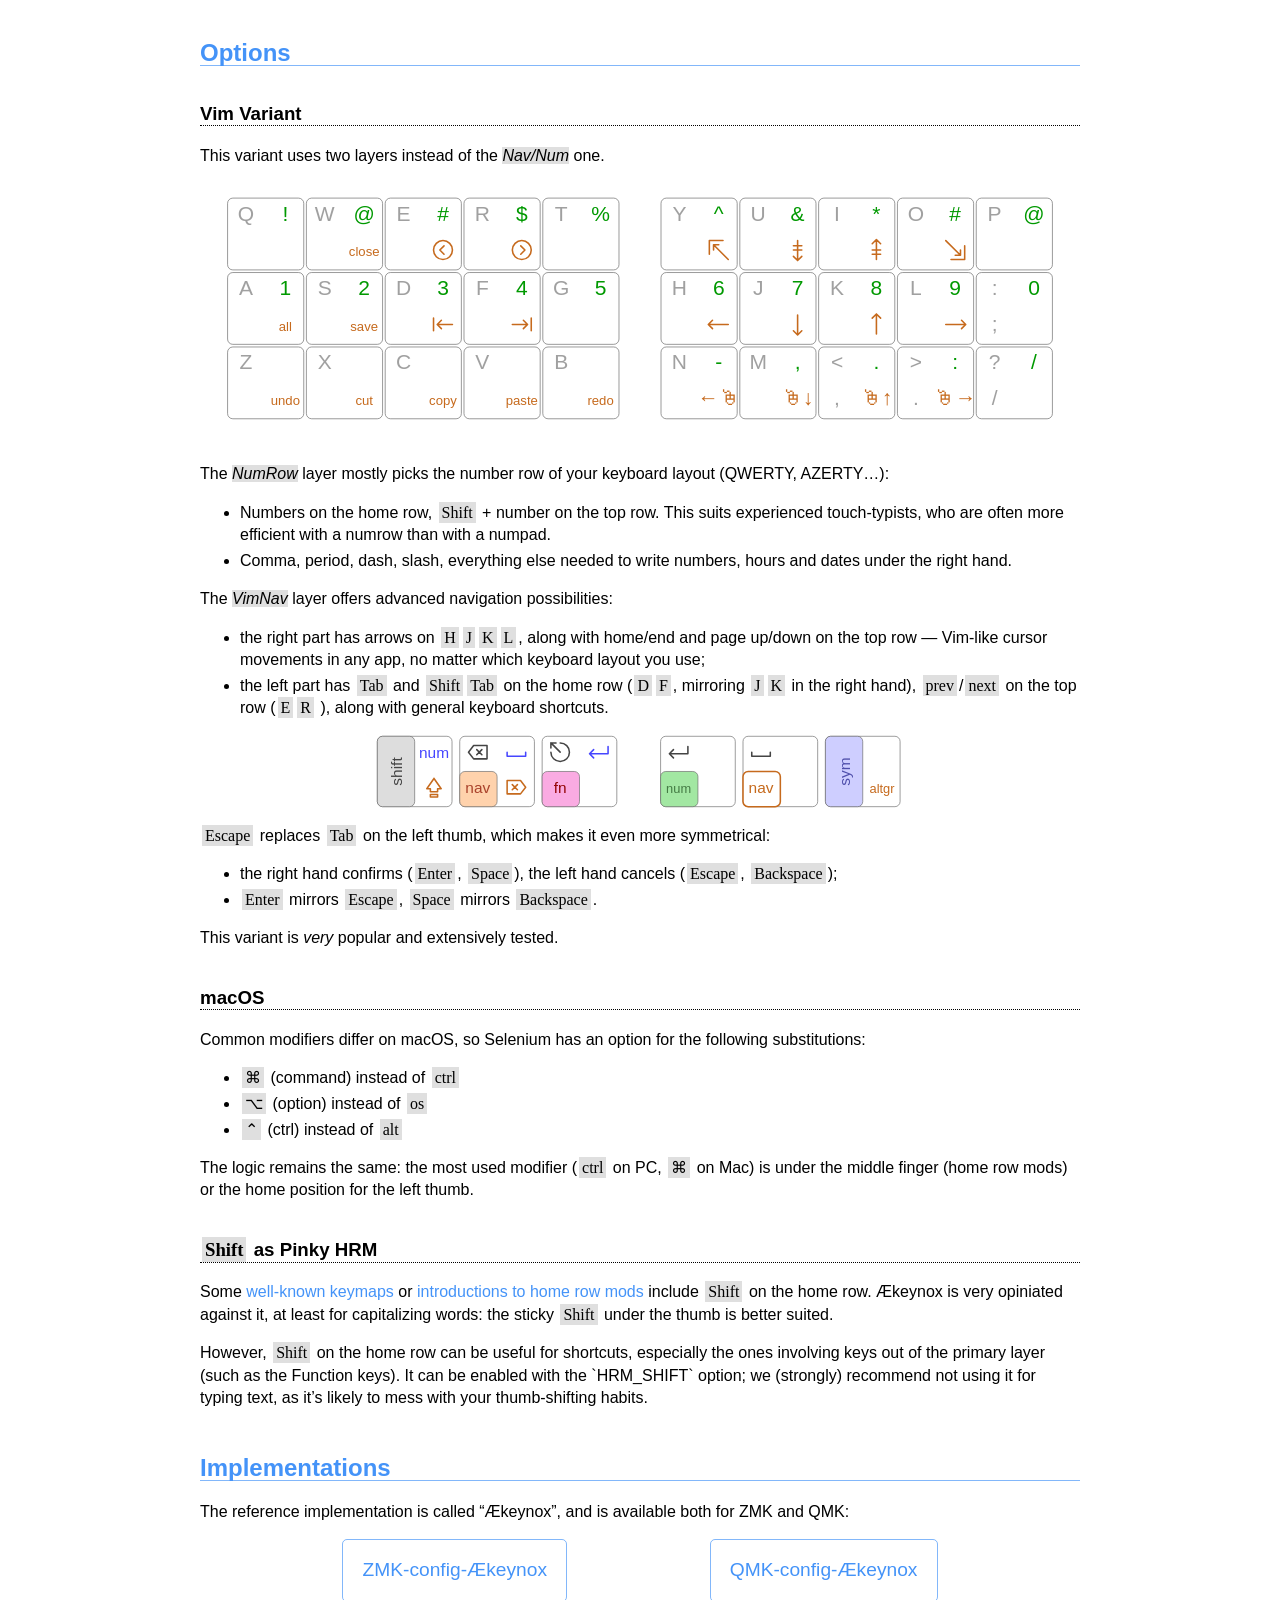
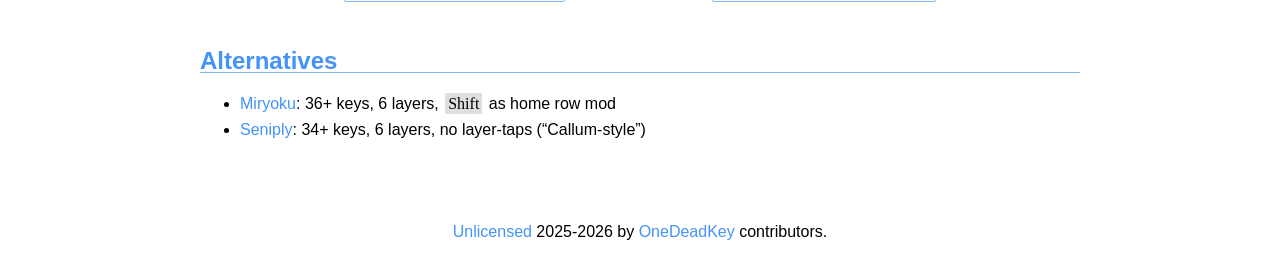
==== commit 8b8cdfb8: "fix: Clarify number of keys" ====
--- a/index.html
+++ b/index.html
@@ -110,7 +110,7 @@
         | <a href="faq">FAQ</a></nav>
       <h1>Selenium</h1>
       <p>A configurable <a href="https://github.com/OneDeadKey/arsenik">Arsenik</a>
-        variant for split keyboards.</p>
+        variant for 34/36/42-key split keyboards.</p>
 
       <form>
         <div class="menu">
@@ -144,12 +144,13 @@
         <div class="main-view">
           <object type="image/svg+xml" data="keeb.svg"></object>
         </div>
+        <p><i>Click the options below to update the image above.</i></p>
         <table id="menu">
           <tr id="menu-ez">
             <th> EZ </th>
             <td> <strong>No hold-taps</strong>
-              <br> A beginner-friendly keymap for 42-key keebs.
-              <br> <kbd>Backspace</kbd>, <kbd>Return</kbd> and <kbd>Shift</kbd> on outer columns.
+              <br> A beginner-friendly keymap for 42-key keyboards.
+              <br> <kbd>Backspace</kbd>, <kbd>Return</kbd> and <kbd>Shift</kbd> on outer columns (not shown).
             </td>
           </tr>
           <tr id="menu-tt">
@@ -157,11 +158,12 @@
             <td> <strong>Thumb-taps</strong>: spare your pinkies
               <br><i class="layer">Nav</i> layer with a long press on the <kbd>Space</kbd> key.
               <br> <kbd>Backspace</kbd>, <kbd>Return</kbd> and <kbd>Shift</kbd> under the thumbs.
+              <br> Suitable for 36-key keyboards.
             </td>
           </tr>
           <tr id="menu-hrm" class="selected">
             <th> HRM </th>
-            <td> <strong>home row mods</strong>: the sane default
+            <td> <strong>Home row mods</strong>: the sane default
               <br>Symmetrical modifiers on the home row.
               <br>Symmetrical layer-shifts under the thumbs.
             </td>
@@ -169,7 +171,7 @@
           <tr id="menu-2tk">
             <th> 2TK </th>
             <td> <strong>Two thumb keys</strong>: a sane alternative
-              <br>If three thumbs do not work for you. </td>
+              <br>If three keys per thumb don’t work for you or you own a 34-key keyboard. </td>
           </tr>
         </table>
       </form>
@@ -486,7 +488,6 @@
       <ul>
         <li>positive numbers on a 3×3 grid, <kbd>0</kbd> on the home row; </li>
         <li>not a full-featured numpad, but enough for numbers and dates.</li>
-        <li>lock/unlock this layer using <kbd>numpad</kbd> (handy for games, CAD or spreadsheets)</li>
       </ul>
       <svg viewBox="0 10 410 57">
         <g class="left">
@@ -657,7 +658,6 @@
           (<kbd>D</kbd><kbd>F</kbd>, mirroring <kbd>J</kbd><kbd>K</kbd> in the right hand),
           <kbd>prev</kbd>/<kbd>next</kbd> on the top row (<kbd>E</kbd><kbd>R</kbd> ), along with
           general keyboard shortcuts. </li>
-        <li>lock/unlock the <i class="layer">NavNum</i> layer using <kbd>numpad</kbd> (handy for games, CAD or spreadsheets)</li>
       </ul>
       <svg viewBox="0 10 410 57">
         <g class="left">
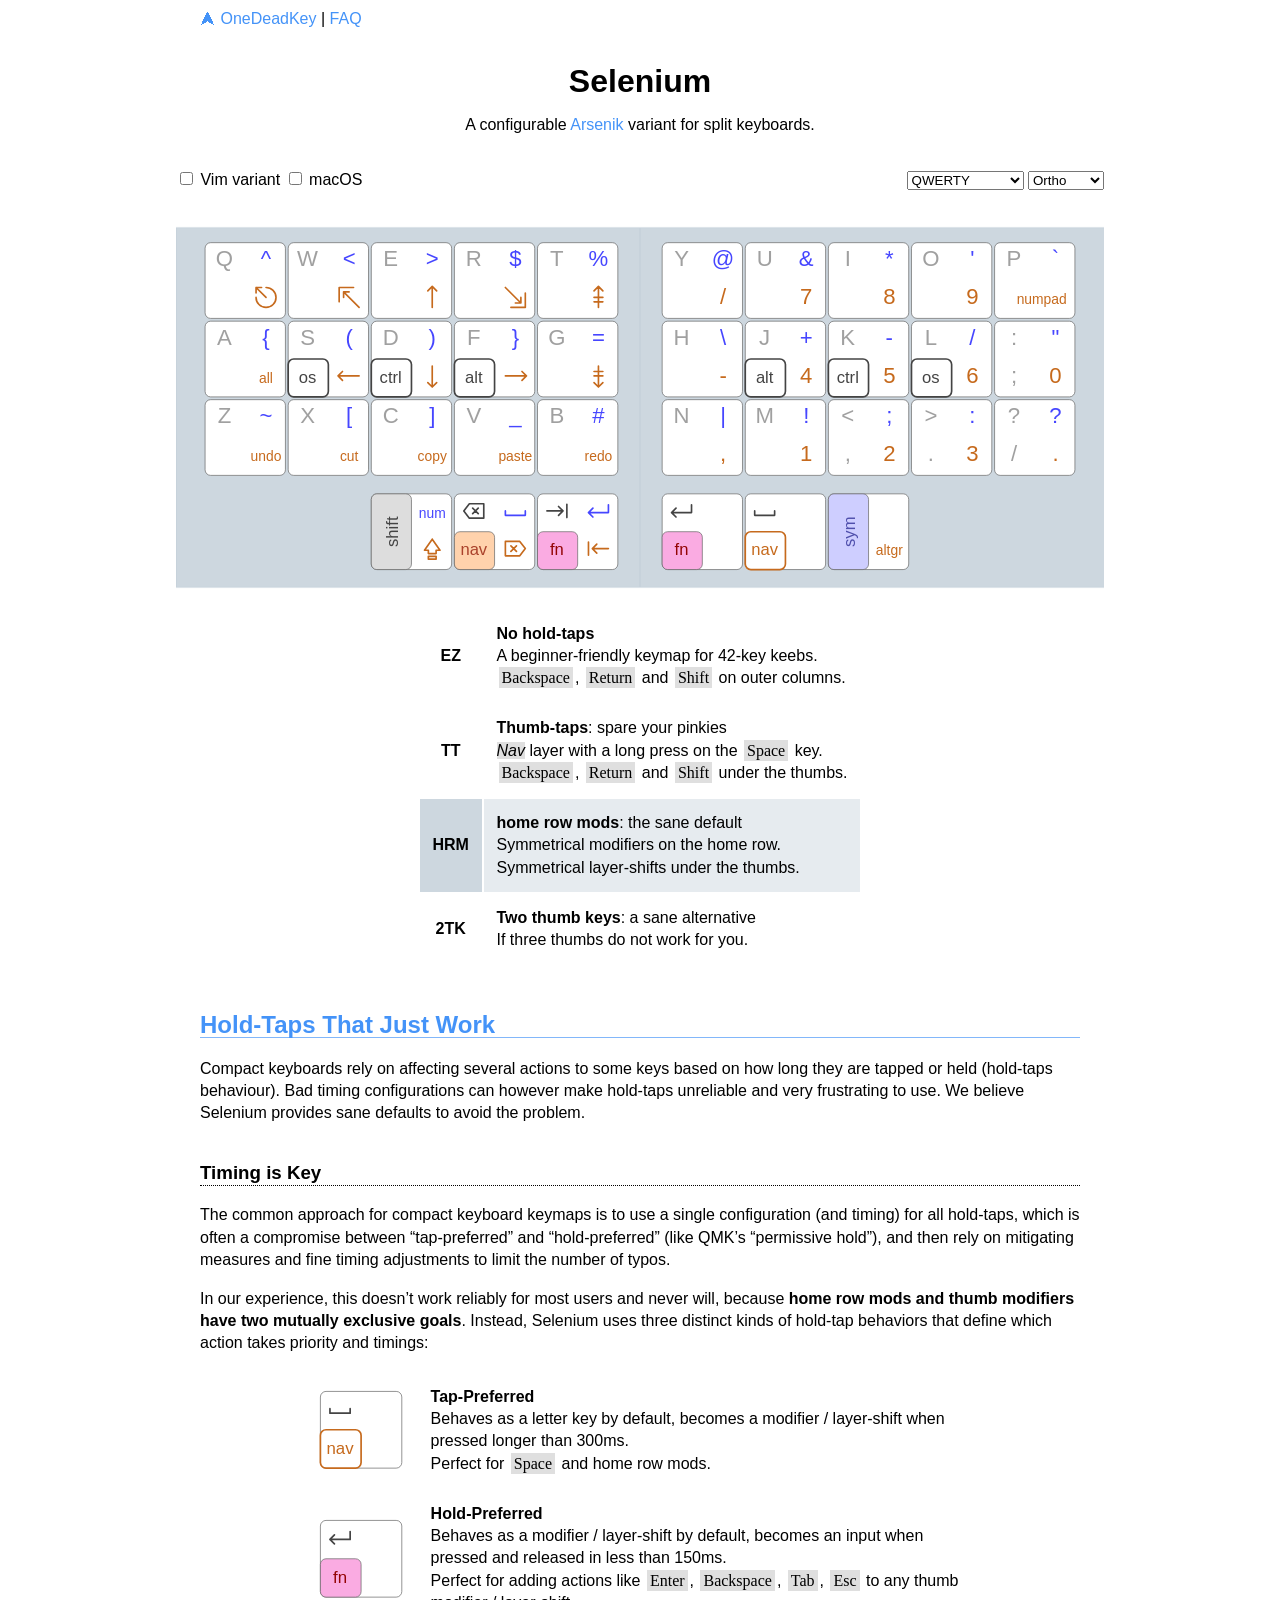
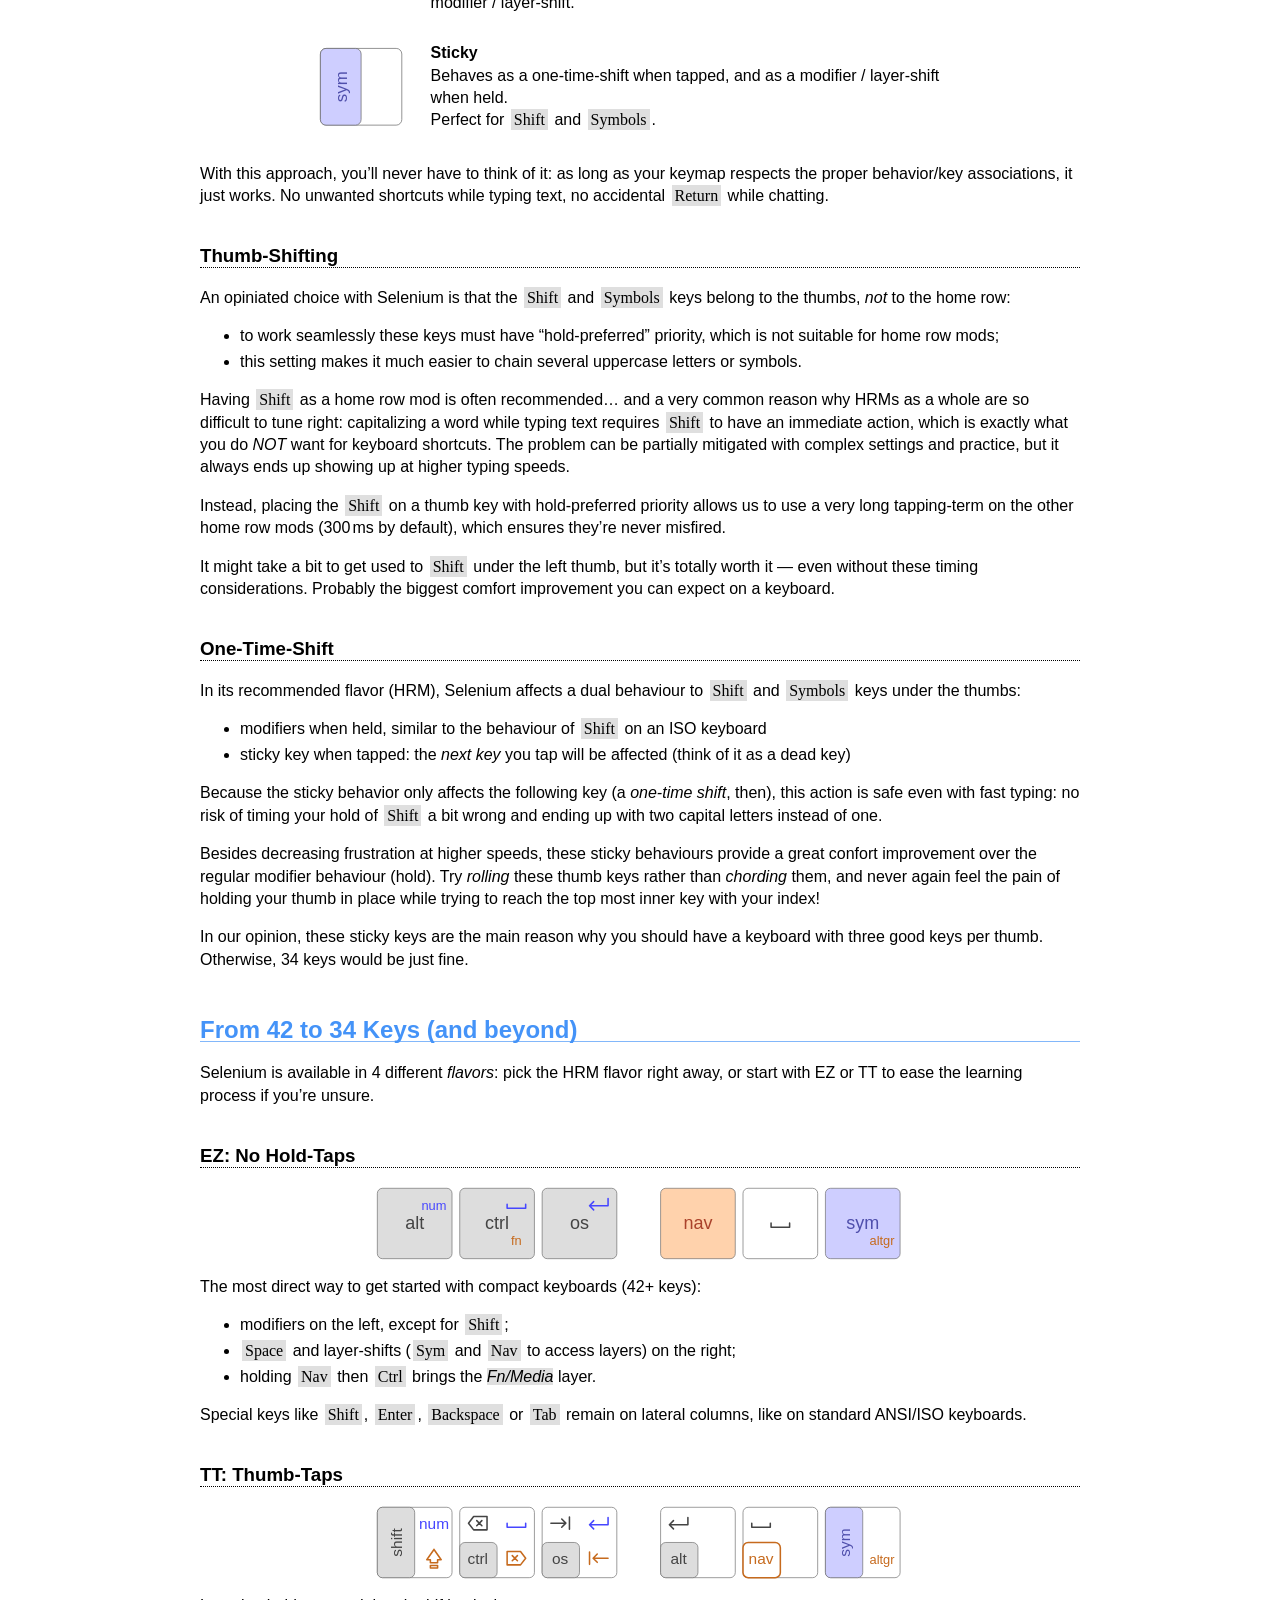
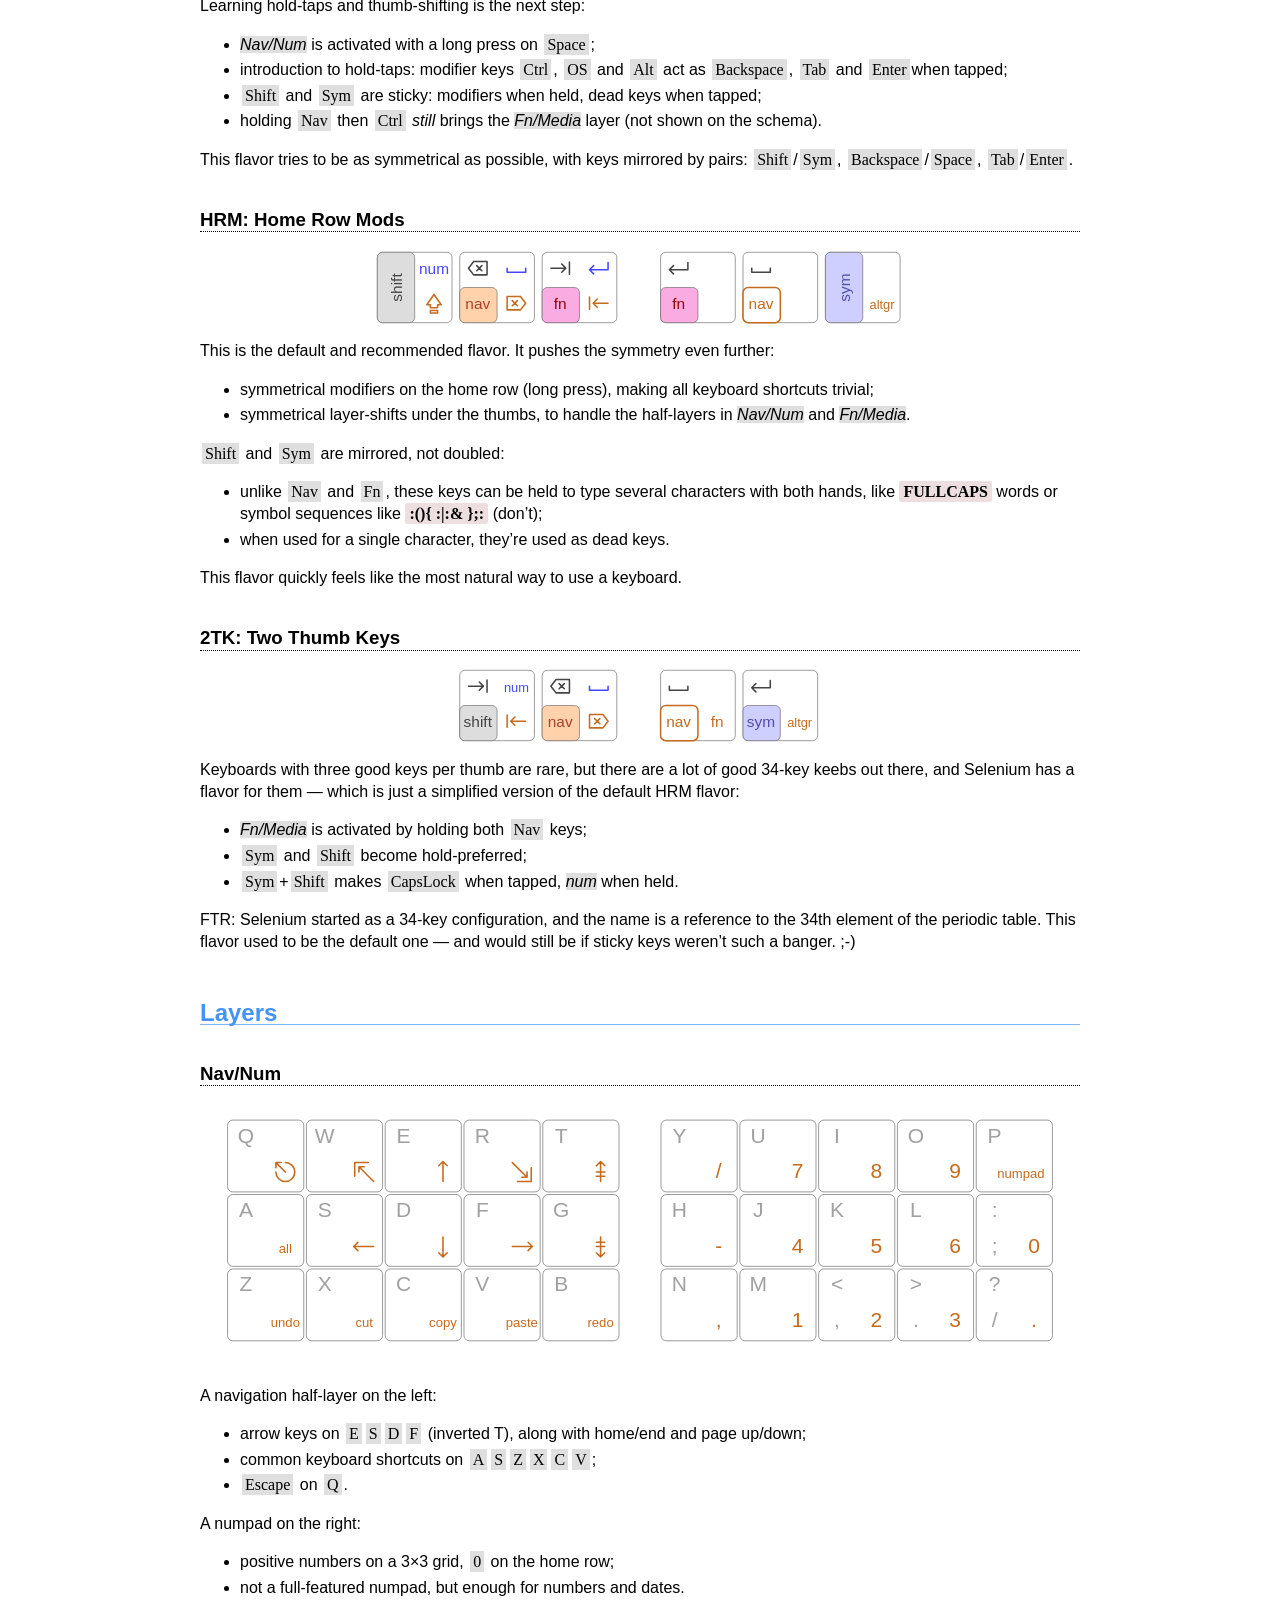
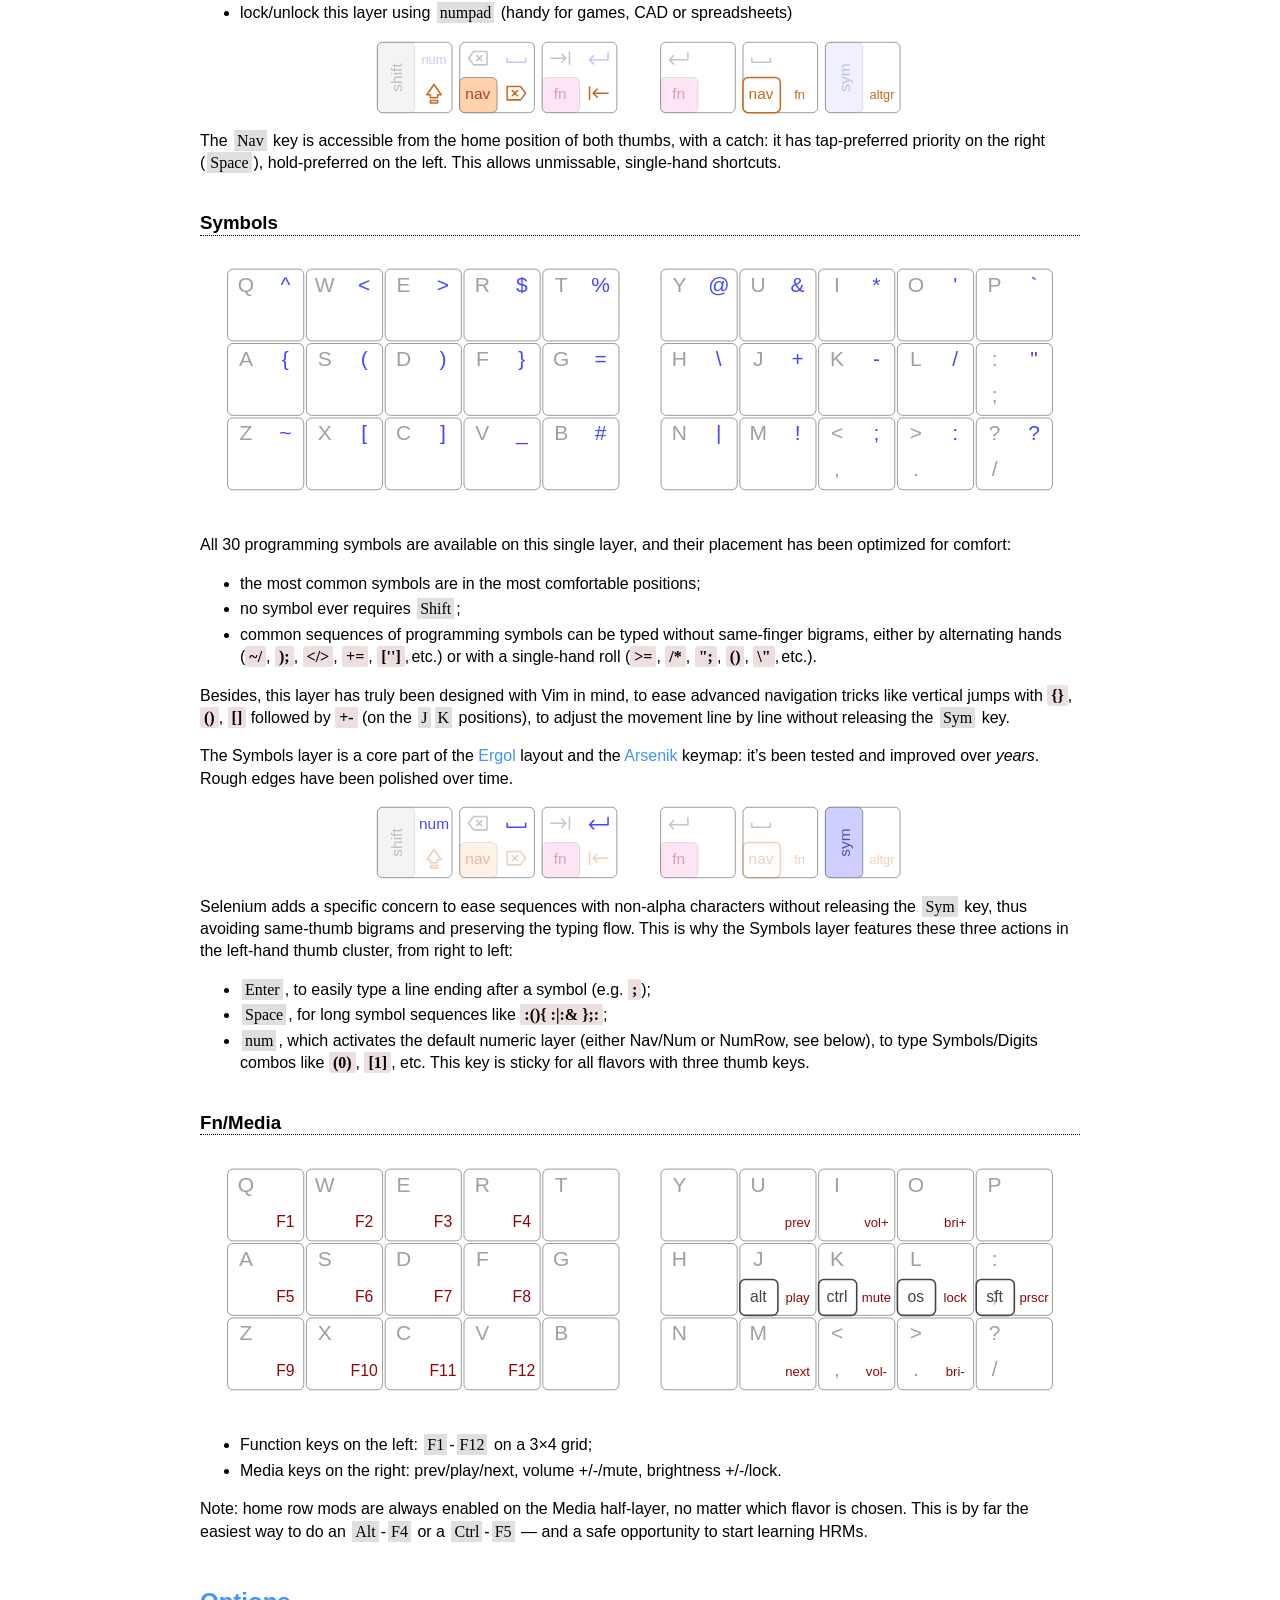
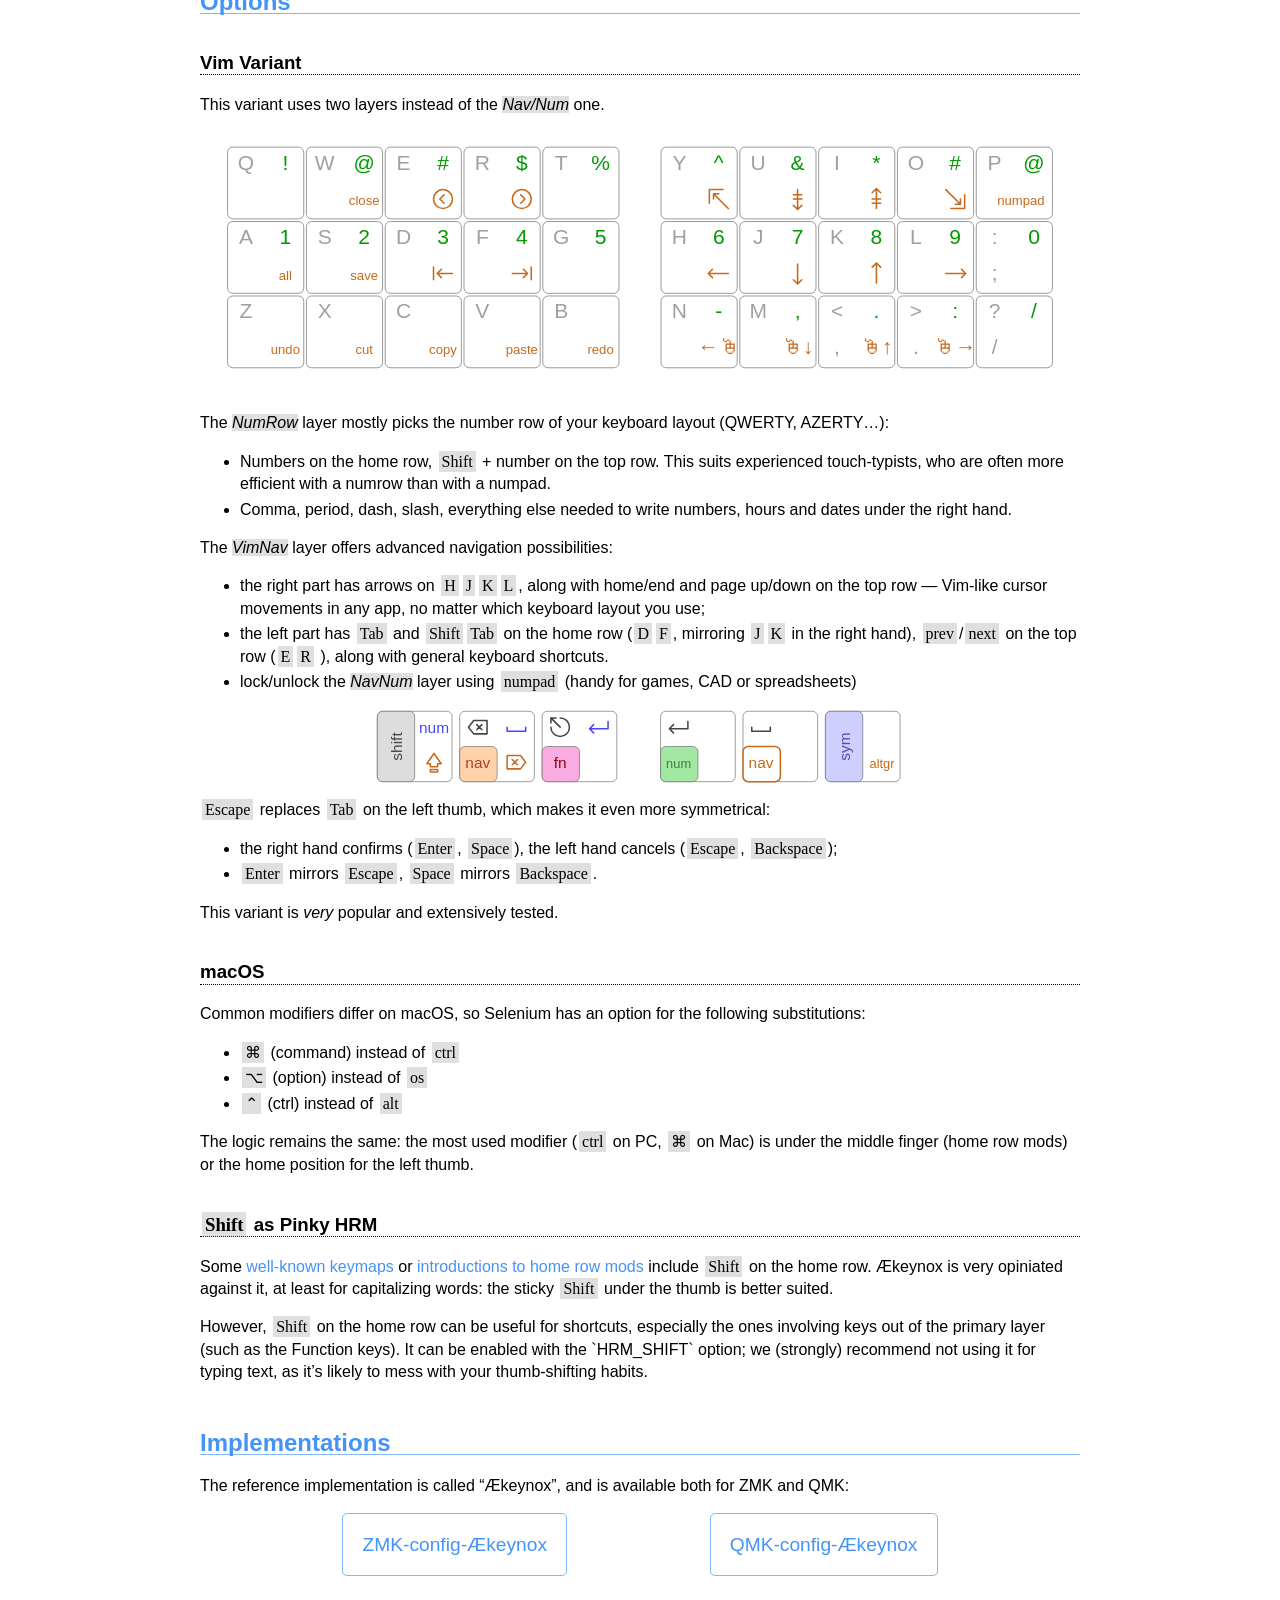
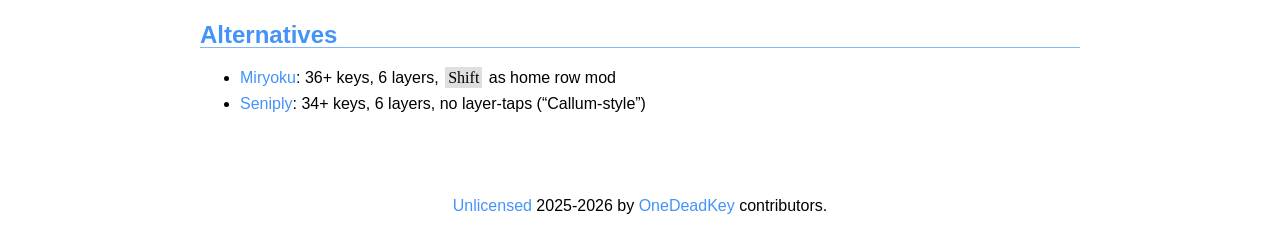
==== commit 87bb3bd2: "Merge 4a0b4ca23da86509174570811f926ea5cd2fb0c7 into a92b5e61edcd28e455fd340dffdfc218c1240687" ====
--- a/index.html
+++ b/index.html
@@ -110,7 +110,7 @@
         | <a href="faq">FAQ</a></nav>
       <h1>Selenium</h1>
       <p>A configurable <a href="https://github.com/OneDeadKey/arsenik">Arsenik</a>
-        variant for 34/36/42-key split keyboards.</p>
+        variant for split keyboards.</p>
 
       <form>
         <div class="menu">
@@ -144,13 +144,12 @@
         <div class="main-view">
           <object type="image/svg+xml" data="keeb.svg"></object>
         </div>
-        <p><i>Click the options below to update the image above.</i></p>
         <table id="menu">
           <tr id="menu-ez">
             <th> EZ </th>
             <td> <strong>No hold-taps</strong>
-              <br> A beginner-friendly keymap for 42-key keyboards.
-              <br> <kbd>Backspace</kbd>, <kbd>Return</kbd> and <kbd>Shift</kbd> on outer columns (not shown).
+              <br> A beginner-friendly keymap for 42-key keebs.
+              <br> <kbd>Backspace</kbd>, <kbd>Return</kbd> and <kbd>Shift</kbd> on outer columns.
             </td>
           </tr>
           <tr id="menu-tt">
@@ -158,12 +157,11 @@
             <td> <strong>Thumb-taps</strong>: spare your pinkies
               <br><i class="layer">Nav</i> layer with a long press on the <kbd>Space</kbd> key.
               <br> <kbd>Backspace</kbd>, <kbd>Return</kbd> and <kbd>Shift</kbd> under the thumbs.
-              <br> Suitable for 36-key keyboards.
             </td>
           </tr>
           <tr id="menu-hrm" class="selected">
             <th> HRM </th>
-            <td> <strong>Home row mods</strong>: the sane default
+            <td> <strong>home row mods</strong>: the sane default
               <br>Symmetrical modifiers on the home row.
               <br>Symmetrical layer-shifts under the thumbs.
             </td>
@@ -171,7 +169,7 @@
           <tr id="menu-2tk">
             <th> 2TK </th>
             <td> <strong>Two thumb keys</strong>: a sane alternative
-              <br>If three keys per thumb don’t work for you or you own a 34-key keyboard. </td>
+              <br>If three thumbs do not work for you. </td>
           </tr>
         </table>
       </form>
@@ -488,6 +486,7 @@
       <ul>
         <li>positive numbers on a 3×3 grid, <kbd>0</kbd> on the home row; </li>
         <li>not a full-featured numpad, but enough for numbers and dates.</li>
+        <li>lock/unlock this layer using <kbd>numpad</kbd> (handy for games, CAD or spreadsheets)</li>
       </ul>
       <svg viewBox="0 10 410 57">
         <g class="left">
@@ -658,6 +657,7 @@
           (<kbd>D</kbd><kbd>F</kbd>, mirroring <kbd>J</kbd><kbd>K</kbd> in the right hand),
           <kbd>prev</kbd>/<kbd>next</kbd> on the top row (<kbd>E</kbd><kbd>R</kbd> ), along with
           general keyboard shortcuts. </li>
+        <li>lock/unlock the <i class="layer">NavNum</i> layer using <kbd>numpad</kbd> (handy for games, CAD or spreadsheets)</li>
       </ul>
       <svg viewBox="0 10 410 57">
         <g class="left">
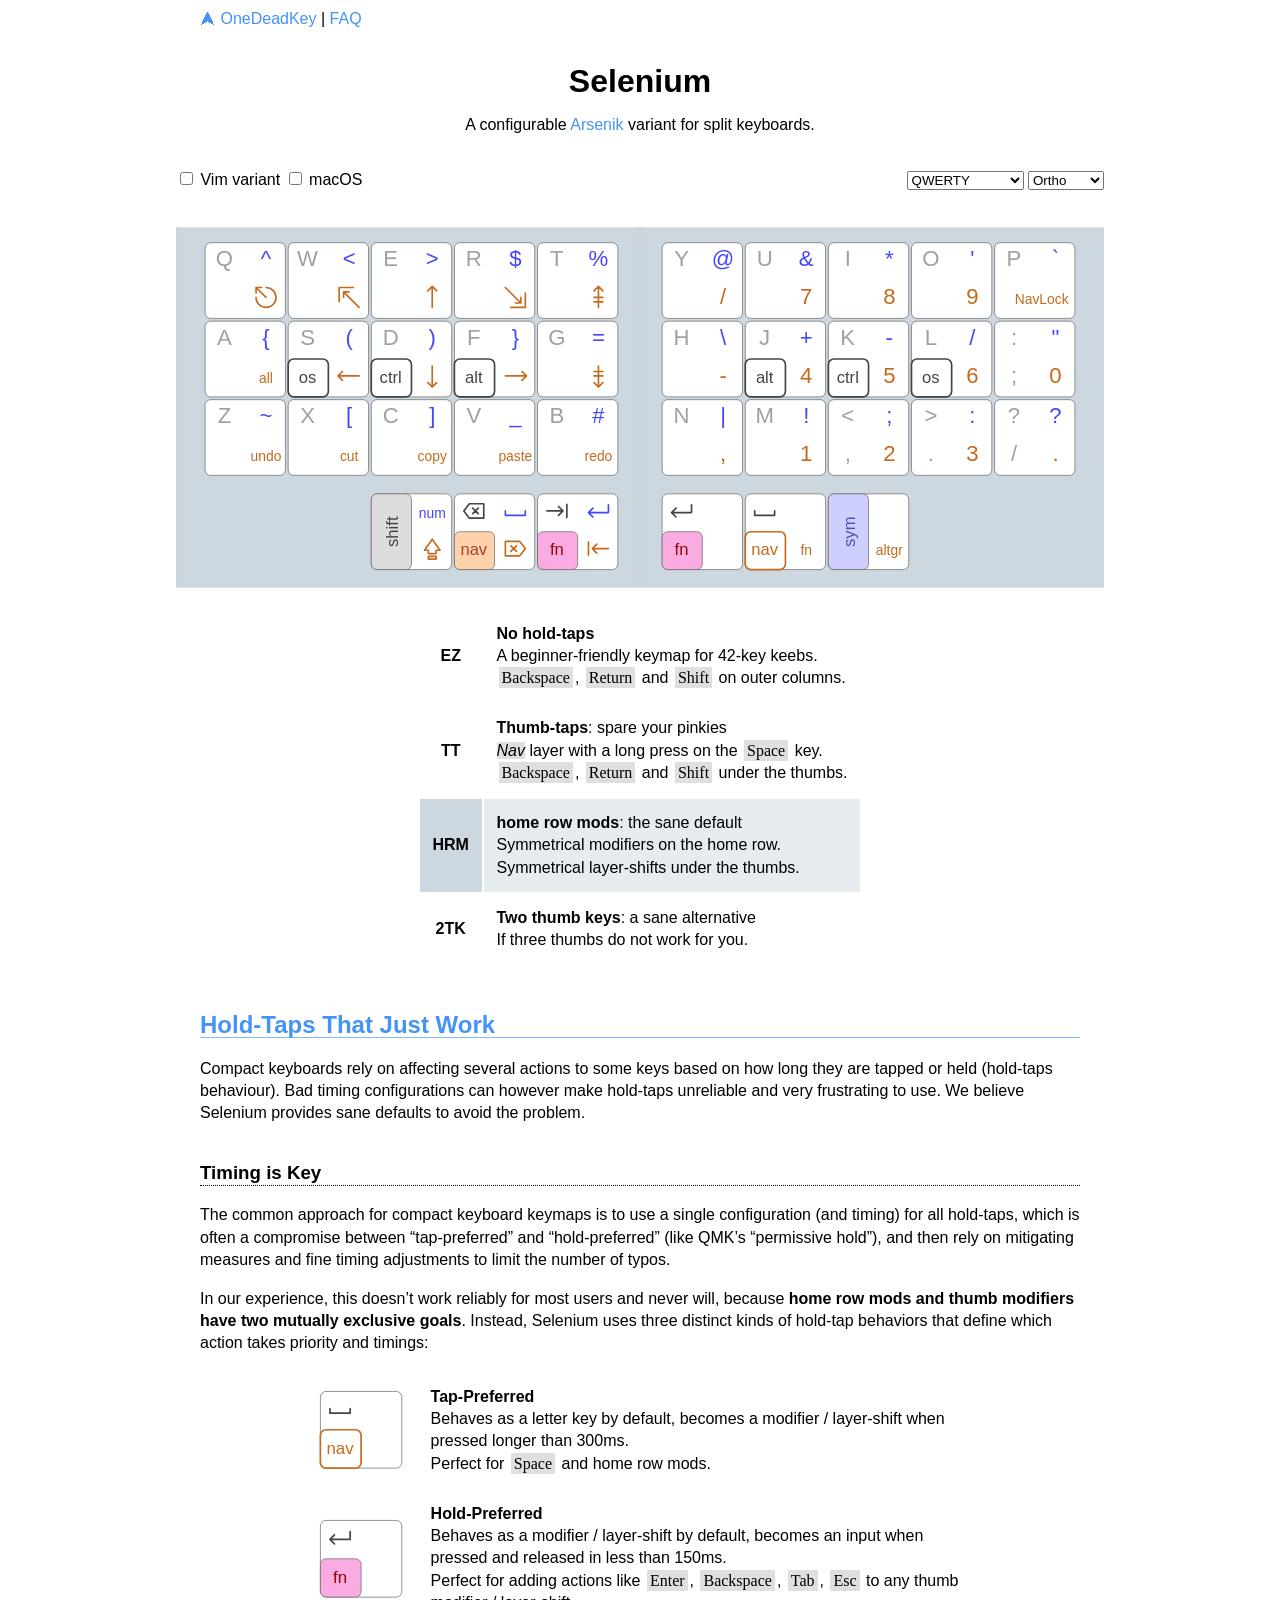
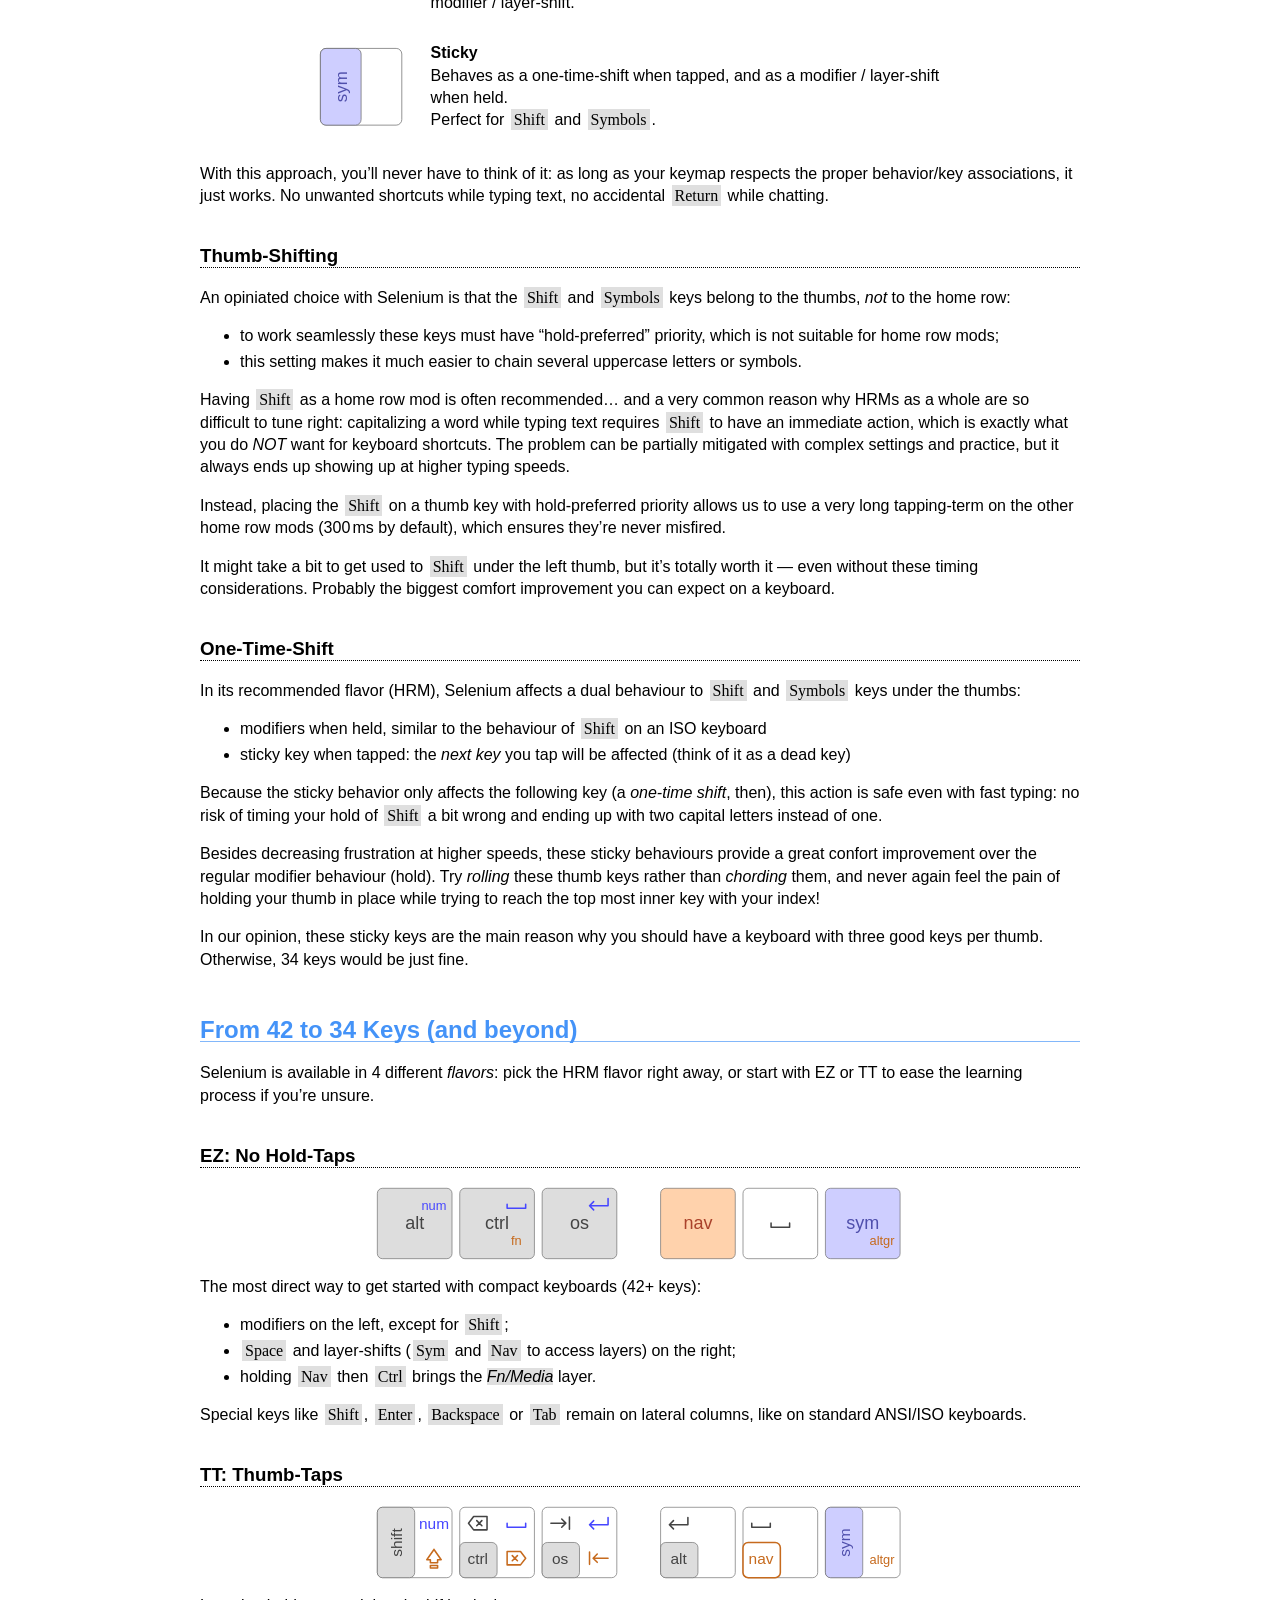
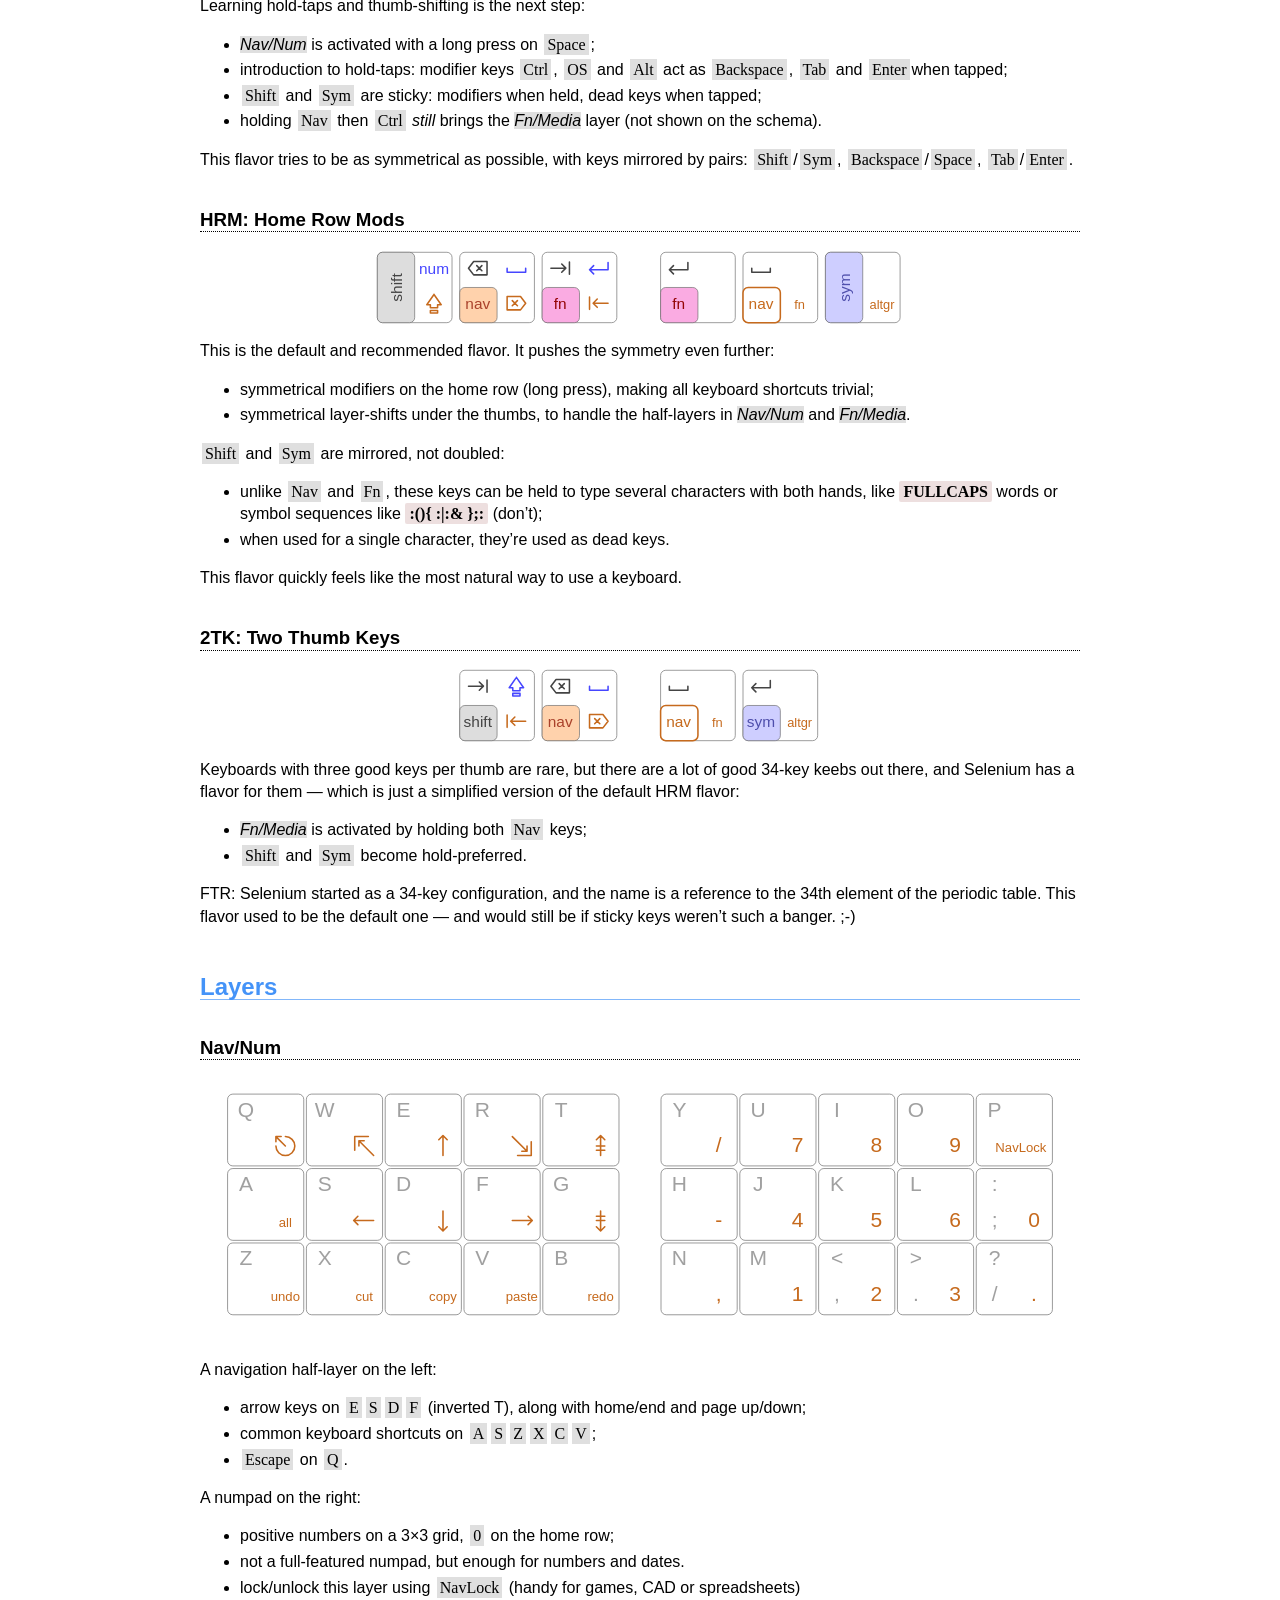
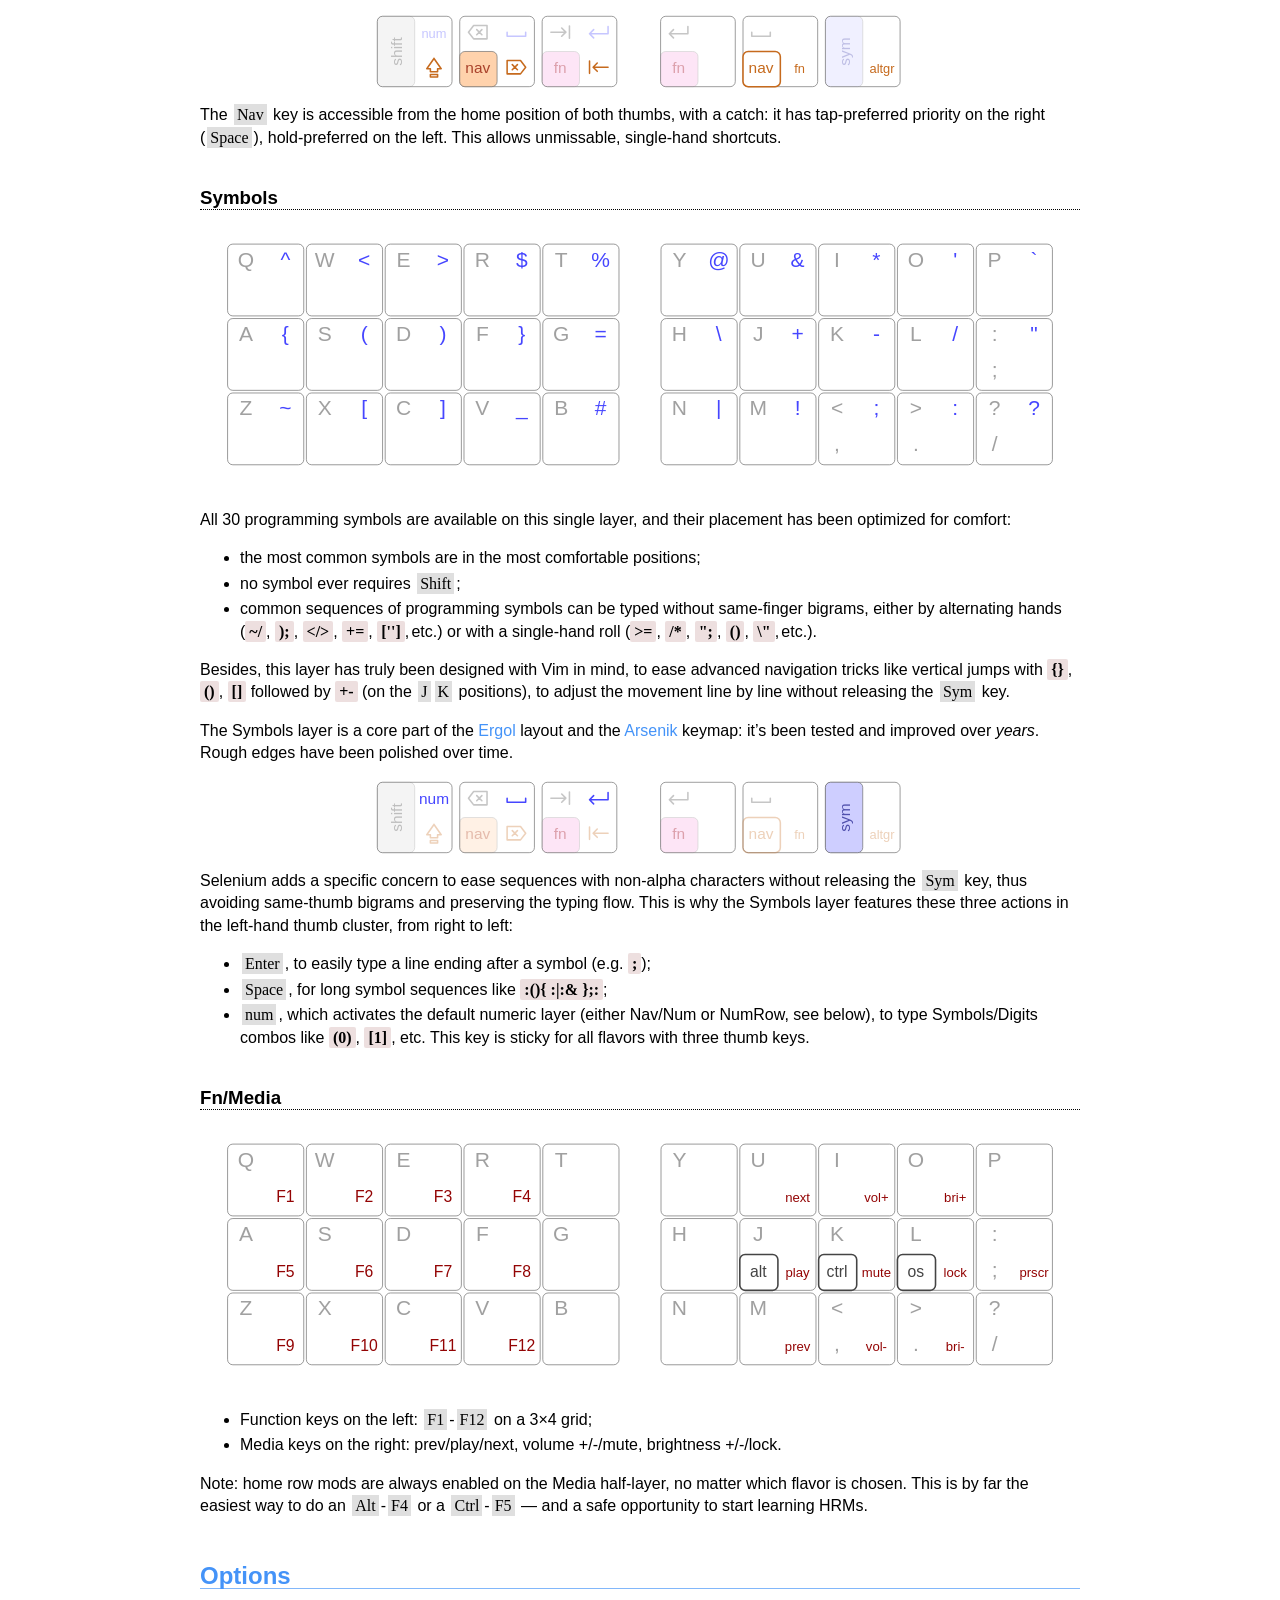
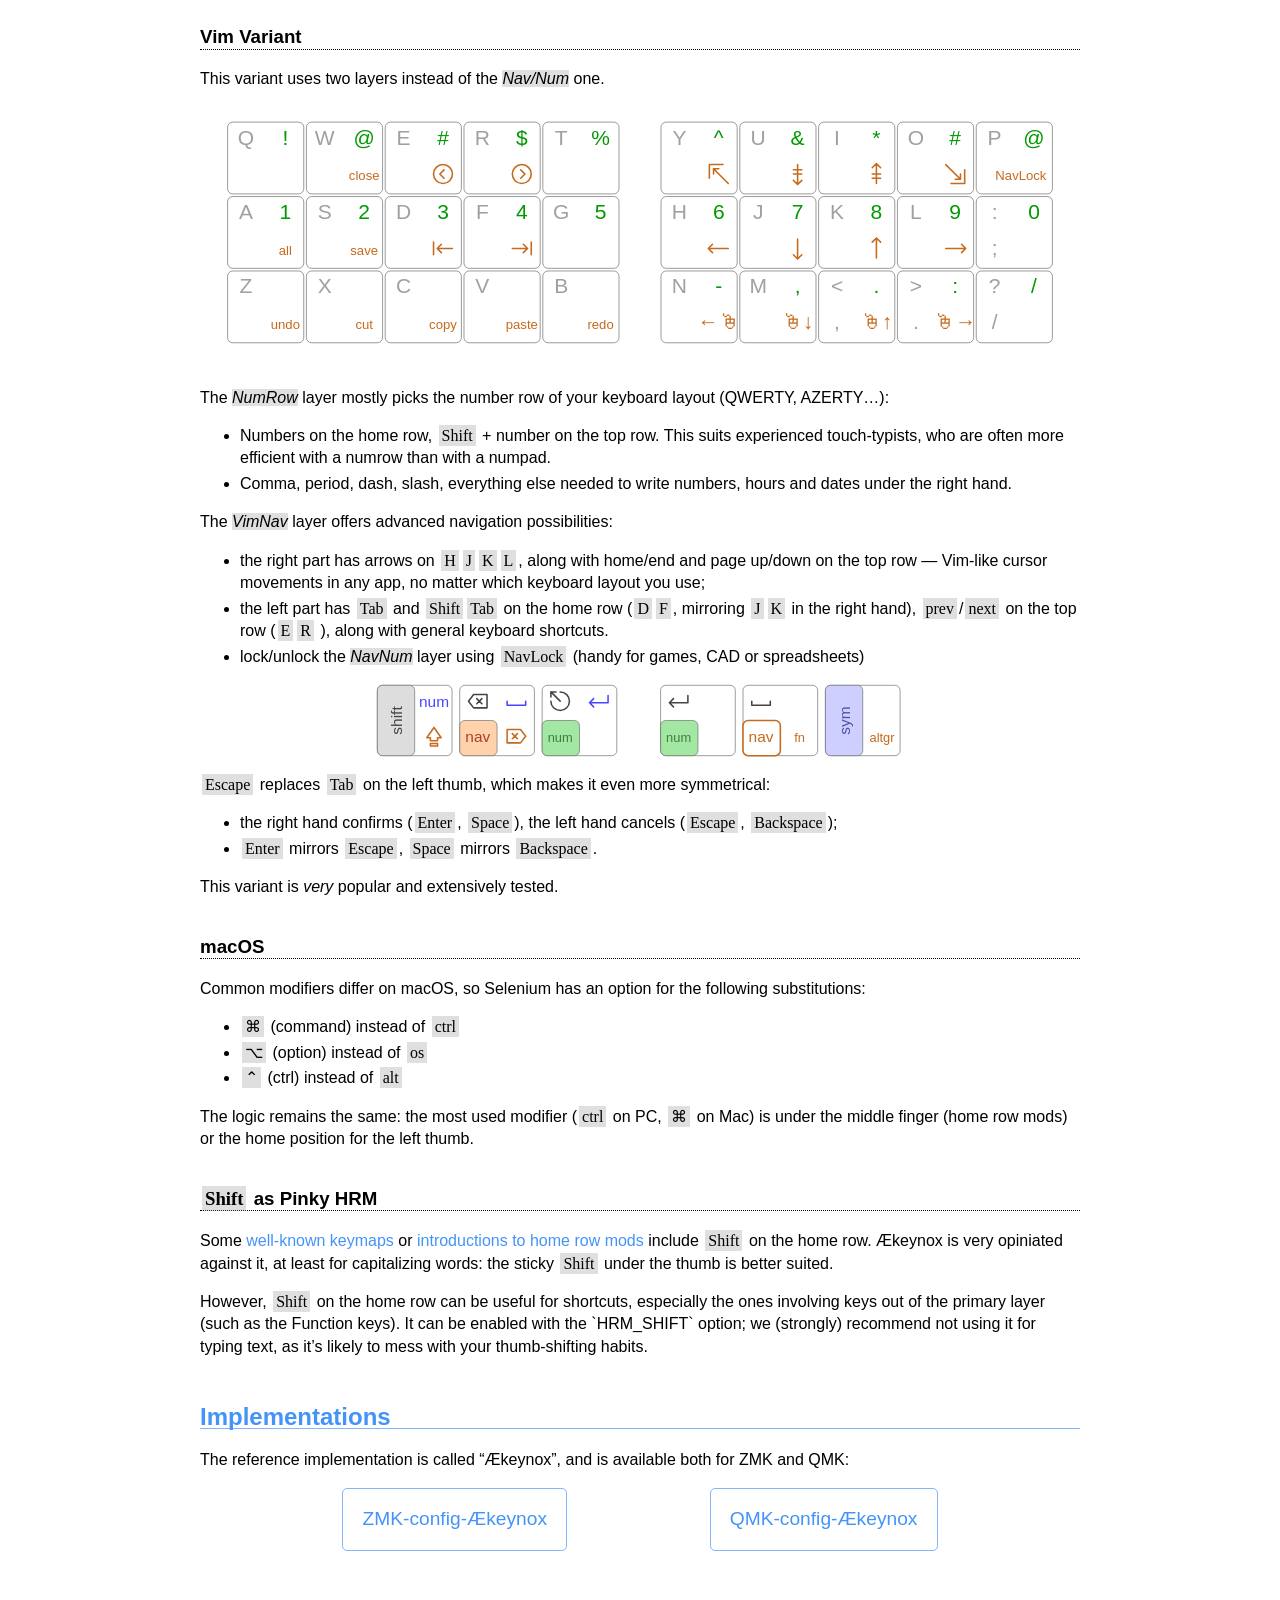
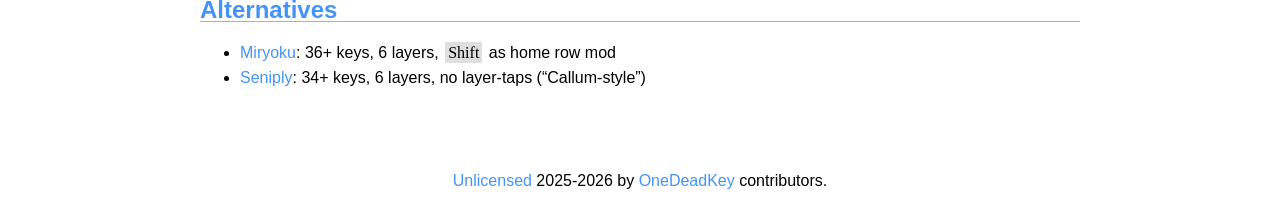
==== commit d7900fac: "fix: numpad -> NavLock" ====
--- a/index.html
+++ b/index.html
@@ -63,6 +63,7 @@
           <rect class="holdTap borderNav tap-pref"/>
           <text class="level1  borderNav pc">nav</text>
           <use  class="level2" href="#glyph_space"/>
+          <text class="layerNav shortcut">fn</text>
         </g>
       </defs>
     </svg>
@@ -434,18 +435,12 @@
             <text class="level1 colorMod pc">shift</text>
             <use  class="level2"   href="#glyph_tab"/>
             <use  class="layerNav" href="#glyph_btab"/>
-            <text class="layerSym shortcut">num</text>
+            <use  class="layerSym" href="#glyph_caps"/>
           </g>
           <use class="reachy" href="#nav-left"/>
         </g>
         <g class="right">
-          <g class="reachy thumb">
-            <rect/>
-            <rect class="holdTap borderNav tap-pref"/>
-            <text class="level1  borderNav pc">nav</text>
-            <use  class="level2" href="#glyph_space"/>
-            <text class="layerNav pc">fn</text>
-          </g>
+          <use class="reachy" href="#nav-right"/>
           <g class="comfy thumb">
             <rect/>
             <rect class="holdTap colorSym"/>
@@ -460,9 +455,7 @@
         the default HRM flavor: </p>
       <ul>
         <li> <i class="layer">Fn/Media</i> is activated by holding both <kbd>Nav</kbd> keys; </li>
-        <li> <kbd>Sym</kbd> and <kbd>Shift</kbd> become hold-preferred; </li>
-        <li> <kbd>Sym</kbd>+<kbd>Shift</kbd> makes <kbd>CapsLock</kbd> when tapped,
-          <i class="layer">num</i> when held.</li>
+        <li> <kbd>Shift</kbd> and <kbd>Sym</kbd> become hold-preferred. </li>
       </ul>
       <p> FTR: Selenium started as a 34-key configuration, and the name is a reference to the 34th
         element of the periodic table. This flavor used to be the default one — and would still be
@@ -486,7 +479,7 @@
       <ul>
         <li>positive numbers on a 3×3 grid, <kbd>0</kbd> on the home row; </li>
         <li>not a full-featured numpad, but enough for numbers and dates.</li>
-        <li>lock/unlock this layer using <kbd>numpad</kbd> (handy for games, CAD or spreadsheets)</li>
+        <li>lock/unlock this layer using <kbd>NavLock</kbd> (handy for games, CAD or spreadsheets)</li>
       </ul>
       <svg viewBox="0 10 410 57">
         <g class="left">
@@ -657,7 +650,7 @@
           (<kbd>D</kbd><kbd>F</kbd>, mirroring <kbd>J</kbd><kbd>K</kbd> in the right hand),
           <kbd>prev</kbd>/<kbd>next</kbd> on the top row (<kbd>E</kbd><kbd>R</kbd> ), along with
           general keyboard shortcuts. </li>
-        <li>lock/unlock the <i class="layer">NavNum</i> layer using <kbd>numpad</kbd> (handy for games, CAD or spreadsheets)</li>
+        <li>lock/unlock the <i class="layer">NavNum</i> layer using <kbd>NavLock</kbd> (handy for games, CAD or spreadsheets)</li>
       </ul>
       <svg viewBox="0 10 410 57">
         <g class="left">
@@ -665,8 +658,8 @@
           <use class="comfy"  href="#nav-left"/>
           <g class="reachy thumb">
             <rect/>
-            <rect class="holdTap colorFun"/>
-            <text class="level1  colorFun pc">fn</text>
+            <rect class="holdTap colorNum"/>
+            <text class="level1  colorNum shortcut">num</text>
             <use  class="level2"   href="#glyph_escape"/>
             <use  class="layerSym" href="#glyph_return"/>
           </g>
--- a/keeb.css
+++ b/keeb.css
@@ -130,6 +130,7 @@
 [layer3="vim"] .layerNav { display: none !important; }
 .thumb  text.title,
 .matrix text.title,
+.specialKey text.title,
 .key:hover        use.title,
 .thumb:hover  >   use.title,
 .specialKey:hover use.title { display: none; }
@@ -137,6 +138,12 @@
 .key:hover        text.title,
 .thumb:hover  >   text.title,
 .specialKey:hover text.title { display: block; }
+
+[layer3]:not([layer3="nav"]) .matrix .key:hover text.title.layerNav,
+[layer3]:not([layer3="vim"]) .matrix .key:hover text.title.layerVim,
+[layer3]:not([layer3="fun"]) .matrix .key:hover text.title.layerFun,
+[layer4]:not([layer4="sym"]) .matrix .key:hover text.title.layerSym,
+[layer4]:not([layer4="num"]) .matrix .key:hover text.title.layerNum { display: none; }
 
 #select {
   transform: translate(70px, 280px);
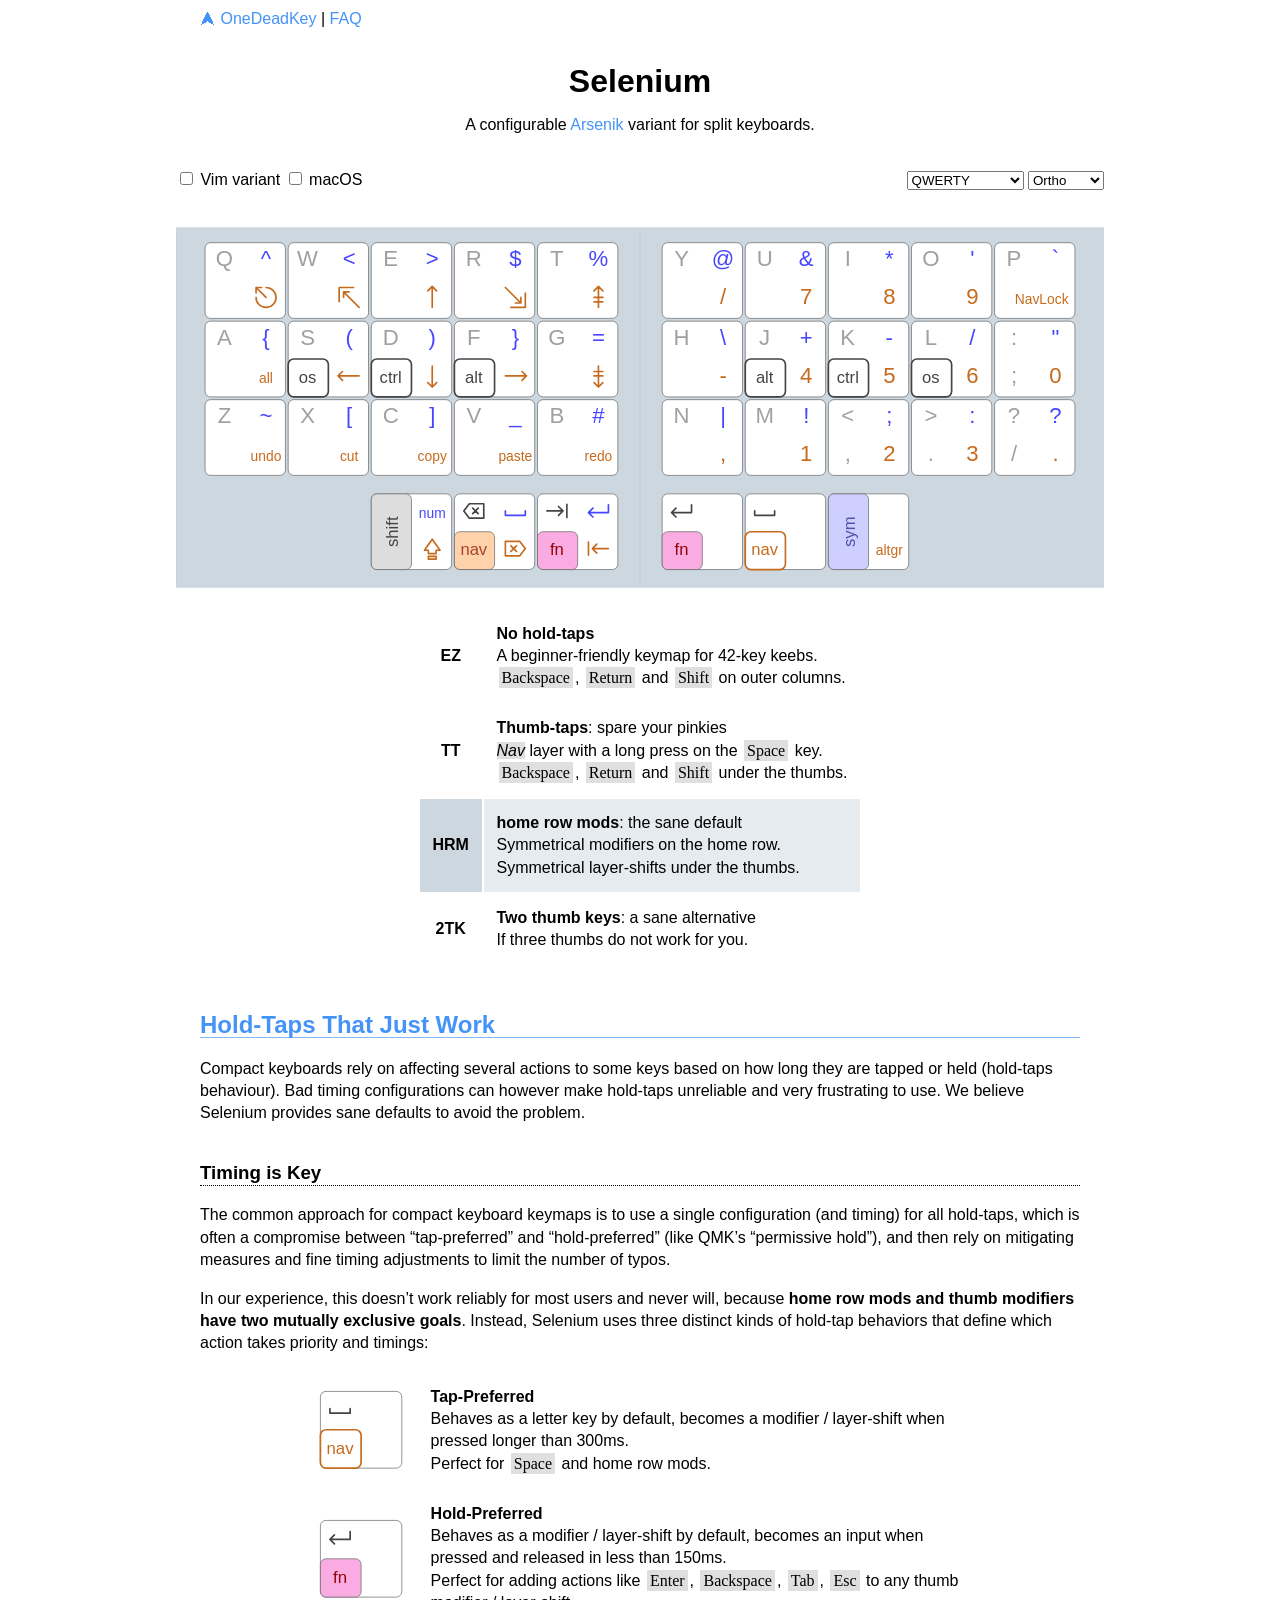
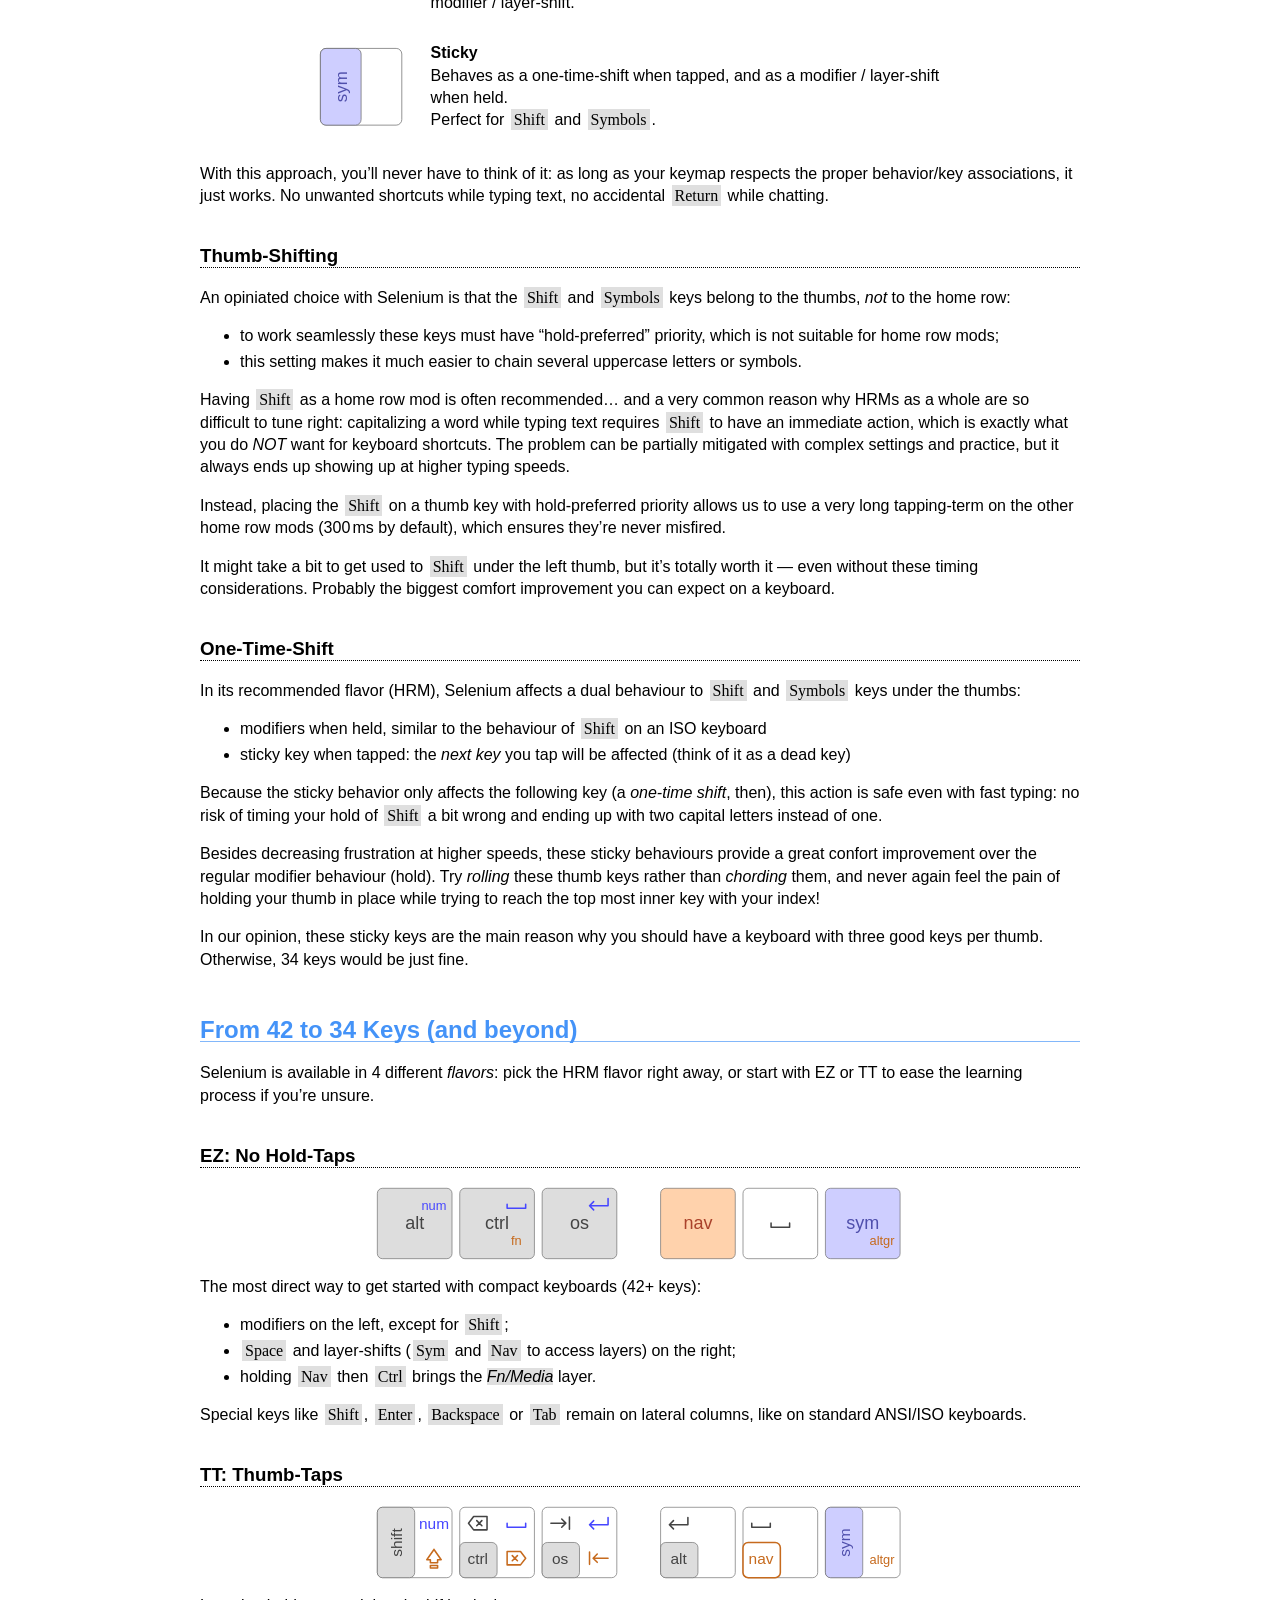
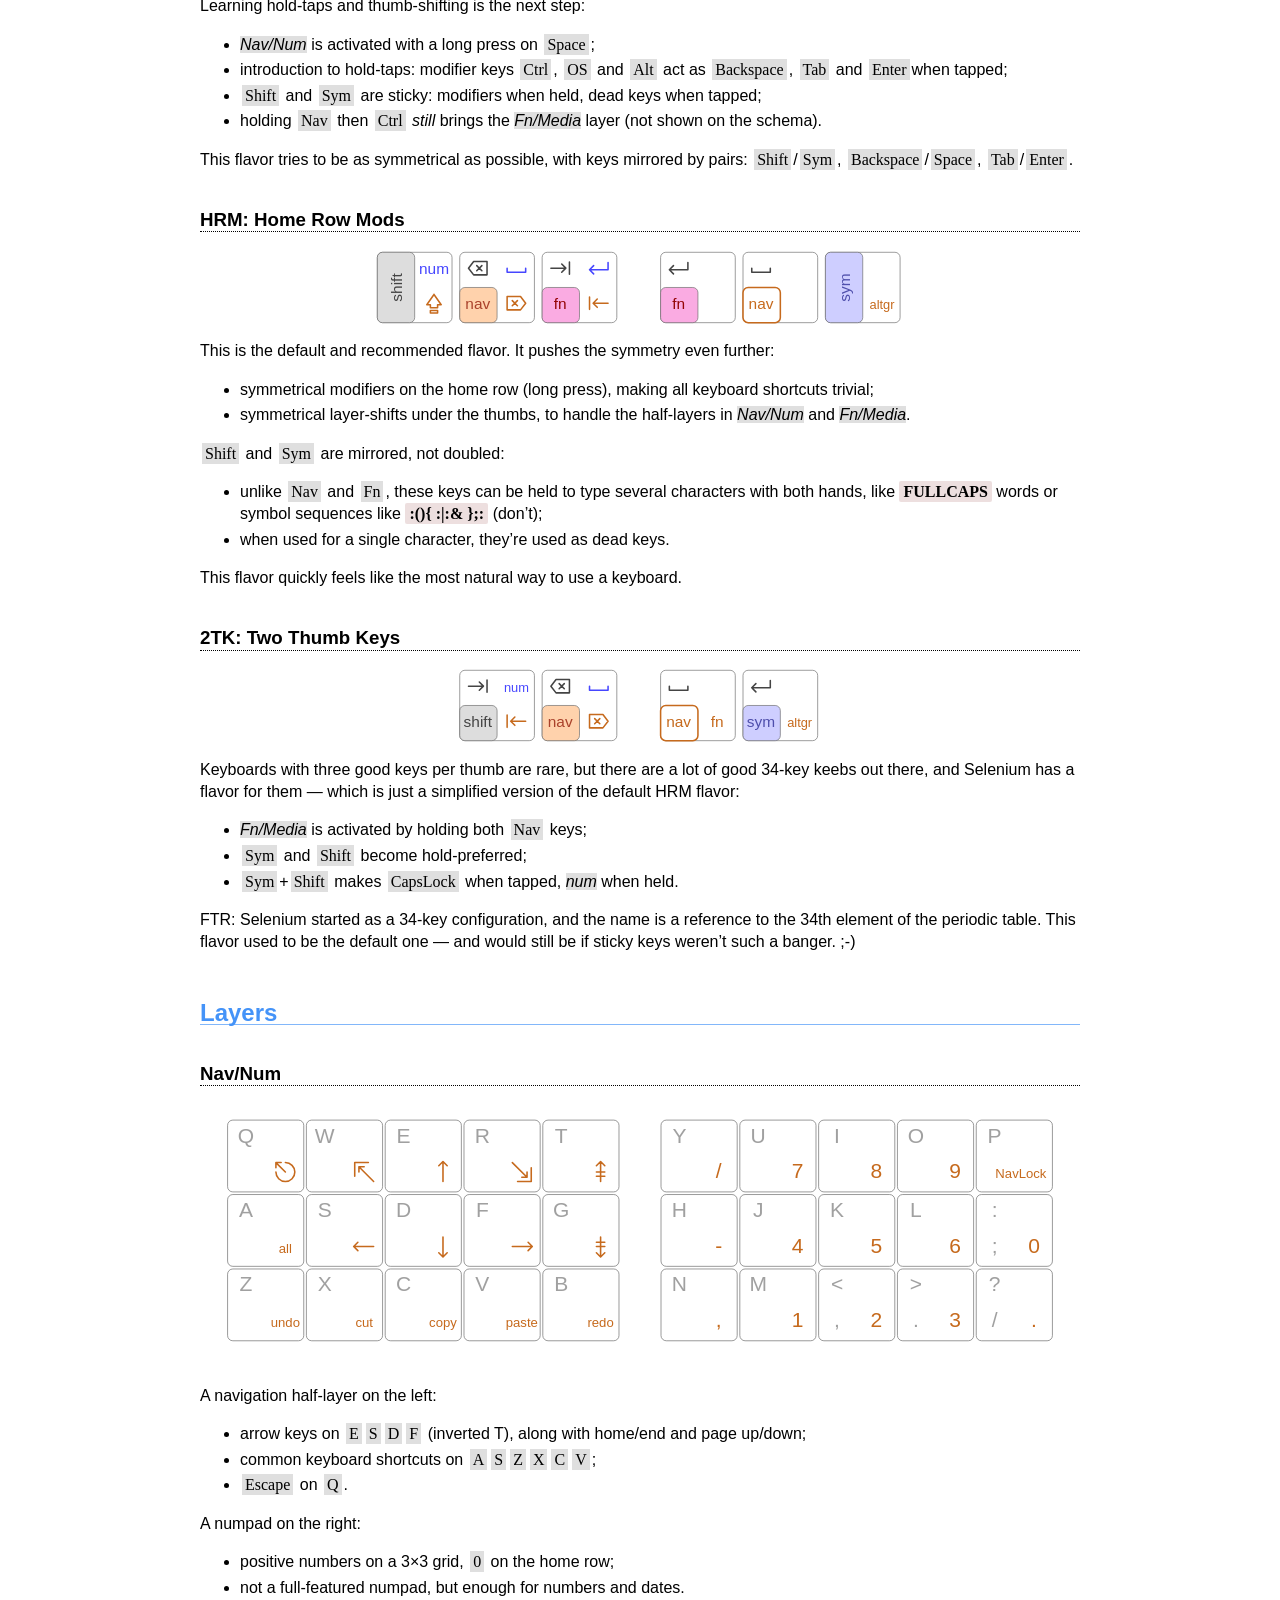
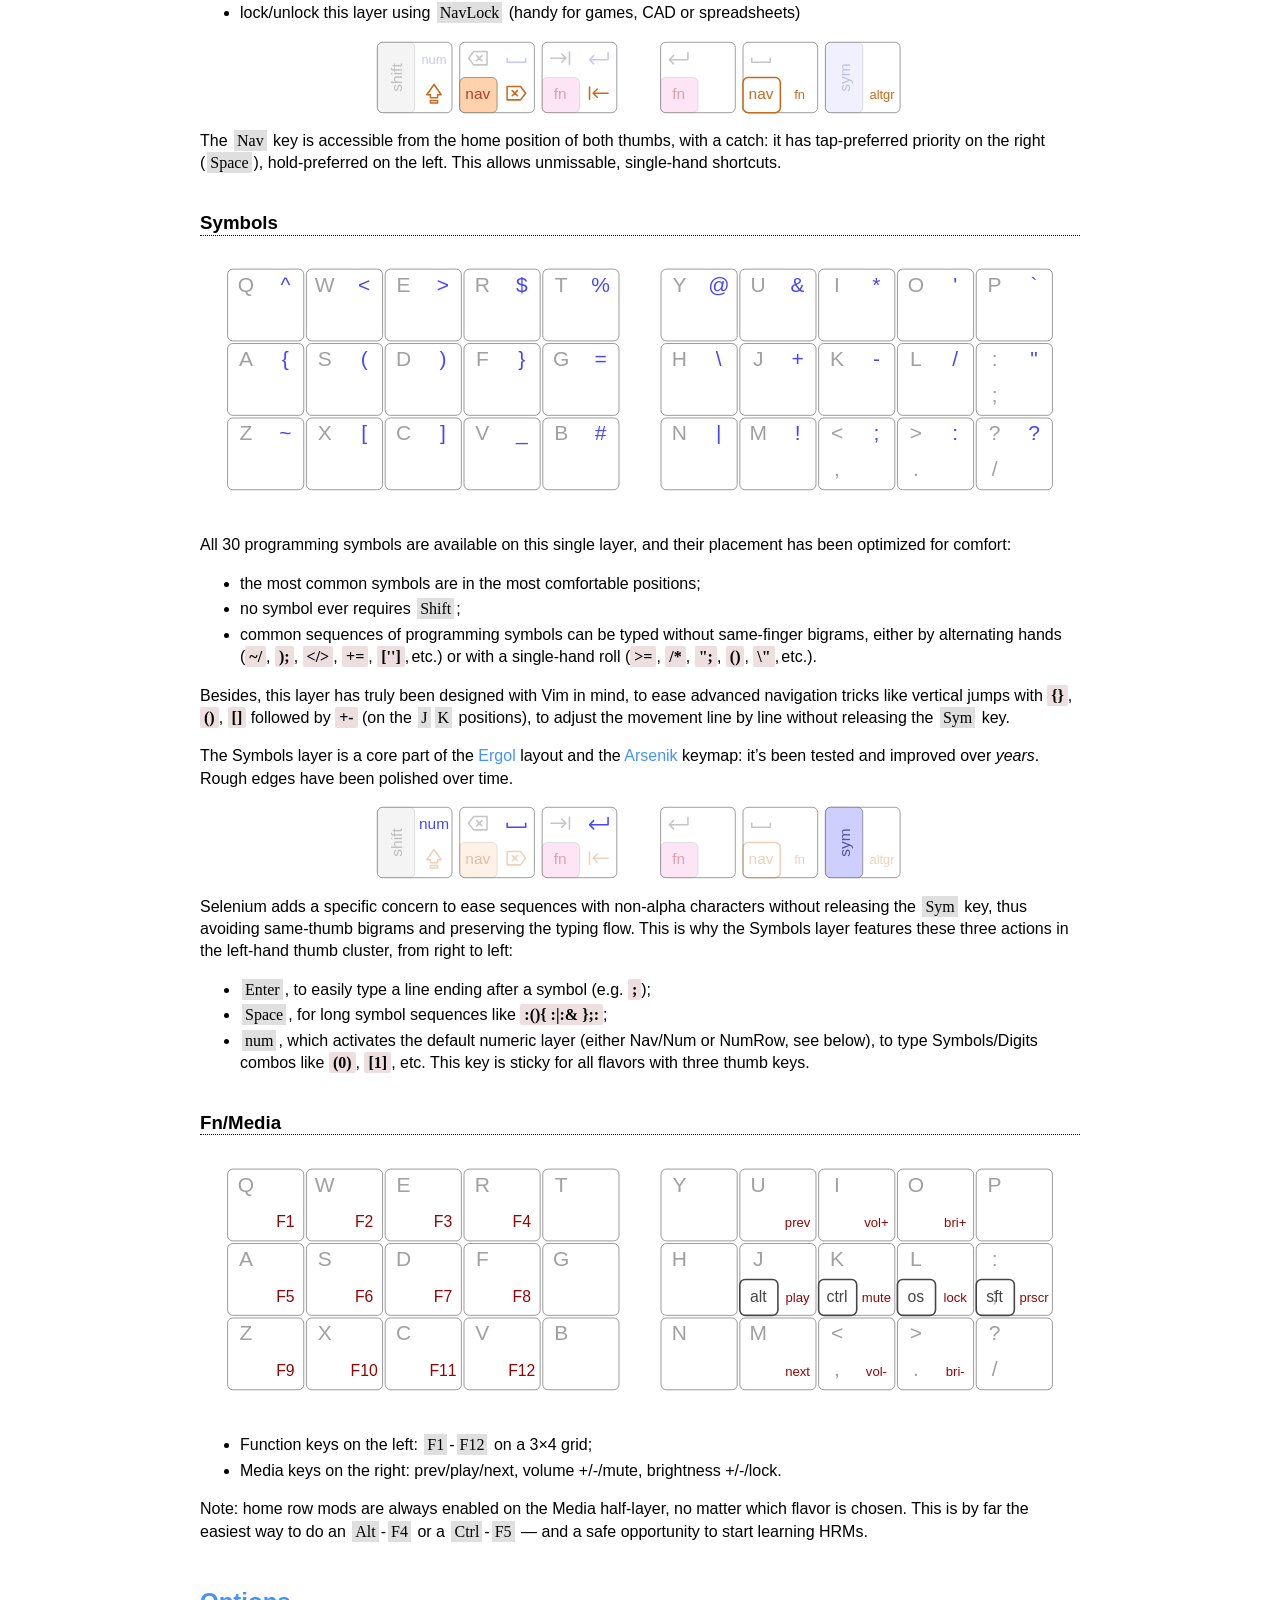
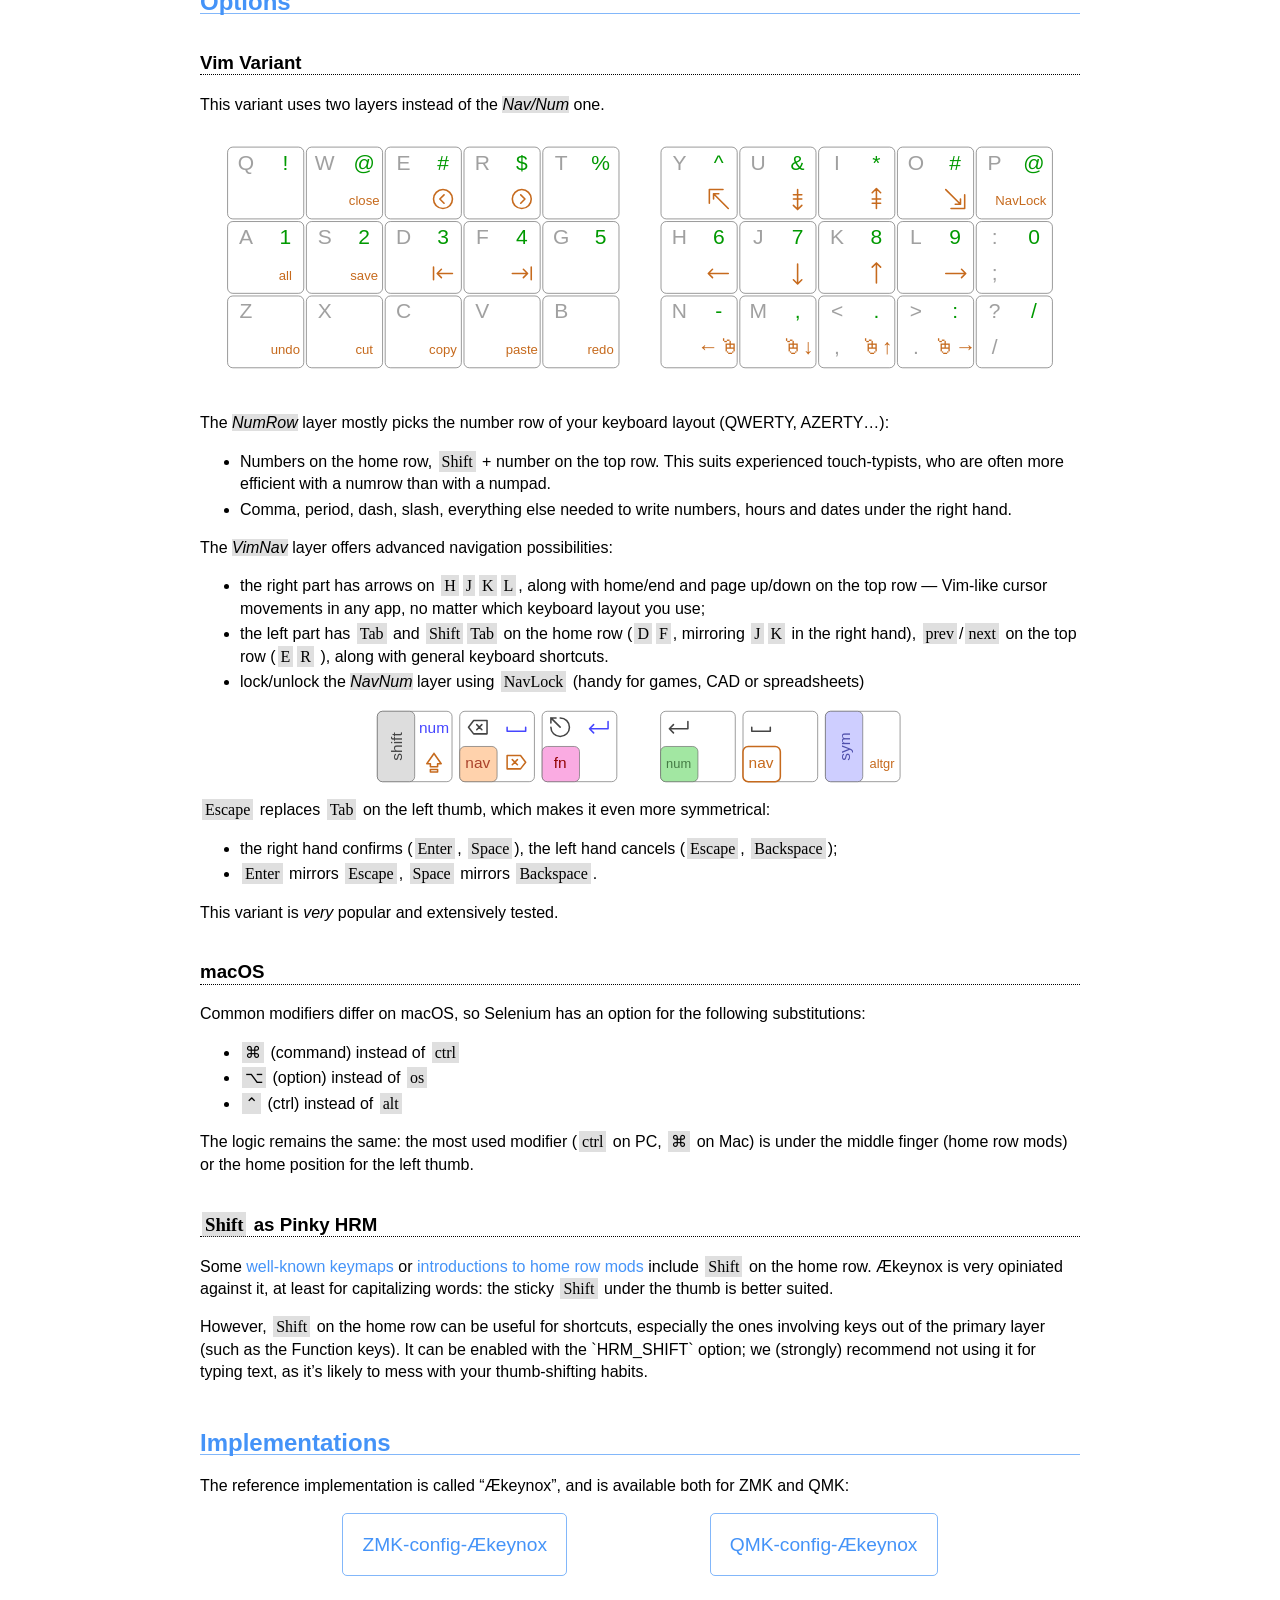
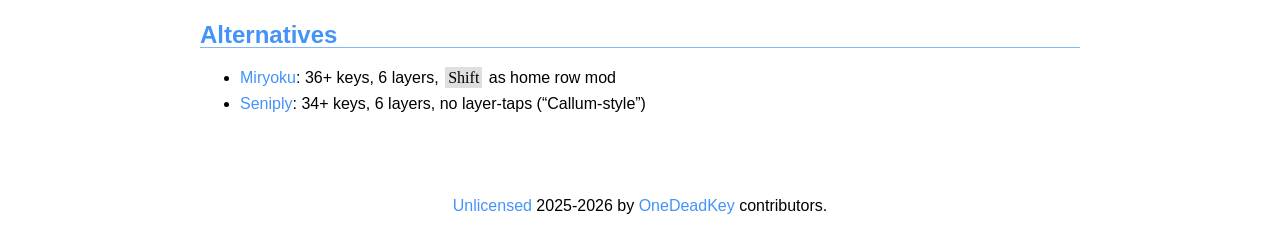
==== commit fda4b2d8: "refacto: NavNum + VimNav compatible numpad. (#63)" ====
--- a/index.html
+++ b/index.html
@@ -63,7 +63,6 @@
           <rect class="holdTap borderNav tap-pref"/>
           <text class="level1  borderNav pc">nav</text>
           <use  class="level2" href="#glyph_space"/>
-          <text class="layerNav shortcut">fn</text>
         </g>
       </defs>
     </svg>
@@ -435,12 +434,18 @@
             <text class="level1 colorMod pc">shift</text>
             <use  class="level2"   href="#glyph_tab"/>
             <use  class="layerNav" href="#glyph_btab"/>
-            <use  class="layerSym" href="#glyph_caps"/>
+            <text class="layerSym shortcut">num</text>
           </g>
           <use class="reachy" href="#nav-left"/>
         </g>
         <g class="right">
-          <use class="reachy" href="#nav-right"/>
+          <g class="reachy thumb">
+            <rect/>
+            <rect class="holdTap borderNav tap-pref"/>
+            <text class="level1  borderNav pc">nav</text>
+            <use  class="level2" href="#glyph_space"/>
+            <text class="layerNav pc">fn</text>
+          </g>
           <g class="comfy thumb">
             <rect/>
             <rect class="holdTap colorSym"/>
@@ -455,7 +460,9 @@
         the default HRM flavor: </p>
       <ul>
         <li> <i class="layer">Fn/Media</i> is activated by holding both <kbd>Nav</kbd> keys; </li>
-        <li> <kbd>Shift</kbd> and <kbd>Sym</kbd> become hold-preferred. </li>
+        <li> <kbd>Sym</kbd> and <kbd>Shift</kbd> become hold-preferred; </li>
+        <li> <kbd>Sym</kbd>+<kbd>Shift</kbd> makes <kbd>CapsLock</kbd> when tapped,
+          <i class="layer">num</i> when held.</li>
       </ul>
       <p> FTR: Selenium started as a 34-key configuration, and the name is a reference to the 34th
         element of the periodic table. This flavor used to be the default one — and would still be
@@ -650,7 +657,8 @@
           (<kbd>D</kbd><kbd>F</kbd>, mirroring <kbd>J</kbd><kbd>K</kbd> in the right hand),
           <kbd>prev</kbd>/<kbd>next</kbd> on the top row (<kbd>E</kbd><kbd>R</kbd> ), along with
           general keyboard shortcuts. </li>
-        <li>lock/unlock the <i class="layer">NavNum</i> layer using <kbd>NavLock</kbd> (handy for games, CAD or spreadsheets)</li>
+        <li>lock/unlock the <i class="layer">NavNum</i> layer using <kbd>NavLock</kbd>
+          (handy for games, CAD or spreadsheets)</li>
       </ul>
       <svg viewBox="0 10 410 57">
         <g class="left">
@@ -658,8 +666,8 @@
           <use class="comfy"  href="#nav-left"/>
           <g class="reachy thumb">
             <rect/>
-            <rect class="holdTap colorNum"/>
-            <text class="level1  colorNum shortcut">num</text>
+            <rect class="holdTap colorFun"/>
+            <text class="level1  colorFun pc">fn</text>
             <use  class="level2"   href="#glyph_escape"/>
             <use  class="layerSym" href="#glyph_return"/>
           </g>
